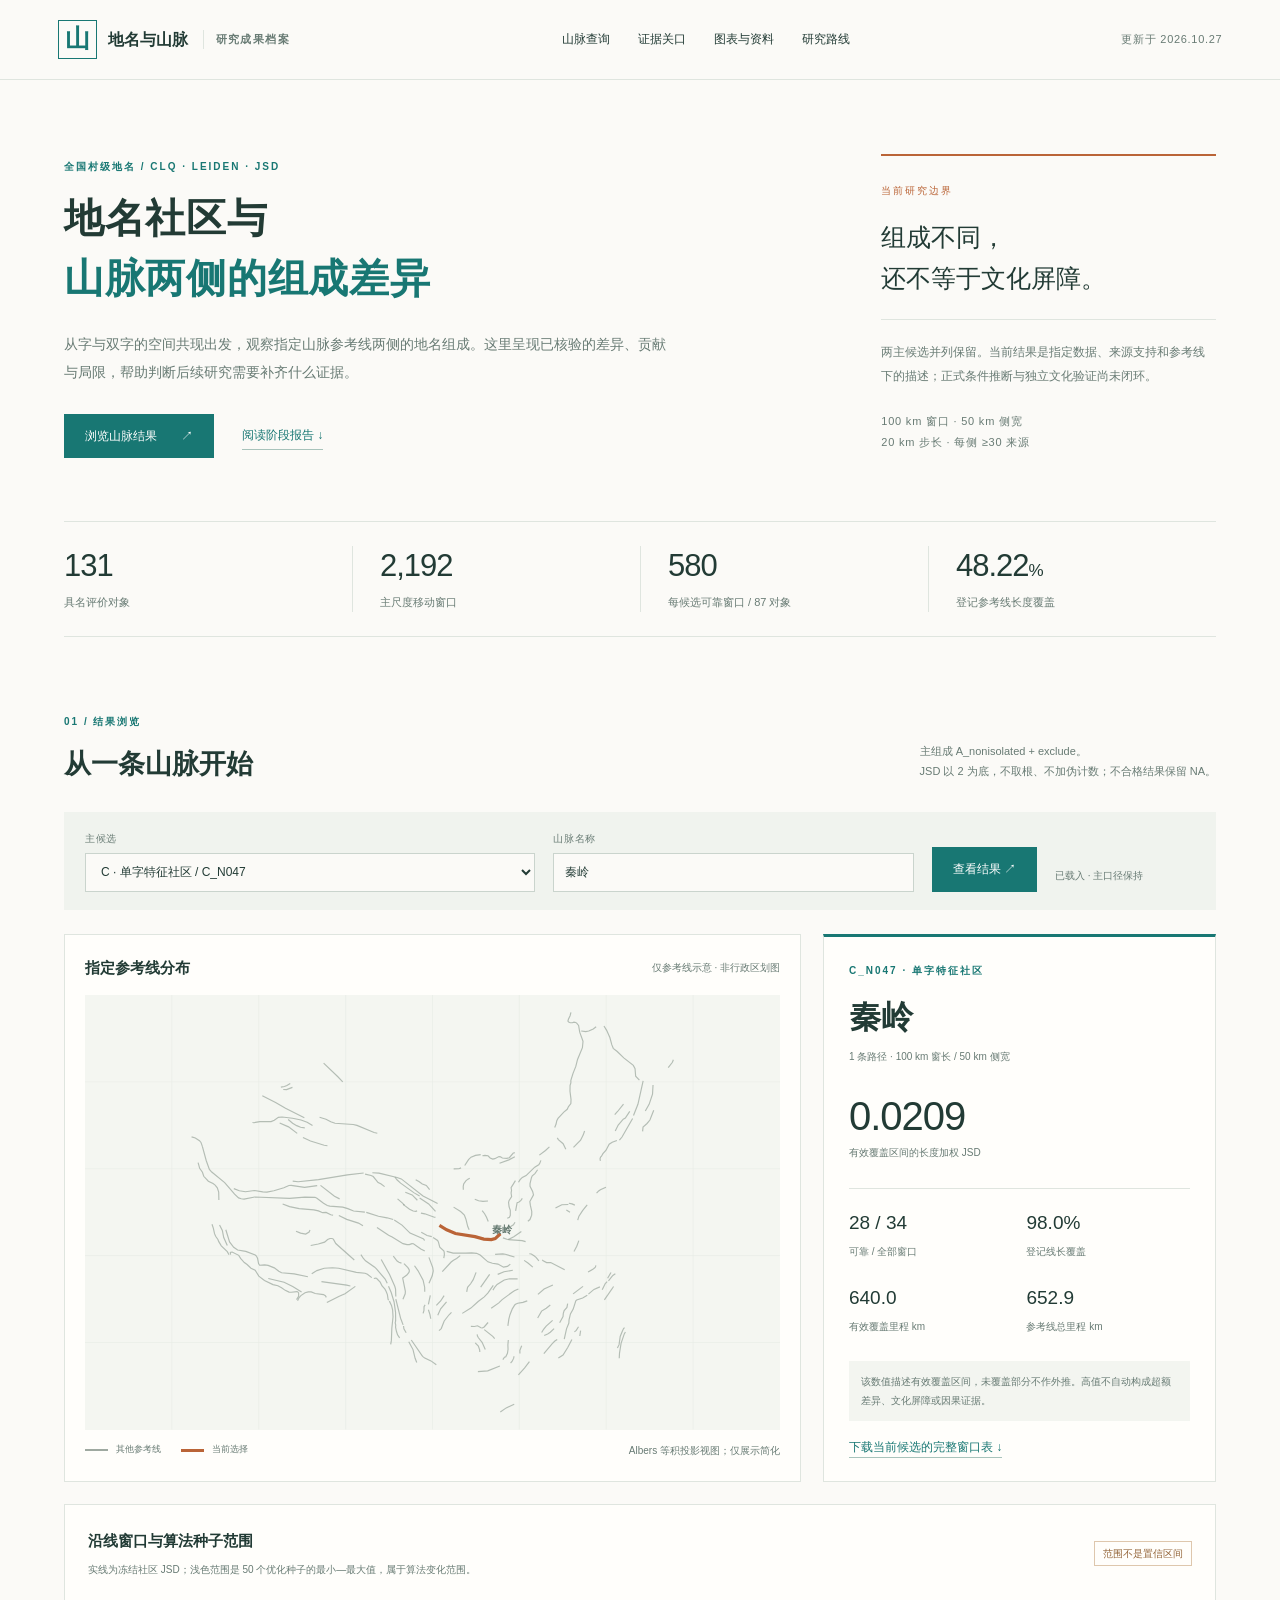
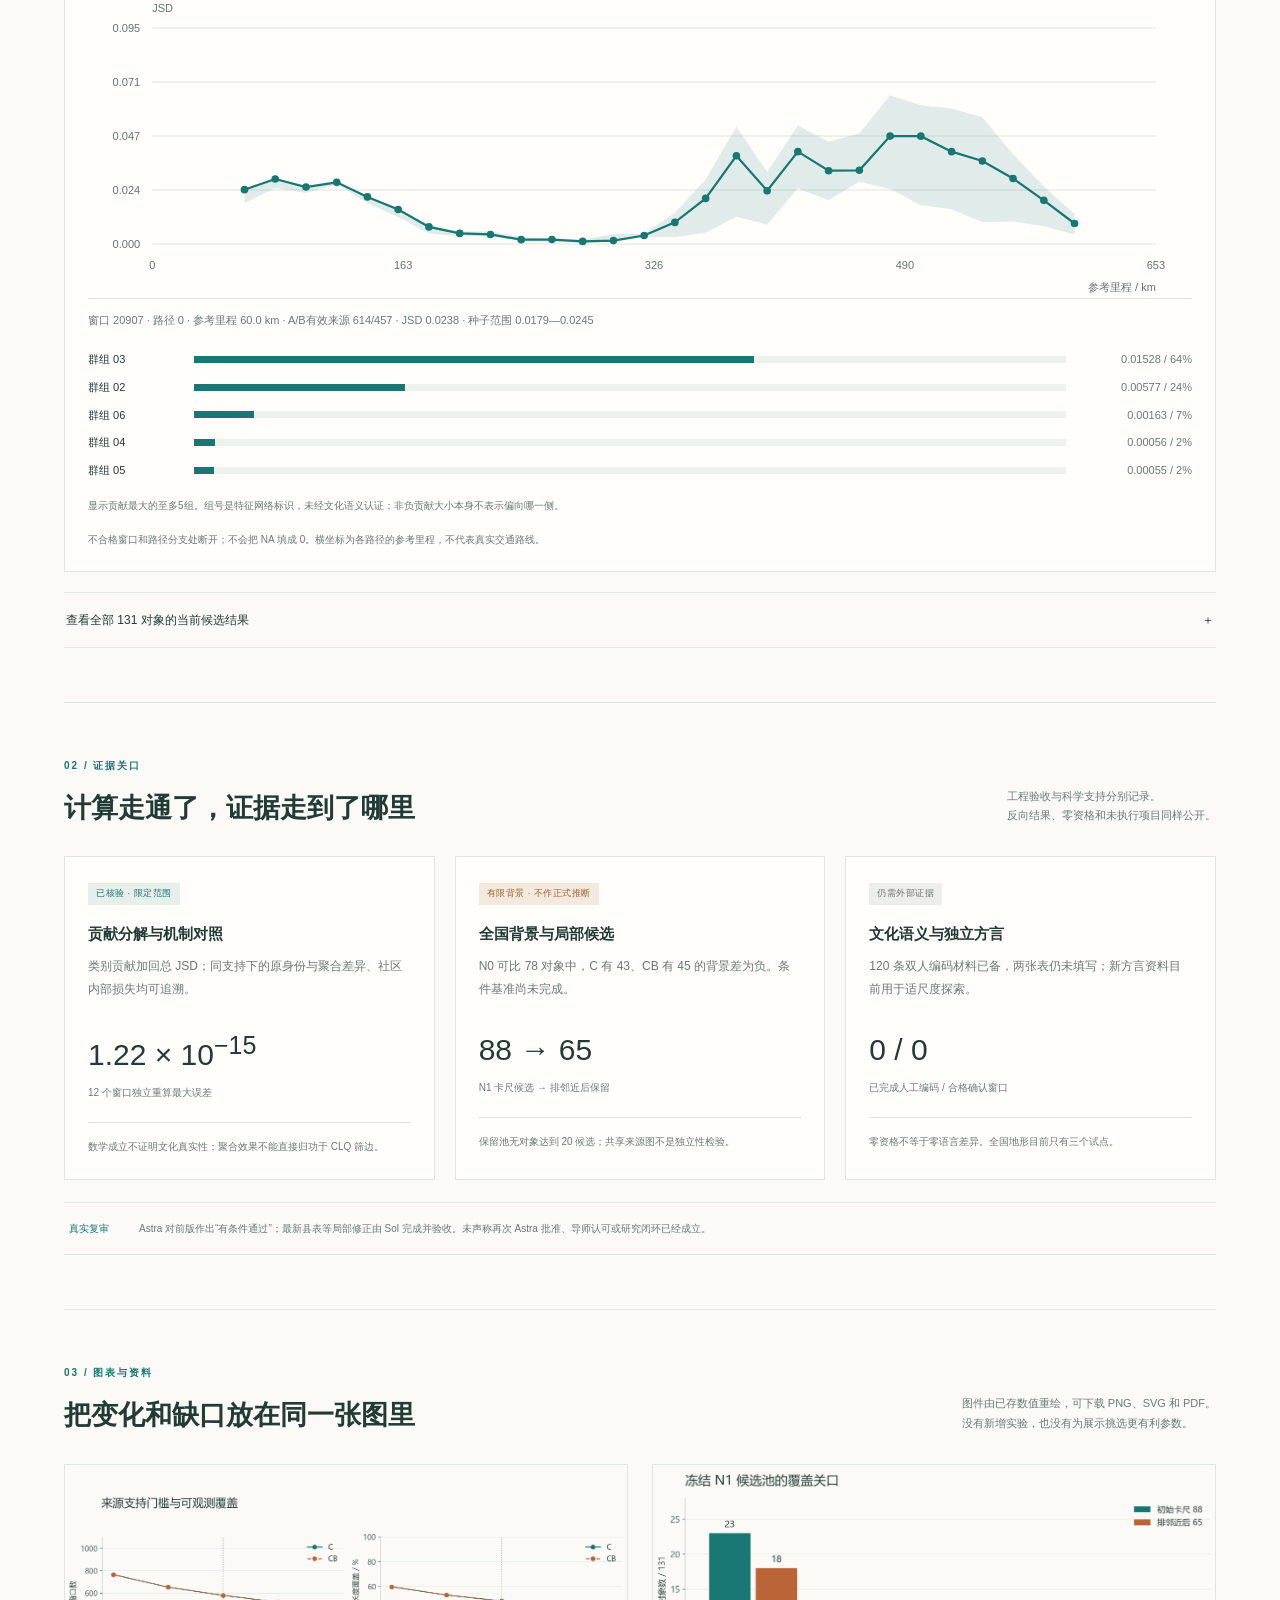
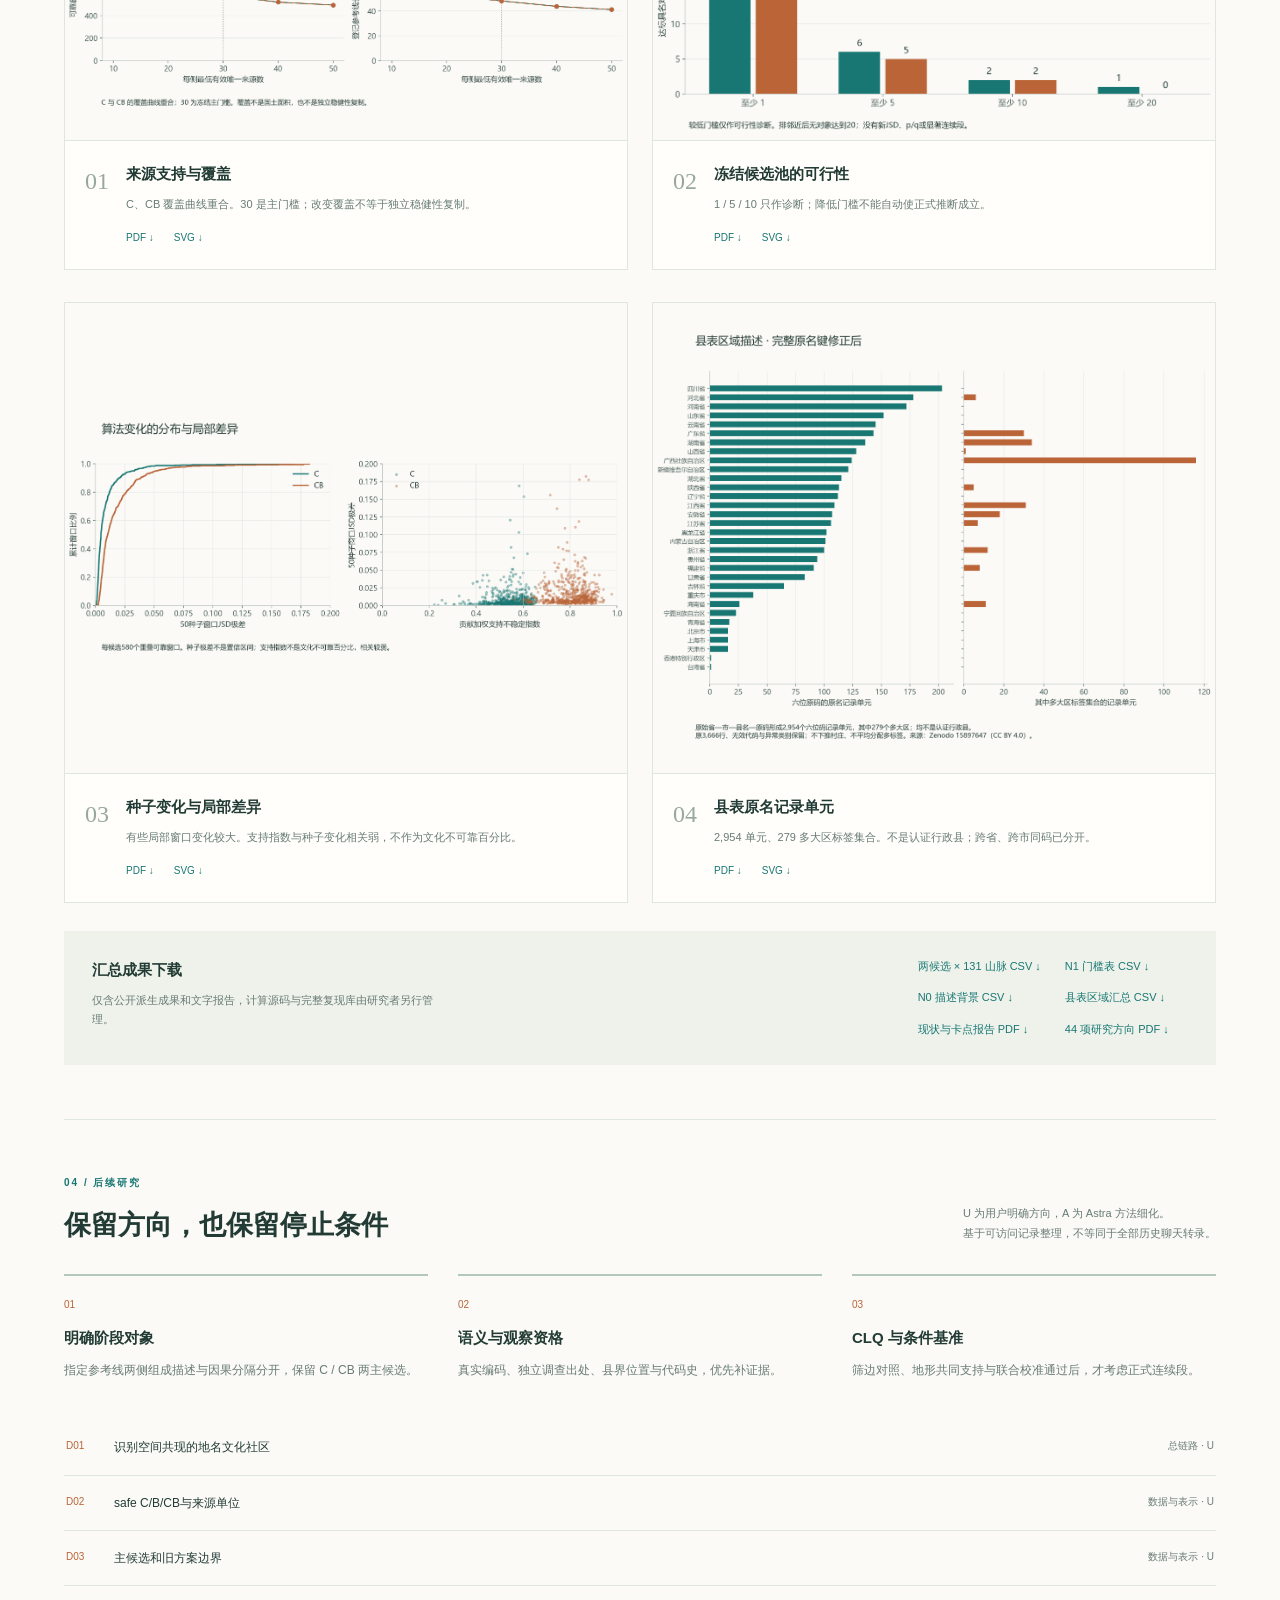
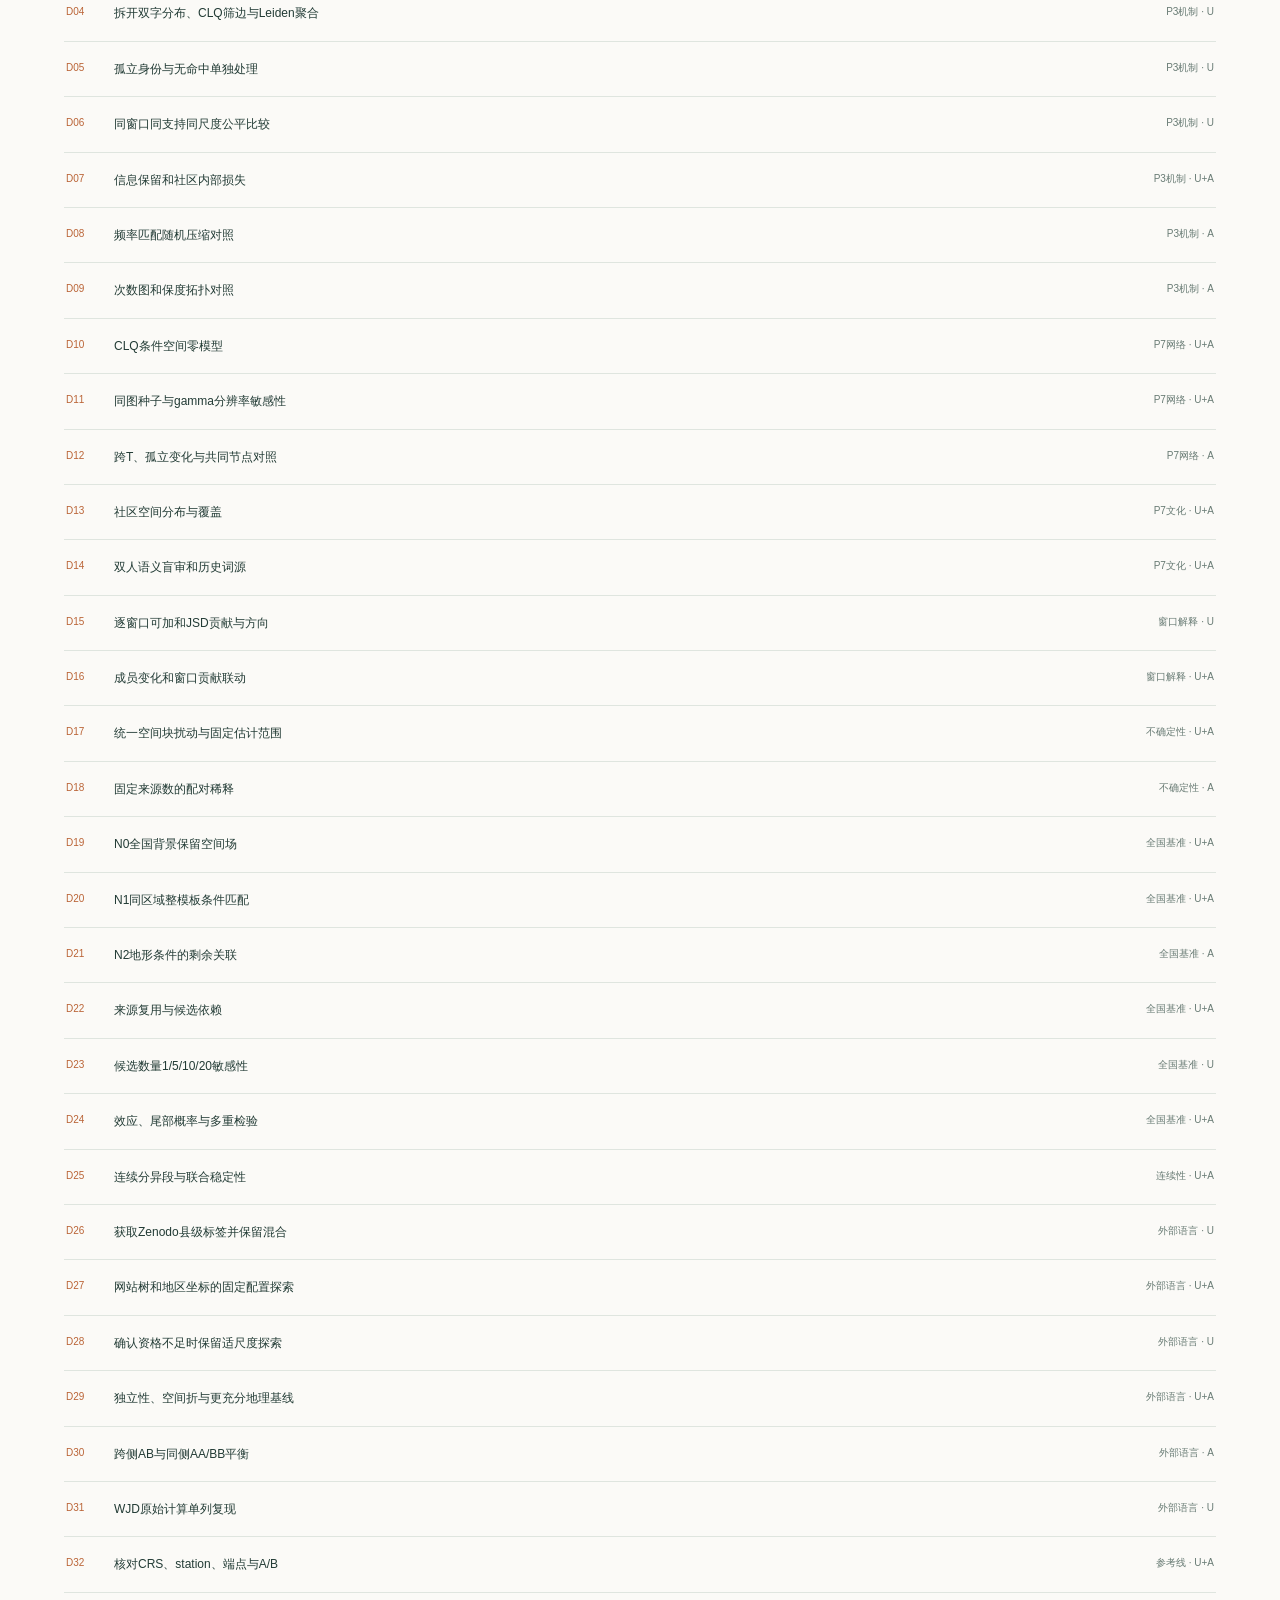
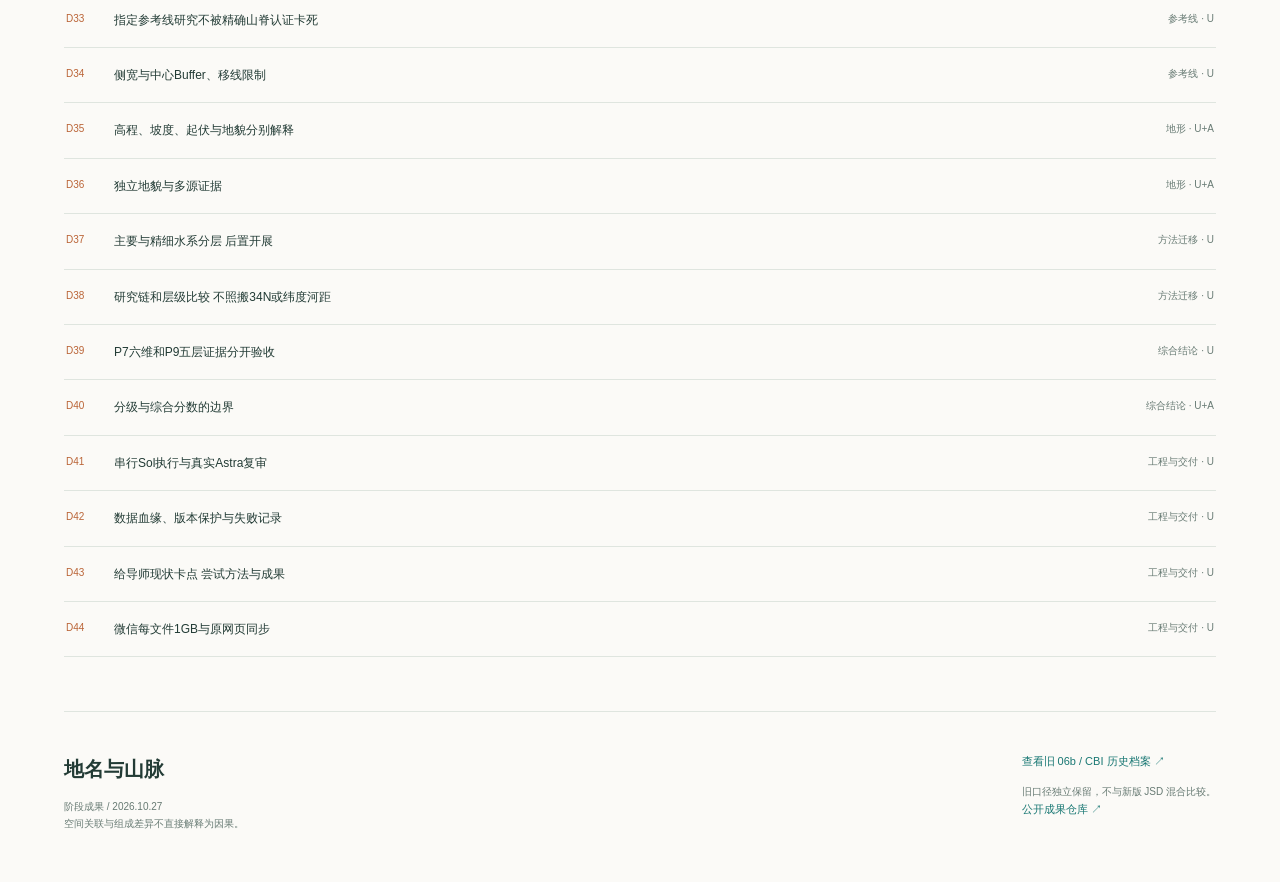
==== web/index.html @ fca164eb "Publish reviewed JSD results and refreshed visual explorer; keep research source private" ====
<!doctype html>
<html lang="zh-CN"><head><meta charset="utf-8"><meta name="viewport" content="width=device-width,initial-scale=1"><meta name="description" content="全国村级地名特征社区与指定山脉参考线两侧组成差异的阶段成果、窗口JSD和证据审计。"><title>地名与山脉 · 研究成果</title><link rel="stylesheet" href="style.css"></head>
<body>
<header class="topbar"><a class="brand" href="#"><span class="brand-symbol">山</span> 地名与山脉 <span class="brand-sub">研究成果档案</span></a><nav aria-label="页面导航"><a href="#explore">山脉查询</a><a href="#evidence">证据关口</a><a href="#figures">图表与资料</a><a href="#directions">研究路线</a></nav><span class="edition">更新于 2026.10.27</span></header>
<main>
<section class="hero"><div><p class="eyebrow">全国村级地名 / CLQ · LEIDEN · JSD</p><h1>地名社区与<br><em>山脉两侧的组成差异</em></h1><p class="hero-copy">从字与双字的空间共现出发，观察指定山脉参考线两侧的地名组成。这里呈现已核验的差异、贡献与局限，帮助判断后续研究需要补齐什么证据。</p><div class="hero-actions"><a class="button" href="#explore">浏览山脉结果 <span>↗</span></a><a class="text-link" href="downloads/research-status-20261027.pdf">阅读阶段报告 ↓</a></div></div><aside class="hero-note"><span class="tiny-label">当前研究边界</span><p>组成不同，<br>还不等于文化屏障。</p><div class="rule"></div><span>两主候选并列保留。当前结果是指定数据、来源支持和参考线下的描述；正式条件推断与独立文化验证尚未闭环。</span><div class="parameter-line">100 km 窗口 · 50 km 侧宽<br>20 km 步长 · 每侧 ≥30 来源</div></aside></section>
<section class="stat-strip" aria-label="研究规模"><div><strong>131</strong><span>具名评价对象</span></div><div><strong>2,192</strong><span>主尺度移动窗口</span></div><div><strong>580</strong><span>每候选可靠窗口 / 87 对象</span></div><div><strong>48.22<small>%</small></strong><span>登记参考线长度覆盖</span></div></section>
<section id="explore" class="section"><div class="section-heading"><div><p class="eyebrow">01 / 结果浏览</p><h2>从一条山脉开始</h2></div><p>主组成 A_nonisolated + exclude。<br>JSD 以 2 为底，不取根、不加伪计数；不合格结果保留 NA。</p></div>
<div class="toolbar"><label>主候选<select id="candidate"><option value="C_T20_base">C · 单字特征社区 / C_N047</option><option value="CB_T20_base">CB · 单字与双字社区 / CB_N047</option></select></label><label>山脉名称<input id="mountain" list="mountain-options" value="秦岭" placeholder="输入山脉名"><datalist id="mountain-options"></datalist></label><button class="button" id="search">查看结果 ↗</button><span id="load-state" role="status">正在载入已核验结果</span></div>
<div class="explorer-grid"><div class="map-card"><div class="card-heading"><h3>指定参考线分布</h3><span class="muted">仅参考线示意 · 非行政区划图</span></div><svg id="map" viewBox="0 0 800 500" role="img" aria-label="山脉参考线分布，点击线可选择对象"></svg><div class="map-legend"><span class="legend-line"></span><span>其他参考线</span><span class="legend-line selected"></span><span>当前选择</span><span class="muted">Albers 等积投影视图；仅展示简化</span></div></div>
<aside class="result-card"><p class="eyebrow" id="candidate-label">C_N047</p><h2 id="mountain-title">秦岭</h2><p class="muted" id="support-note"></p><div class="main-number"><strong id="mountain-jsd">—</strong><span>有效覆盖区间的长度加权 JSD</span></div><div class="result-stats"><div><b id="window-count">—</b><span>可靠 / 全部窗口</span></div><div><b id="coverage">—</b><span>登记线长覆盖</span></div><div><b id="covered-km">—</b><span>有效覆盖里程 km</span></div><div><b id="length-km">—</b><span>参考线总里程 km</span></div></div><p id="result-caveat" class="note"></p><a id="download-windows" class="text-link" href="downloads/C_T20_base_primary_windows.csv">下载当前候选的完整窗口表 ↓</a></aside></div>
<div class="chart-card"><div class="card-heading"><div><h3>沿线窗口与算法种子范围</h3><p class="muted">实线为冻结社区 JSD；浅色范围是 50 个优化种子的最小—最大值，属于算法变化范围。</p></div><span class="chip">范围不是置信区间</span></div><svg id="profile" viewBox="0 0 1100 300" role="img" aria-label="山脉沿线窗口JSD"></svg><div id="window-detail" class="window-detail">点击可靠窗口，查看来源支持及类别贡献。</div><div id="contributions"></div><p class="caption">不合格窗口和路径分支处断开；不会把 NA 填成 0。横坐标为各路径的参考里程，不代表真实交通路线。</p></div>
<details class="all-results"><summary>查看全部 131 对象的当前候选结果 <span>＋</span></summary><div class="table-scroll"><table><thead><tr><th>山脉</th><th>覆盖加权 JSD</th><th>可靠窗口</th><th>线长覆盖</th><th>状态</th></tr></thead><tbody id="mountain-table"></tbody></table></div></details></section>
<section id="evidence" class="section evidence-section"><div class="section-heading"><div><p class="eyebrow">02 / 证据关口</p><h2>计算走通了，证据走到了哪里</h2></div><p>工程验收与科学支持分别记录。<br>反向结果、零资格和未执行项目同样公开。</p></div><div class="evidence-grid">
<article class="evidence-card"><span class="status verified">已核验 · 限定范围</span><h3>贡献分解与机制对照</h3><p>类别贡献加回总 JSD；同支持下的原身份与聚合差异、社区内部损失均可追溯。</p><strong>1.22 × 10<sup>−15</sup></strong><small>12 个窗口独立重算最大误差</small><p class="fine">数学成立不证明文化真实性；聚合效果不能直接归功于 CLQ 筛边。</p></article>
<article class="evidence-card"><span class="status partial">有限背景 · 不作正式推断</span><h3>全国背景与局部候选</h3><p>N0 可比 78 对象中，C 有 43、CB 有 45 的背景差为负。条件基准尚未完成。</p><strong>88 → 65</strong><small>N1 卡尺候选 → 排邻近后保留</small><p class="fine">保留池无对象达到 20 候选；共享来源图不是独立性检验。</p></article>
<article class="evidence-card"><span class="status pending">仍需外部证据</span><h3>文化语义与独立方言</h3><p>120 条双人编码材料已备，两张表仍未填写；新方言资料目前用于适尺度探索。</p><strong>0 / 0</strong><small>已完成人工编码 / 合格确认窗口</small><p class="fine">零资格不等于零语言差异。全国地形目前只有三个试点。</p></article></div>
<div class="scope-line"><span>真实复审</span><p>Astra 对前版作出“有条件通过”；最新县表等局部修正由 Sol 完成并验收。未声称再次 Astra 批准、导师认可或研究闭环已经成立。</p></div></section>
<section id="figures" class="section"><div class="section-heading"><div><p class="eyebrow">03 / 图表与资料</p><h2>把变化和缺口放在同一张图里</h2></div><p>图件由已存数值重绘，可下载 PNG、SVG 和 PDF。<br>没有新增实验，也没有为展示挑选更有利参数。</p></div><div class="figure-grid">
<figure><img src="figures/01_support_coverage.png" alt="10至50来源门槛与可靠窗口和线长覆盖"><figcaption><span>01</span><div><h3>来源支持与覆盖</h3><p>C、CB 覆盖曲线重合。30 是主门槛；改变覆盖不等于独立稳健性复制。</p><a href="figures/01_support_coverage.pdf">PDF ↓</a><a href="figures/01_support_coverage.svg">SVG ↓</a></div></figcaption></figure>
<figure><img src="figures/02_N1_thresholds.png" alt="初始88与保留65在四个候选门槛的对象数"><figcaption><span>02</span><div><h3>冻结候选池的可行性</h3><p>1 / 5 / 10 只作诊断；降低门槛不能自动使正式推断成立。</p><a href="figures/02_N1_thresholds.pdf">PDF ↓</a><a href="figures/02_N1_thresholds.svg">SVG ↓</a></div></figcaption></figure>
<figure><img src="figures/03_seed_diagnostics.png" alt="50种子JSD极差的累计分布及不稳定指数关联"><figcaption><span>03</span><div><h3>种子变化与局部差异</h3><p>有些局部窗口变化较大。支持指数与种子变化相关弱，不作为文化不可靠百分比。</p><a href="figures/03_seed_diagnostics.pdf">PDF ↓</a><a href="figures/03_seed_diagnostics.svg">SVG ↓</a></div></figcaption></figure>
<figure><img src="figures/04_county_units.png" alt="完整原始地名和县码分组后的省级记录单元与多标签分布"><figcaption><span>04</span><div><h3>县表原名记录单元</h3><p>2,954 单元、279 多大区标签集合。不是认证行政县；跨省、跨市同码已分开。</p><a href="figures/04_county_units.pdf">PDF ↓</a><a href="figures/04_county_units.svg">SVG ↓</a></div></figcaption></figure></div>
<div class="download-panel"><div><h3>汇总成果下载</h3><p>仅含公开派生成果和文字报告，计算源码与完整复现库由研究者另行管理。</p></div><div class="download-links"><a href="downloads/primary_mountain_results.csv">两候选 × 131 山脉 CSV ↓</a><a href="downloads/N1_frozen_pool_thresholds.csv">N1 门槛表 CSV ↓</a><a href="downloads/N0_descriptive_background.csv">N0 描述背景 CSV ↓</a><a href="downloads/county_raw_name_province_summary.csv">县表区域汇总 CSV ↓</a><a href="downloads/research-status-20261027.pdf">现状与卡点报告 PDF ↓</a><a href="downloads/research-directions-20261027.pdf">44 项研究方向 PDF ↓</a></div></div></section>
<section id="directions" class="section"><div class="section-heading"><div><p class="eyebrow">04 / 后续研究</p><h2>保留方向，也保留停止条件</h2></div><p>U 为用户明确方向，A 为 Astra 方法细化。<br>基于可访问记录整理，不等同于全部历史聊天转录。</p></div><div class="route"><div><span>01</span><h3>明确阶段对象</h3><p>指定参考线两侧组成描述与因果分隔分开，保留 C / CB 两主候选。</p></div><div><span>02</span><h3>语义与观察资格</h3><p>真实编码、独立调查出处、县界位置与代码史，优先补证据。</p></div><div><span>03</span><h3>CLQ 与条件基准</h3><p>筛边对照、地形共同支持与联合校准通过后，才考虑正式连续段。</p></div></div><div id="direction-list"></div></section>
<footer><div><strong>地名与山脉</strong><p>阶段成果 / 2026.10.27<br>空间关联与组成差异不直接解释为因果。</p></div><div><a href="https://tunjixiao-spec.github.io/place_barrier_index/">查看旧 06b / CBI 历史档案 ↗</a><p>旧口径独立保留，不与新版 JSD 混合比较。</p><a href="https://github.com/tunjixiao-spec/place_barrier_results">公开成果仓库 ↗</a></div></footer>
</main><noscript>交互查询需要浏览器 JavaScript。静态图表和下载链接仍可使用。</noscript><script src="app.js"></script></body></html>
---- web/style.css ----
:root{--paper:#fbfaf7;--ink:#223b35;--muted:#687b74;--line:#dfe5df;--teal:#187773;--orange:#ba6437;--serif:'Noto Serif SC','SimSun',serif;--sans:'Noto Sans SC','Microsoft YaHei',sans-serif}*{box-sizing:border-box}html{scroll-behavior:smooth;scroll-padding-top:90px}body{margin:0;background:var(--paper);color:var(--ink);font-family:var(--sans);font-size:14px;line-height:1.7}a{color:inherit;text-decoration:none}a:hover{color:var(--teal)}button,input,select{font:inherit}button,a,input,select,summary{outline-offset:5px}button{cursor:pointer}.topbar{height:80px;border-bottom:1px solid var(--line);display:flex;align-items:center;justify-content:space-between;padding:0 4.5%;gap:20px}.brand{font-weight:600;font-size:16px;display:flex;align-items:center;gap:11px}.brand-symbol{font-family:var(--serif);font-size:25px;color:var(--teal);border:1px solid var(--teal);width:39px;height:39px;line-height:35px;text-align:center}.brand-sub{font-size:11px;letter-spacing:1.4px;color:var(--muted);border-left:1px solid var(--line);padding-left:12px;margin-left:4px}nav{display:flex;gap:28px;font-size:12px}.edition{font-size:11px;letter-spacing:.7px;color:var(--muted)}main{max-width:1400px;margin:auto;padding:0 5%}.hero{padding:74px 0 58px;display:grid;grid-template-columns:1.5fr .7fr;gap:100px;align-items:center}.eyebrow{font-size:10px;letter-spacing:2px;text-transform:uppercase;color:var(--teal);font-weight:600;margin:0 0 15px}h1{font-family:var(--serif);font-size:clamp(32px,3.1vw,48px);line-height:1.5;letter-spacing:.7px;margin:0 0 22px;font-weight:600}h1 em{font-style:normal;color:var(--teal)}h2,h3,p{margin-top:0}h2{font-family:var(--serif);font-size:27px;font-weight:600;line-height:1.45;margin-bottom:0}h3{font-size:15px;font-weight:600;margin-bottom:9px}.hero-copy{max-width:610px;color:var(--muted);line-height:1.95;font-size:14px}.hero-actions{display:flex;align-items:center;gap:28px;margin-top:28px}.button{background:var(--teal);border:0;color:white;display:inline-flex;align-items:center;gap:24px;padding:12px 21px;font-size:12px;white-space:nowrap}.button:hover{background:#125c58;color:white}.text-link{color:var(--teal);font-size:12px;border-bottom:1px solid #a8c3bb;padding:3px 0}.hero-note{border-top:2px solid var(--orange);padding:22px 0 10px;align-self:center}.tiny-label{color:var(--orange);font-size:10px;letter-spacing:2px}.hero-note>p{font-family:var(--serif);font-size:25px;line-height:1.65;margin:15px 0}.hero-note>span:last-of-type{font-size:12px;line-height:1.9;color:var(--muted)}.rule{height:1px;background:var(--line);margin:20px 0}.parameter-line{font-size:11px;letter-spacing:.8px;color:var(--muted);margin-top:23px;line-height:1.9}.stat-strip{display:grid;grid-template-columns:repeat(4,1fr);border-block:1px solid var(--line);padding:24px 0;margin-bottom:22px}.stat-strip>div{padding:0 27px;border-left:1px solid var(--line)}.stat-strip>div:first-child{padding-left:0;border:0}.stat-strip strong{font-size:31px;font-weight:500;letter-spacing:-1px;line-height:1.3;display:block}.stat-strip small{font-size:17px}.stat-strip span{font-size:11px;color:var(--muted);display:block;margin-top:7px}.section{padding:54px 0;border-bottom:1px solid var(--line)}.section-heading{display:flex;justify-content:space-between;align-items:flex-end;margin-bottom:28px;gap:25px}.section-heading>p{font-size:11px;color:var(--muted);line-height:1.8;margin-bottom:2px}.toolbar{display:flex;align-items:flex-end;gap:18px;margin-bottom:24px;background:#f0f3ee;padding:18px 21px}.toolbar label{display:flex;flex-direction:column;gap:6px;font-size:10px;color:var(--muted);letter-spacing:.7px}.toolbar select,.toolbar input{height:39px;border:1px solid #cad4cd;background:var(--paper);padding:7px 11px;color:var(--ink);font-size:12px;max-width:100%}.toolbar label:first-child{flex:1}.toolbar label:nth-child(2){flex:.8}.toolbar #load-state{font-size:10px;color:var(--muted);padding-bottom:8px;min-width:140px}.explorer-grid{display:grid;grid-template-columns:1.5fr .8fr;gap:22px}.map-card,.result-card,.chart-card{background:#fffefb;border:1px solid var(--line)}.map-card{padding:20px}.card-heading{display:flex;align-items:center;justify-content:space-between;gap:15px}.card-heading h3{margin-bottom:0}.card-heading p{margin:8px 0 0}.muted{font-size:10px;color:var(--muted)}#map{width:100%;display:block;height:auto;background:#f4f6f1;margin-top:15px}.map-legend{display:flex;align-items:center;gap:8px;flex-wrap:wrap;font-size:9px;margin-top:12px;color:var(--muted)}.map-legend>.muted{margin-left:auto}.legend-line{width:23px;height:2px;background:#9ea9a0;display:inline-block}.legend-line.selected{background:var(--orange);height:3px;margin-left:12px}.map-path{fill:none;stroke:#929f95;stroke-width:1.15;opacity:.65;cursor:pointer;vector-effect:non-scaling-stroke}.map-path:hover{stroke:var(--teal);stroke-width:3;opacity:1}.map-path.active{stroke:var(--orange);stroke-width:3.2;opacity:1}.result-card{padding:25px 25px 22px;border-top:3px solid var(--teal)}.result-card h2{font-size:32px;margin-bottom:8px}.result-card .eyebrow{font-size:10px}.main-number{margin:27px 0 24px}.main-number strong{font-size:40px;font-weight:500;line-height:1.2;letter-spacing:-1px;display:block}.main-number>span{font-size:10px;color:var(--muted)}.result-stats{display:grid;grid-template-columns:1fr 1fr;gap:19px 14px;padding-top:18px;border-top:1px solid var(--line)}.result-stats b{display:block;font-size:19px;font-weight:500}.result-stats span{font-size:10px;color:var(--muted)}.note{font-size:10px;line-height:1.9;color:var(--muted);background:#f3f5f0;padding:11px 12px;margin:23px 0 14px}.chart-card{margin-top:22px;padding:23px}.chip{font-size:10px;white-space:nowrap;border:1px solid #dec7ad;color:#936438;padding:3px 8px}#profile{width:100%;display:block;margin-top:18px}svg text{font-family:var(--sans);font-size:11px;fill:#62776e}#profile circle{cursor:pointer}#profile circle:hover{r:6}.caption{font-size:10px;color:var(--muted);margin:17px 0 0}.window-detail{font-size:11px;color:var(--muted);padding:12px 0;border-top:1px solid var(--line)}.contrib-row{display:grid;grid-template-columns:90px 1fr 110px;gap:16px;align-items:center;margin-top:9px;font-size:11px}.contrib-track{height:7px;background:#eef2ed}.contrib-track span{display:block;height:100%;background:var(--teal)}.contrib-value{text-align:right;color:var(--muted)}.all-results{margin-top:20px;border-block:1px solid var(--line)}summary{display:flex;justify-content:space-between;cursor:pointer;padding:17px 2px;font-size:12px;list-style:none}summary::-webkit-details-marker{display:none}.table-scroll{max-height:460px;overflow:auto}table{border-collapse:collapse;width:100%;font-size:11px;text-align:left}th{position:sticky;top:0;background:#eff3ed;z-index:1}td,th{border-bottom:1px solid var(--line);padding:10px 14px}td button{background:none;border:0;color:var(--teal);padding:0;font:inherit}.evidence-grid{display:grid;grid-template-columns:repeat(3,1fr);gap:20px}.evidence-card{padding:23px;border:1px solid var(--line);background:#fffefb}.status{font-size:9px;letter-spacing:.5px;display:inline-block;padding:3px 8px;margin-bottom:16px}.verified{background:#e7efea;color:var(--teal)}.partial{background:#f4e9dd;color:#996236}.pending{background:#ecefe9;color:#69736a}.evidence-card>p{font-size:12px;color:var(--muted);line-height:1.9}.evidence-card>strong{font-size:30px;display:block;font-weight:500;margin-top:23px}.evidence-card small{font-size:10px;color:var(--muted)}.evidence-card .fine{font-size:10px;margin:19px 0 0;padding-top:14px;border-top:1px solid var(--line)}.scope-line{display:flex;gap:30px;border-block:1px solid var(--line);margin-top:22px;padding:17px 5px;font-size:10px;color:var(--muted)}.scope-line>span{color:var(--teal);white-space:nowrap}.scope-line p{margin:0}.figure-grid{display:grid;grid-template-columns:1fr 1fr;gap:32px 24px}.figure-grid figure{margin:0;border:1px solid var(--line);background:#fffefb;display:flex;flex-direction:column}.figure-grid img{width:100%;height:275px;object-fit:contain;background:#fbfaf7}.figure-grid figure:last-child img{height:470px}.figure-grid figure:nth-child(3) img{height:470px}.figure-grid figcaption{padding:20px;display:flex;gap:17px;border-top:1px solid var(--line)}figcaption>span{font-family:var(--serif);font-size:24px;color:#98a89e}figcaption p{font-size:11px;color:var(--muted)}figcaption a{font-size:10px;color:var(--teal);margin-right:20px}.download-panel{margin-top:28px;background:#eef2eb;padding:26px 28px;display:flex;gap:45px;justify-content:space-between}.download-panel p{font-size:11px;max-width:350px;color:var(--muted)}.download-links{display:grid;grid-template-columns:1fr 1fr;gap:12px 24px;font-size:11px;color:var(--teal)}.route{display:grid;grid-template-columns:repeat(3,1fr);gap:30px;margin-bottom:28px}.route>div{border-top:2px solid #b3c8bc;padding-top:16px}.route span{font-size:10px;color:var(--orange)}.route h3{margin-top:10px}.route p{font-size:12px;color:var(--muted)}#direction-list details{border-bottom:1px solid var(--line)}#direction-list details>div{padding:2px 0 20px;font-size:12px;color:var(--muted)}#direction-list p{margin-bottom:8px}#direction-list summary>span:first-child{min-width:36px;color:var(--orange);font-size:10px}#direction-list summary{gap:12px;justify-content:flex-start}#direction-list summary>.muted{margin-left:auto}.origin{font-size:9px;color:var(--muted);margin-left:8px}footer{display:flex;justify-content:space-between;gap:30px;padding:40px 0 50px;font-size:11px}footer strong{font-family:var(--serif);font-size:20px}footer p{color:var(--muted);margin:12px 0 0;font-size:10px}footer a{color:var(--teal)}@media(max-width:950px){nav{gap:15px}.brand-sub,.edition{display:none}.hero{gap:45px;grid-template-columns:1.3fr .8fr}.explorer-grid{grid-template-columns:1.25fr 1fr}.toolbar{flex-wrap:wrap}.toolbar #load-state{width:100%}.evidence-grid{gap:12px}.result-card{padding:20px}.figure-grid img{height:230px}}@media(max-width:700px){.topbar{height:auto;padding:16px 5%;display:block}.brand{font-size:14px}nav{margin-top:16px;gap:22px;font-size:11px}main{padding:0 5%}.hero{padding:40px 0;display:block}.hero-note{margin-top:33px;padding-top:16px}.hero-note>p br{display:none}.hero-note>p{font-size:21px;margin:10px 0}.hero-note .rule{display:none}.parameter-line{margin-top:14px}.hero h1{font-size:31px}.stat-strip{grid-template-columns:1fr 1fr;gap:22px 0}.stat-strip>div{padding:0 17px}.stat-strip>div:nth-child(3){border-left:0;padding-left:0}.stat-strip strong{font-size:27px}.stat-strip span{font-size:9px}.section{padding:36px 0}.section-heading{display:block}.section-heading>p{margin-top:15px}h2{font-size:23px}.toolbar{padding:16px;gap:12px}.toolbar label:first-child,.toolbar label:nth-child(2){flex:1 1 100%}.toolbar .button{padding:10px 18px}.explorer-grid,.evidence-grid,.figure-grid,.route{grid-template-columns:1fr}.map-card{padding:14px}.result-card{padding:21px}.main-number{margin:20px 0}.result-stats{grid-template-columns:repeat(4,1fr);gap:8px}.result-stats b{font-size:16px}.result-stats span{font-size:9px}.card-heading{display:block}.card-heading .chip{display:inline-block;margin-top:12px}.chart-card{padding:17px}#profile{min-height:160px}.contrib-row{grid-template-columns:70px 1fr 90px;gap:10px}.figure-grid img,.figure-grid figure:nth-child(3) img{height:auto}.figure-grid figure:last-child img{height:480px}.download-panel{display:block;padding:20px}.download-links{margin-top:20px;grid-template-columns:1fr}.scope-line{gap:15px}.evidence-card>strong{font-size:27px}.route{gap:15px}footer{display:block}footer>div+div{margin-top:25px}}
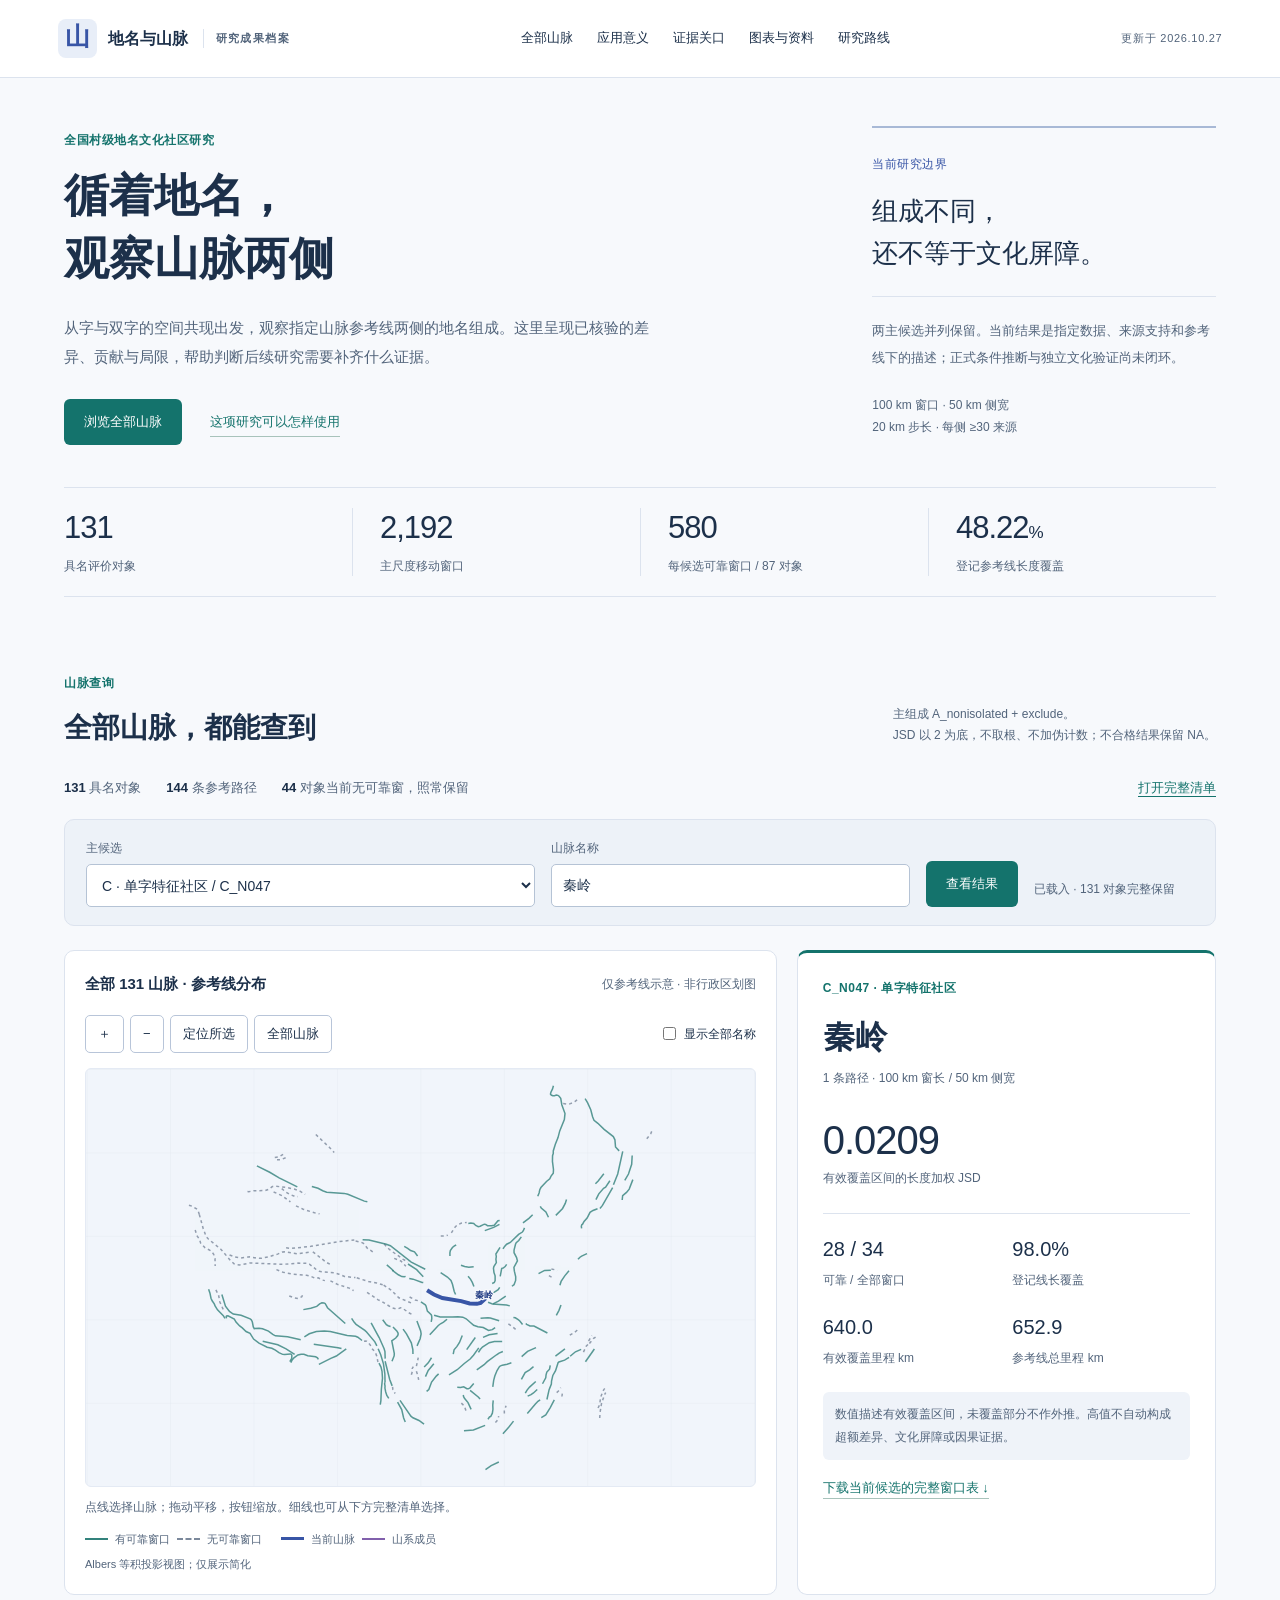
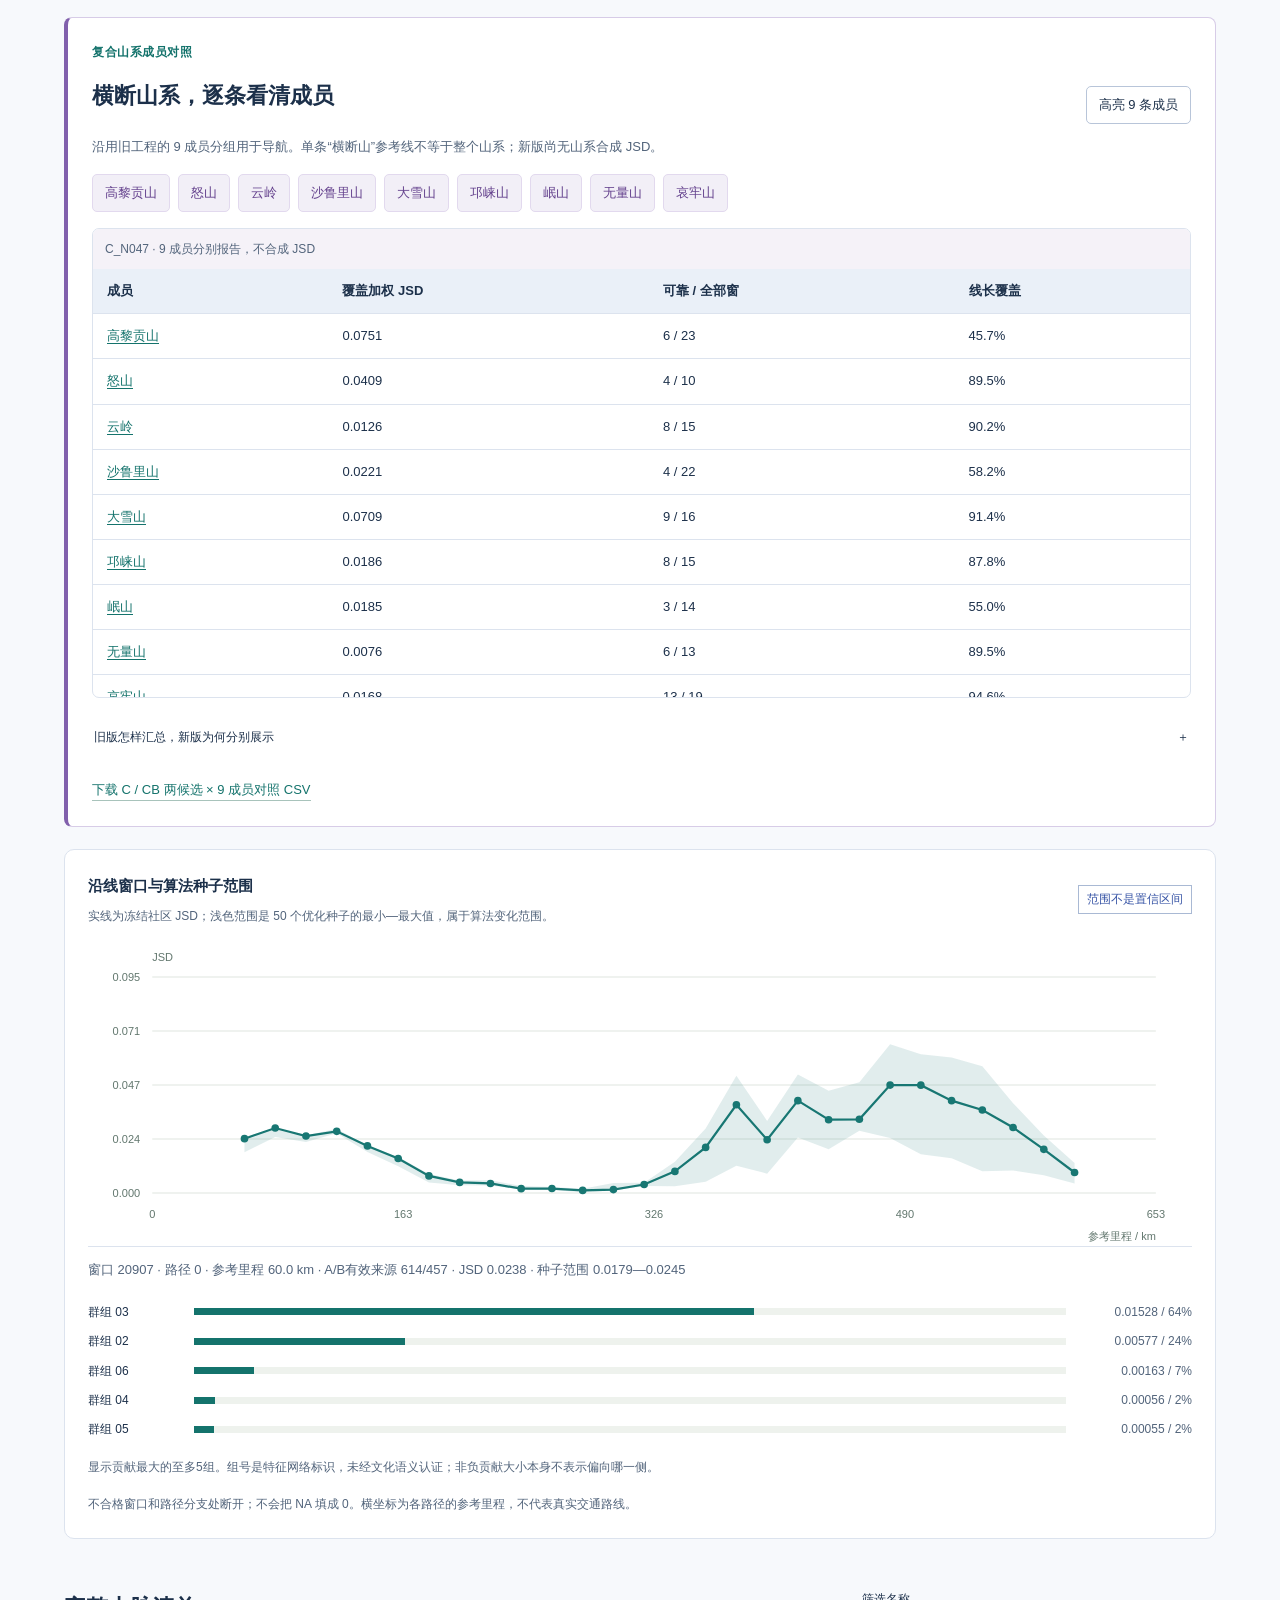
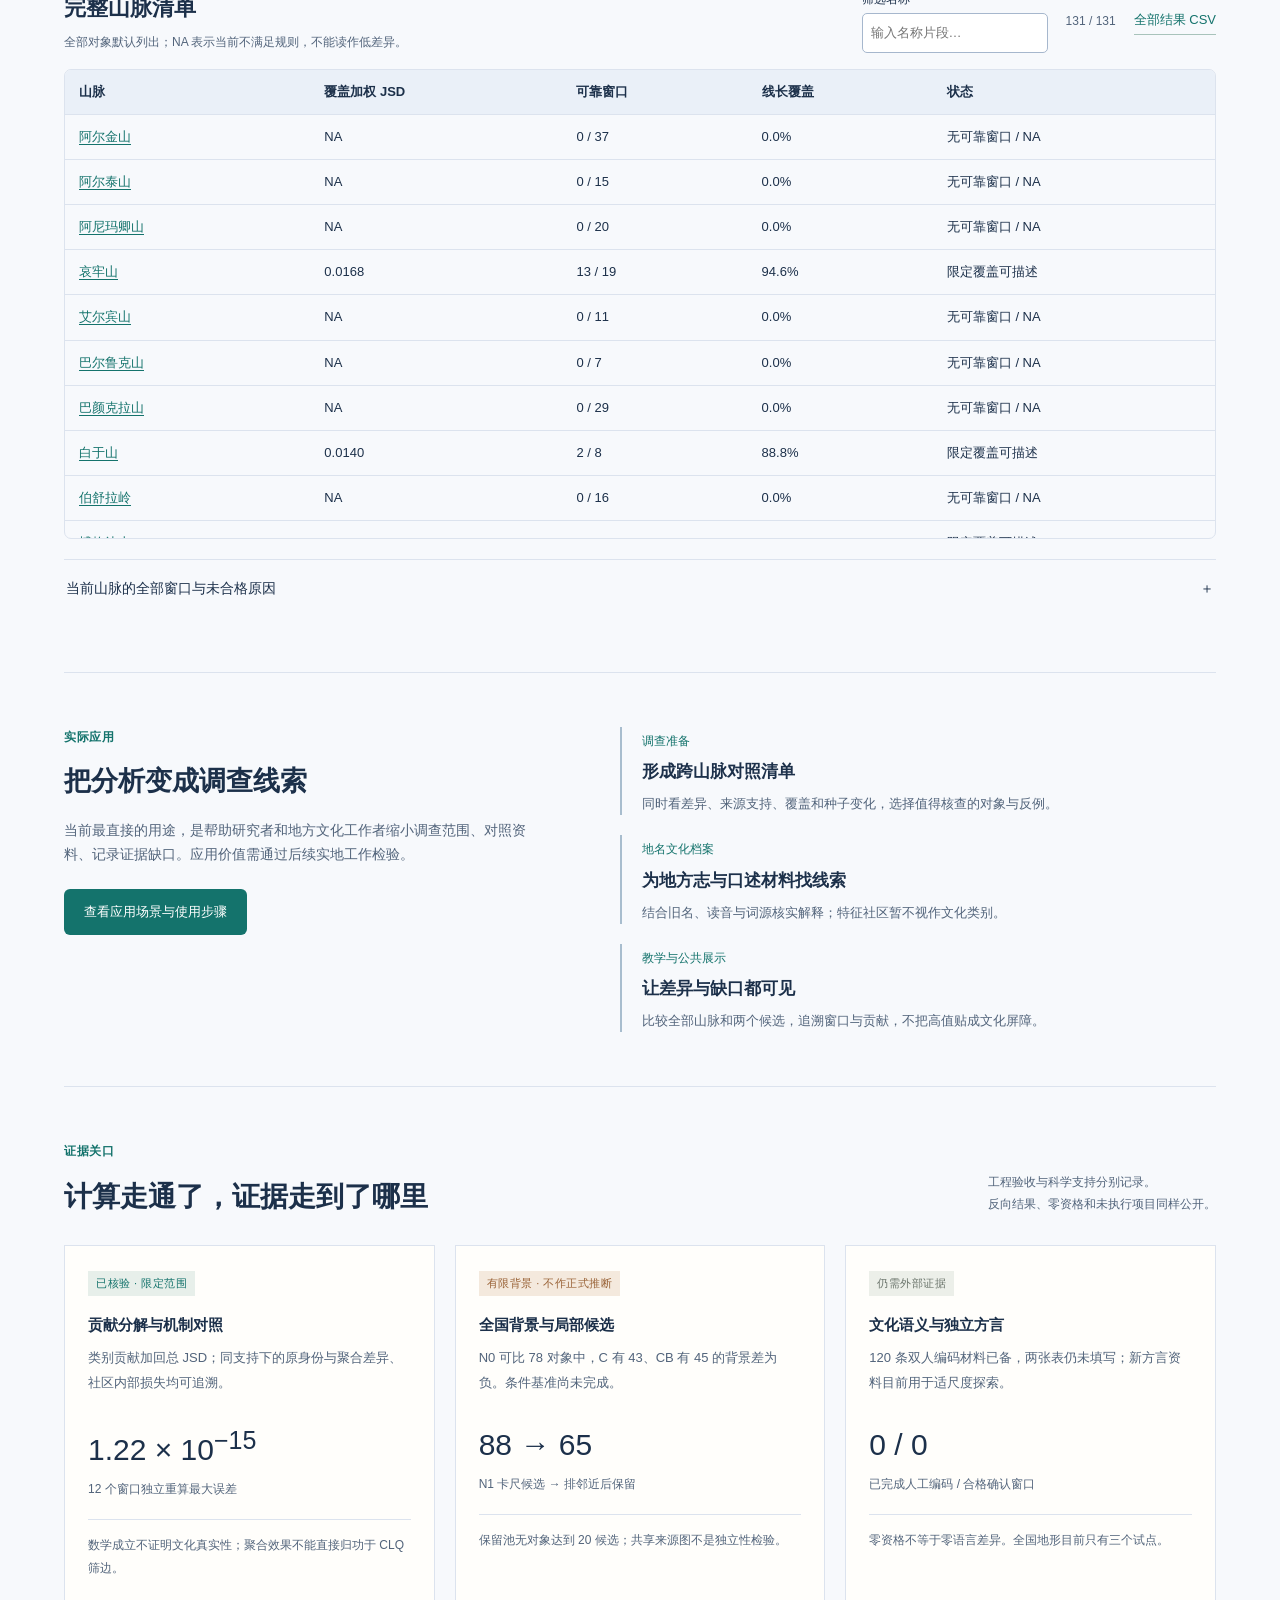
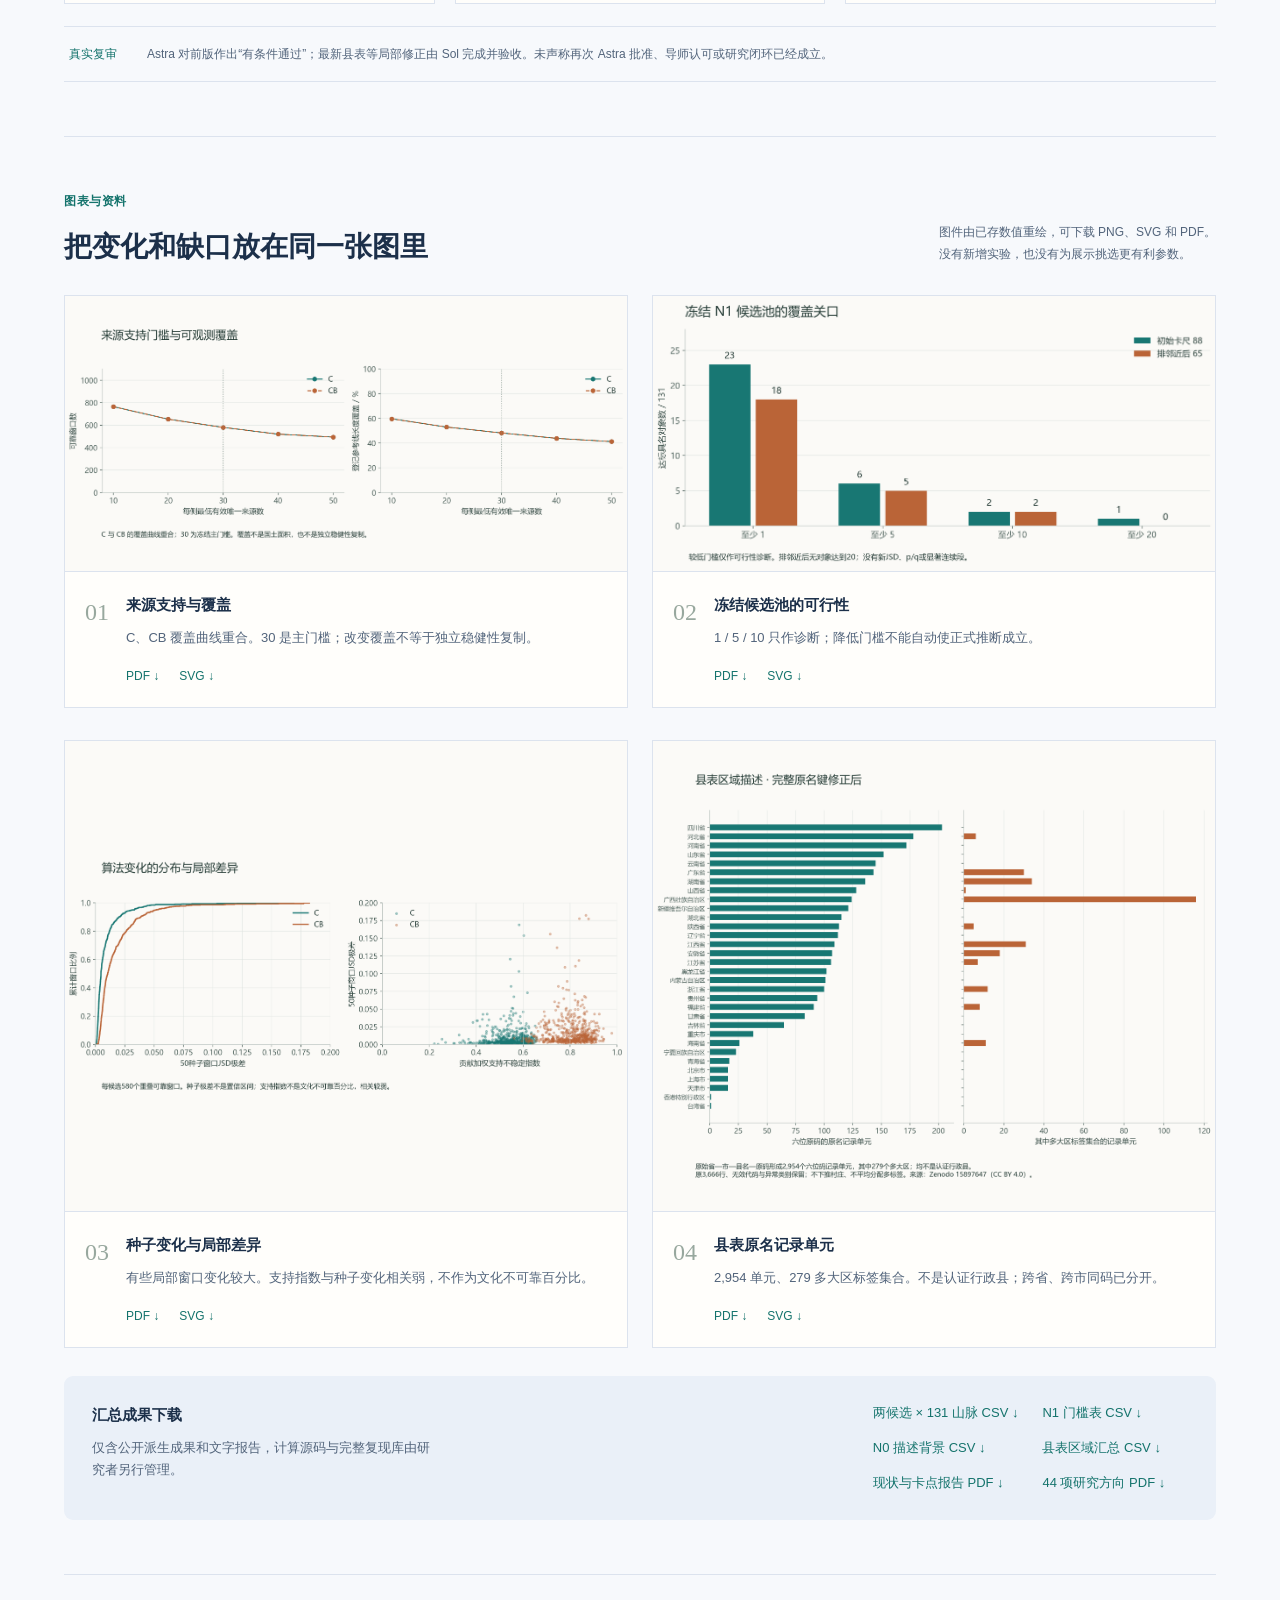
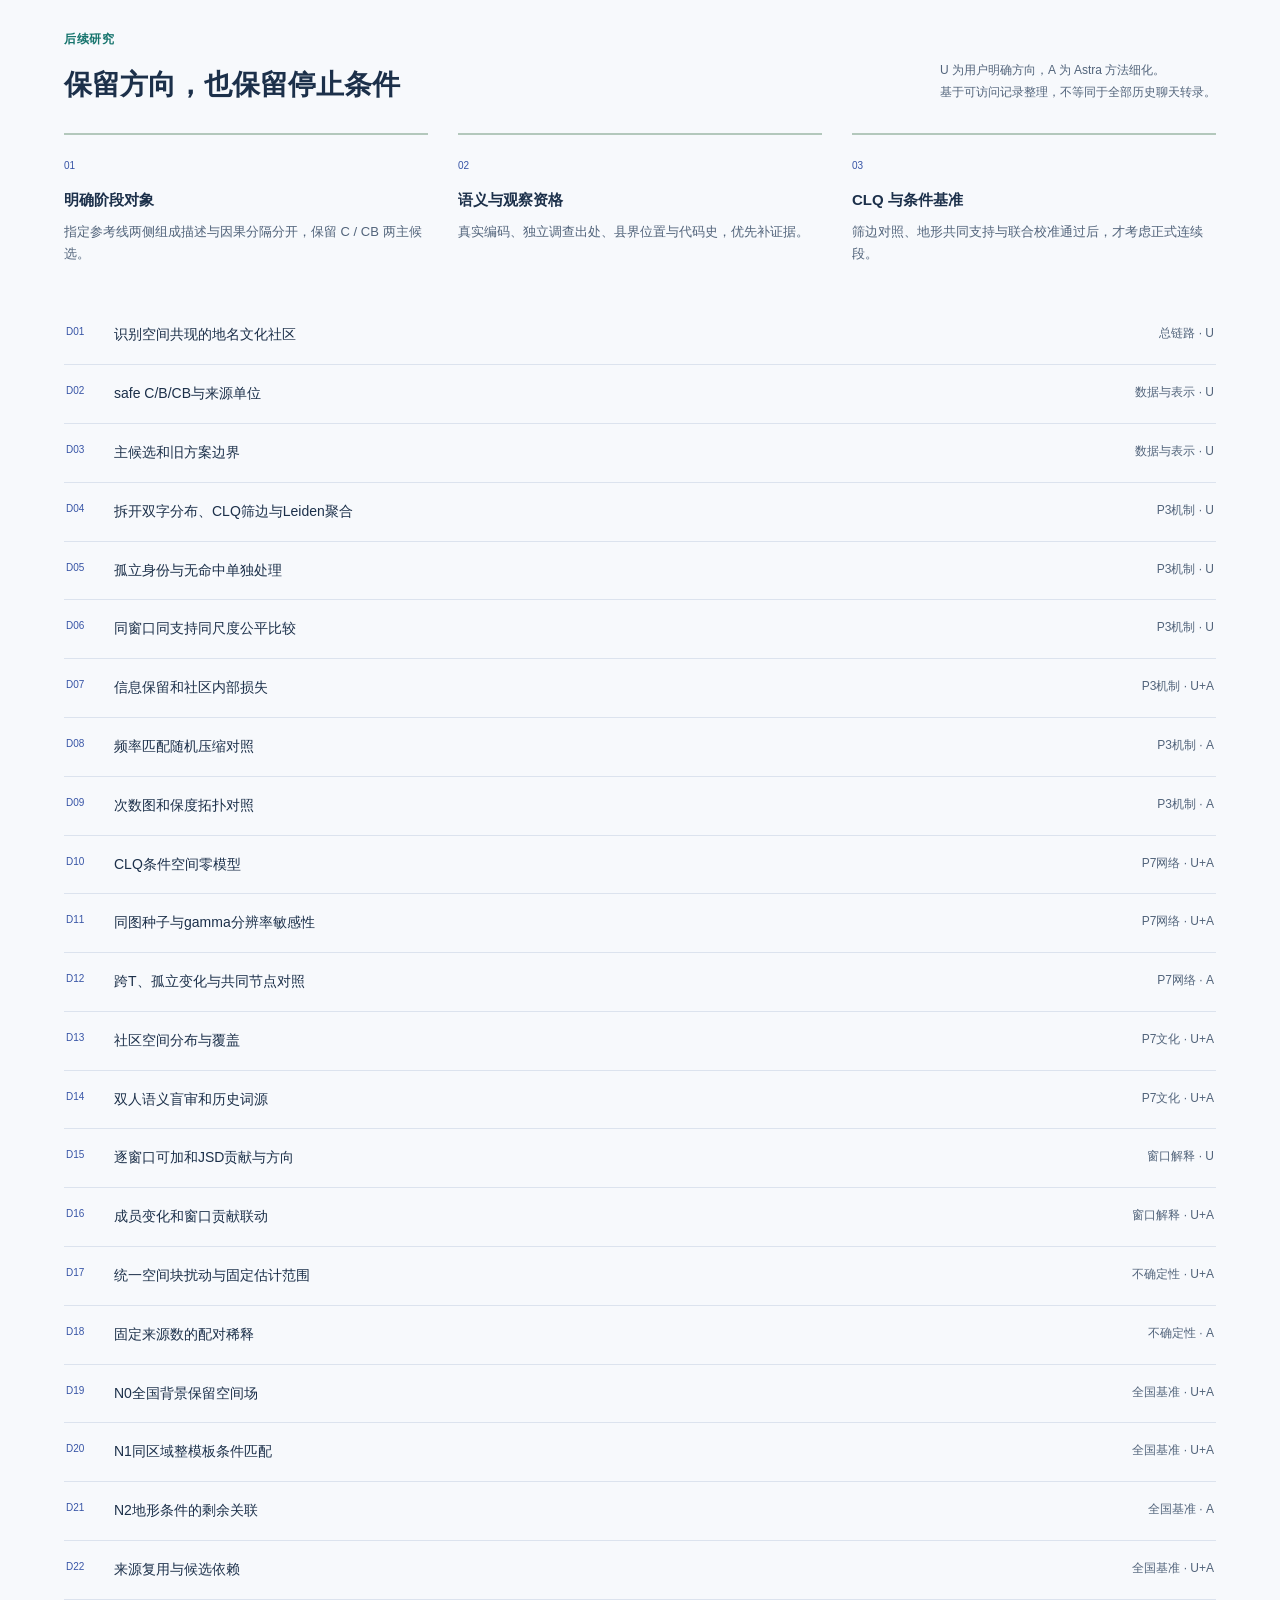
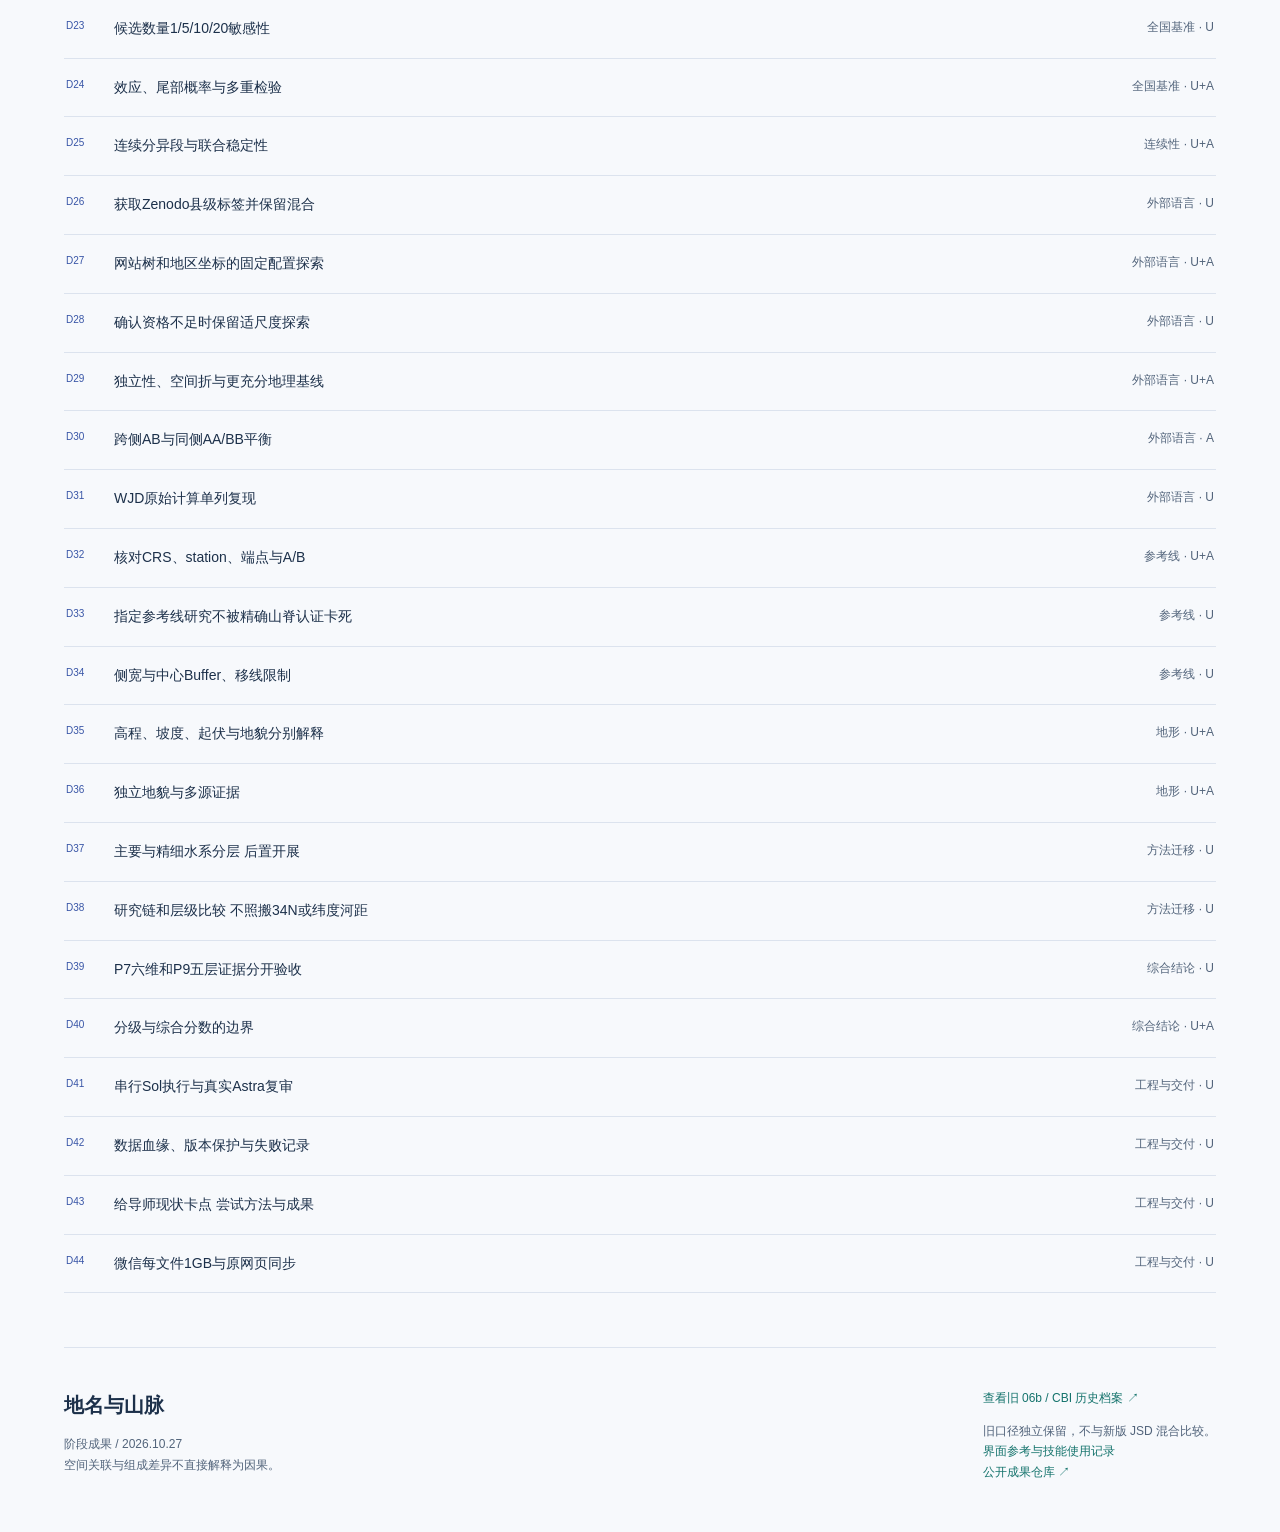
==== commit ae79dbb3: "Show all mountains, add composite-system member explorer and practical research applications" ====
--- a/web/index.html
+++ b/web/index.html
@@ -1,27 +1,28 @@
 <!doctype html>
-<html lang="zh-CN"><head><meta charset="utf-8"><meta name="viewport" content="width=device-width,initial-scale=1"><meta name="description" content="全国村级地名特征社区与指定山脉参考线两侧组成差异的阶段成果、窗口JSD和证据审计。"><title>地名与山脉 · 研究成果</title><link rel="stylesheet" href="style.css"></head>
+<html lang="zh-CN"><head><meta charset="utf-8"><meta name="viewport" content="width=device-width,initial-scale=1"><meta name="description" content="全国村级地名特征社区与指定山脉参考线两侧组成差异的阶段成果、窗口JSD和证据审计。"><title>地名与山脉 · 研究成果</title><link rel="stylesheet" href="style.css?v=20261027b"></head>
 <body>
-<header class="topbar"><a class="brand" href="#"><span class="brand-symbol">山</span> 地名与山脉 <span class="brand-sub">研究成果档案</span></a><nav aria-label="页面导航"><a href="#explore">山脉查询</a><a href="#evidence">证据关口</a><a href="#figures">图表与资料</a><a href="#directions">研究路线</a></nav><span class="edition">更新于 2026.10.27</span></header>
-<main>
-<section class="hero"><div><p class="eyebrow">全国村级地名 / CLQ · LEIDEN · JSD</p><h1>地名社区与<br><em>山脉两侧的组成差异</em></h1><p class="hero-copy">从字与双字的空间共现出发，观察指定山脉参考线两侧的地名组成。这里呈现已核验的差异、贡献与局限，帮助判断后续研究需要补齐什么证据。</p><div class="hero-actions"><a class="button" href="#explore">浏览山脉结果 <span>↗</span></a><a class="text-link" href="downloads/research-status-20261027.pdf">阅读阶段报告 ↓</a></div></div><aside class="hero-note"><span class="tiny-label">当前研究边界</span><p>组成不同，<br>还不等于文化屏障。</p><div class="rule"></div><span>两主候选并列保留。当前结果是指定数据、来源支持和参考线下的描述；正式条件推断与独立文化验证尚未闭环。</span><div class="parameter-line">100 km 窗口 · 50 km 侧宽<br>20 km 步长 · 每侧 ≥30 来源</div></aside></section>
+<a class="skip-link" href="#main">跳到主要内容</a>
+<header class="topbar"><a class="brand" href="#"><span class="brand-symbol">山</span> 地名与山脉 <span class="brand-sub">研究成果档案</span></a><nav aria-label="页面导航"><a href="#explore">全部山脉</a><a href="applications.html">应用意义</a><a href="#evidence">证据关口</a><a href="#figures">图表与资料</a><a href="#directions">研究路线</a></nav><span class="edition">更新于 2026.10.27</span></header>
+<main id="main">
+<section class="hero"><div><p class="eyebrow">全国村级地名文化社区研究</p><h1>循着地名，<br>观察山脉两侧</h1><p class="hero-copy">从字与双字的空间共现出发，观察指定山脉参考线两侧的地名组成。这里呈现已核验的差异、贡献与局限，帮助判断后续研究需要补齐什么证据。</p><div class="hero-actions"><a class="button" href="#explore">浏览全部山脉</a><a class="text-link" href="applications.html">这项研究可以怎样使用</a></div></div><aside class="hero-note"><span class="tiny-label">当前研究边界</span><p>组成不同，<br>还不等于文化屏障。</p><div class="rule"></div><span>两主候选并列保留。当前结果是指定数据、来源支持和参考线下的描述；正式条件推断与独立文化验证尚未闭环。</span><div class="parameter-line">100 km 窗口 · 50 km 侧宽<br>20 km 步长 · 每侧 ≥30 来源</div></aside></section>
 <section class="stat-strip" aria-label="研究规模"><div><strong>131</strong><span>具名评价对象</span></div><div><strong>2,192</strong><span>主尺度移动窗口</span></div><div><strong>580</strong><span>每候选可靠窗口 / 87 对象</span></div><div><strong>48.22<small>%</small></strong><span>登记参考线长度覆盖</span></div></section>
-<section id="explore" class="section"><div class="section-heading"><div><p class="eyebrow">01 / 结果浏览</p><h2>从一条山脉开始</h2></div><p>主组成 A_nonisolated + exclude。<br>JSD 以 2 为底，不取根、不加伪计数；不合格结果保留 NA。</p></div>
-<div class="toolbar"><label>主候选<select id="candidate"><option value="C_T20_base">C · 单字特征社区 / C_N047</option><option value="CB_T20_base">CB · 单字与双字社区 / CB_N047</option></select></label><label>山脉名称<input id="mountain" list="mountain-options" value="秦岭" placeholder="输入山脉名"><datalist id="mountain-options"></datalist></label><button class="button" id="search">查看结果 ↗</button><span id="load-state" role="status">正在载入已核验结果</span></div>
-<div class="explorer-grid"><div class="map-card"><div class="card-heading"><h3>指定参考线分布</h3><span class="muted">仅参考线示意 · 非行政区划图</span></div><svg id="map" viewBox="0 0 800 500" role="img" aria-label="山脉参考线分布，点击线可选择对象"></svg><div class="map-legend"><span class="legend-line"></span><span>其他参考线</span><span class="legend-line selected"></span><span>当前选择</span><span class="muted">Albers 等积投影视图；仅展示简化</span></div></div>
+<section id="explore" class="section"><div class="section-heading"><div><p class="eyebrow">山脉查询</p><h2>全部山脉，都能查到</h2></div><p>主组成 A_nonisolated + exclude。<br>JSD 以 2 为底，不取根、不加伪计数；不合格结果保留 NA。</p></div>
+<div class="catalog-intro"><span><b>131</b> 具名对象</span><span><b>144</b> 条参考路径</span><span><b>44</b> 对象当前无可靠窗，照常保留</span><a href="#all-mountains">打开完整清单</a></div><div class="toolbar"><label>主候选<select id="candidate" name="candidate"><option value="C_T20_base">C · 单字特征社区 / C_N047</option><option value="CB_T20_base">CB · 单字与双字社区 / CB_N047</option></select></label><label>山脉名称<input id="mountain" name="mountain" autocomplete="off" list="mountain-options" value="秦岭" placeholder="例如：秦岭、横断山…"><datalist id="mountain-options"></datalist></label><button class="button" id="search">查看结果</button><span id="load-state" role="status" aria-live="polite">正在载入已核验结果…</span></div>
+<div class="explorer-grid"><div class="map-card"><div class="card-heading"><h3>全部 131 山脉 · 参考线分布</h3><span class="muted">仅参考线示意 · 非行政区划图</span></div><div class="map-tools" aria-label="地图操作"><button id="zoom-in" aria-label="放大地图">＋</button><button id="zoom-out" aria-label="缩小地图">−</button><button id="fit-selected">定位所选</button><button id="reset-map">全部山脉</button><label><input id="show-labels" type="checkbox"> 显示全部名称</label></div><svg id="map" viewBox="0 0 800 500" role="group" aria-label="131山脉参考线，点击或按回车选择；可用完整清单查询"></svg><p class="map-instruction">点线选择山脉；拖动平移，按钮缩放。细线也可从下方完整清单选择。</p><div class="map-legend"><span class="legend-line"></span><span>有可靠窗口</span><span class="legend-line no-support"></span><span>无可靠窗口</span><span class="legend-line selected"></span><span>当前山脉</span><span class="legend-line system-line"></span><span>山系成员</span><span class="muted">Albers 等积投影视图；仅展示简化</span></div></div>
 <aside class="result-card"><p class="eyebrow" id="candidate-label">C_N047</p><h2 id="mountain-title">秦岭</h2><p class="muted" id="support-note"></p><div class="main-number"><strong id="mountain-jsd">—</strong><span>有效覆盖区间的长度加权 JSD</span></div><div class="result-stats"><div><b id="window-count">—</b><span>可靠 / 全部窗口</span></div><div><b id="coverage">—</b><span>登记线长覆盖</span></div><div><b id="covered-km">—</b><span>有效覆盖里程 km</span></div><div><b id="length-km">—</b><span>参考线总里程 km</span></div></div><p id="result-caveat" class="note"></p><a id="download-windows" class="text-link" href="downloads/C_T20_base_primary_windows.csv">下载当前候选的完整窗口表 ↓</a></aside></div>
-<div class="chart-card"><div class="card-heading"><div><h3>沿线窗口与算法种子范围</h3><p class="muted">实线为冻结社区 JSD；浅色范围是 50 个优化种子的最小—最大值，属于算法变化范围。</p></div><span class="chip">范围不是置信区间</span></div><svg id="profile" viewBox="0 0 1100 300" role="img" aria-label="山脉沿线窗口JSD"></svg><div id="window-detail" class="window-detail">点击可靠窗口，查看来源支持及类别贡献。</div><div id="contributions"></div><p class="caption">不合格窗口和路径分支处断开；不会把 NA 填成 0。横坐标为各路径的参考里程，不代表真实交通路线。</p></div>
-<details class="all-results"><summary>查看全部 131 对象的当前候选结果 <span>＋</span></summary><div class="table-scroll"><table><thead><tr><th>山脉</th><th>覆盖加权 JSD</th><th>可靠窗口</th><th>线长覆盖</th><th>状态</th></tr></thead><tbody id="mountain-table"></tbody></table></div></details></section>
-<section id="evidence" class="section evidence-section"><div class="section-heading"><div><p class="eyebrow">02 / 证据关口</p><h2>计算走通了，证据走到了哪里</h2></div><p>工程验收与科学支持分别记录。<br>反向结果、零资格和未执行项目同样公开。</p></div><div class="evidence-grid">
+<section class="system-panel" aria-labelledby="system-title"><div class="section-heading"><div><p class="eyebrow">复合山系成员对照</p><h3 id="system-title">横断山系，逐条看清成员</h3></div><button id="toggle-system" class="secondary-button" aria-pressed="false">高亮 9 条成员</button></div><p>沿用旧工程的 9 成员分组用于导航。单条“横断山”参考线不等于整个山系；新版尚无山系合成 JSD。</p><div id="system-members" class="member-list"></div><div class="table-scroll system-table"><table><caption id="system-caption">当前候选的逐成员结果</caption><thead><tr><th scope="col">成员</th><th scope="col">覆盖加权 JSD</th><th scope="col">可靠 / 全部窗</th><th scope="col">线长覆盖</th></tr></thead><tbody id="system-table"></tbody></table></div><details class="method-detail"><summary>旧版怎样汇总，新版为何分别展示</summary><p>旧版 CBI 使用“子山脉长度 × 可靠覆盖 × 置信度”加权。该口径没有移植到新版。新版若建立山系评价，需先核对分支、方向、重叠窗口和共享来源，明确估计对象；不能把各成员 JSD 直接相加或平均后解释为山系两侧差异。成员分组是旧工程约定，尚未完成地理分类的外部核验。</p></details><a class="text-link" href="downloads/hengduan_members_comparison.csv">下载 C / CB 两候选 × 9 成员对照 CSV</a></section><div class="chart-card"><div class="card-heading"><div><h3>沿线窗口与算法种子范围</h3><p class="muted">实线为冻结社区 JSD；浅色范围是 50 个优化种子的最小—最大值，属于算法变化范围。</p></div><span class="chip">范围不是置信区间</span></div><svg id="profile" viewBox="0 0 1100 300" role="img" aria-label="山脉沿线窗口JSD"></svg><div id="window-detail" class="window-detail">点击可靠窗口，查看来源支持及类别贡献。</div><div id="contributions"></div><p class="caption">不合格窗口和路径分支处断开；不会把 NA 填成 0。横坐标为各路径的参考里程，不代表真实交通路线。</p></div>
+<section id="all-mountains" class="all-results" aria-labelledby="all-title"><div class="catalog-header"><div><h3 id="all-title">完整山脉清单</h3><p>全部对象默认列出；NA 表示当前不满足规则，不能读作低差异。</p></div><label>筛选名称<input type="search" id="table-filter" name="table-filter" autocomplete="off" placeholder="输入名称片段…"></label><span id="catalog-count" role="status" aria-live="polite">131 / 131</span><a class="text-link" href="downloads/primary_mountain_results.csv">全部结果 CSV</a></div><div class="table-scroll"><table><caption class="sr-only">全部131山脉的当前候选结果</caption><thead><tr><th scope="col">山脉</th><th scope="col">覆盖加权 JSD</th><th scope="col">可靠窗口</th><th scope="col">线长覆盖</th><th scope="col">状态</th></tr></thead><tbody id="mountain-table"></tbody></table></div></section><details class="window-audit"><summary>当前山脉的全部窗口与未合格原因</summary><p>沿原始规则保留几何、有效来源数和 NA 原因；不以原始未合格 JSD 替换正式值。A/B 为参考线方向的两侧，方向与分支需结合原始几何审查。</p><div class="table-scroll"><table><thead><tr><th scope="col">窗口</th><th scope="col">路径</th><th scope="col">参考里程 km</th><th scope="col">A / B 来源</th><th scope="col">JSD</th><th scope="col">状态 / NA 原因</th></tr></thead><tbody id="window-table"></tbody></table></div></details></section>
+<section id="applications" class="section application-teaser"><div><p class="eyebrow">实际应用</p><h2>把分析变成调查线索</h2><p>当前最直接的用途，是帮助研究者和地方文化工作者缩小调查范围、对照资料、记录证据缺口。应用价值需通过后续实地工作检验。</p><a class="button" href="applications.html">查看应用场景与使用步骤</a></div><div class="teaser-uses"><article><span>调查准备</span><h3>形成跨山脉对照清单</h3><p>同时看差异、来源支持、覆盖和种子变化，选择值得核查的对象与反例。</p></article><article><span>地名文化档案</span><h3>为地方志与口述材料找线索</h3><p>结合旧名、读音与词源核实解释；特征社区暂不视作文化类别。</p></article><article><span>教学与公共展示</span><h3>让差异与缺口都可见</h3><p>比较全部山脉和两个候选，追溯窗口与贡献，不把高值贴成文化屏障。</p></article></div></section><section id="evidence" class="section evidence-section"><div class="section-heading"><div><p class="eyebrow">证据关口</p><h2>计算走通了，证据走到了哪里</h2></div><p>工程验收与科学支持分别记录。<br>反向结果、零资格和未执行项目同样公开。</p></div><div class="evidence-grid">
 <article class="evidence-card"><span class="status verified">已核验 · 限定范围</span><h3>贡献分解与机制对照</h3><p>类别贡献加回总 JSD；同支持下的原身份与聚合差异、社区内部损失均可追溯。</p><strong>1.22 × 10<sup>−15</sup></strong><small>12 个窗口独立重算最大误差</small><p class="fine">数学成立不证明文化真实性；聚合效果不能直接归功于 CLQ 筛边。</p></article>
 <article class="evidence-card"><span class="status partial">有限背景 · 不作正式推断</span><h3>全国背景与局部候选</h3><p>N0 可比 78 对象中，C 有 43、CB 有 45 的背景差为负。条件基准尚未完成。</p><strong>88 → 65</strong><small>N1 卡尺候选 → 排邻近后保留</small><p class="fine">保留池无对象达到 20 候选；共享来源图不是独立性检验。</p></article>
 <article class="evidence-card"><span class="status pending">仍需外部证据</span><h3>文化语义与独立方言</h3><p>120 条双人编码材料已备，两张表仍未填写；新方言资料目前用于适尺度探索。</p><strong>0 / 0</strong><small>已完成人工编码 / 合格确认窗口</small><p class="fine">零资格不等于零语言差异。全国地形目前只有三个试点。</p></article></div>
 <div class="scope-line"><span>真实复审</span><p>Astra 对前版作出“有条件通过”；最新县表等局部修正由 Sol 完成并验收。未声称再次 Astra 批准、导师认可或研究闭环已经成立。</p></div></section>
-<section id="figures" class="section"><div class="section-heading"><div><p class="eyebrow">03 / 图表与资料</p><h2>把变化和缺口放在同一张图里</h2></div><p>图件由已存数值重绘，可下载 PNG、SVG 和 PDF。<br>没有新增实验，也没有为展示挑选更有利参数。</p></div><div class="figure-grid">
-<figure><img src="figures/01_support_coverage.png" alt="10至50来源门槛与可靠窗口和线长覆盖"><figcaption><span>01</span><div><h3>来源支持与覆盖</h3><p>C、CB 覆盖曲线重合。30 是主门槛；改变覆盖不等于独立稳健性复制。</p><a href="figures/01_support_coverage.pdf">PDF ↓</a><a href="figures/01_support_coverage.svg">SVG ↓</a></div></figcaption></figure>
-<figure><img src="figures/02_N1_thresholds.png" alt="初始88与保留65在四个候选门槛的对象数"><figcaption><span>02</span><div><h3>冻结候选池的可行性</h3><p>1 / 5 / 10 只作诊断；降低门槛不能自动使正式推断成立。</p><a href="figures/02_N1_thresholds.pdf">PDF ↓</a><a href="figures/02_N1_thresholds.svg">SVG ↓</a></div></figcaption></figure>
-<figure><img src="figures/03_seed_diagnostics.png" alt="50种子JSD极差的累计分布及不稳定指数关联"><figcaption><span>03</span><div><h3>种子变化与局部差异</h3><p>有些局部窗口变化较大。支持指数与种子变化相关弱，不作为文化不可靠百分比。</p><a href="figures/03_seed_diagnostics.pdf">PDF ↓</a><a href="figures/03_seed_diagnostics.svg">SVG ↓</a></div></figcaption></figure>
-<figure><img src="figures/04_county_units.png" alt="完整原始地名和县码分组后的省级记录单元与多标签分布"><figcaption><span>04</span><div><h3>县表原名记录单元</h3><p>2,954 单元、279 多大区标签集合。不是认证行政县；跨省、跨市同码已分开。</p><a href="figures/04_county_units.pdf">PDF ↓</a><a href="figures/04_county_units.svg">SVG ↓</a></div></figcaption></figure></div>
+<section id="figures" class="section"><div class="section-heading"><div><p class="eyebrow">图表与资料</p><h2>把变化和缺口放在同一张图里</h2></div><p>图件由已存数值重绘，可下载 PNG、SVG 和 PDF。<br>没有新增实验，也没有为展示挑选更有利参数。</p></div><div class="figure-grid">
+<figure><img width="1200" height="800" loading="lazy" src="figures/01_support_coverage.png" alt="10至50来源门槛与可靠窗口和线长覆盖"><figcaption><span>01</span><div><h3>来源支持与覆盖</h3><p>C、CB 覆盖曲线重合。30 是主门槛；改变覆盖不等于独立稳健性复制。</p><a href="figures/01_support_coverage.pdf">PDF ↓</a><a href="figures/01_support_coverage.svg">SVG ↓</a></div></figcaption></figure>
+<figure><img width="1200" height="800" loading="lazy" src="figures/02_N1_thresholds.png" alt="初始88与保留65在四个候选门槛的对象数"><figcaption><span>02</span><div><h3>冻结候选池的可行性</h3><p>1 / 5 / 10 只作诊断；降低门槛不能自动使正式推断成立。</p><a href="figures/02_N1_thresholds.pdf">PDF ↓</a><a href="figures/02_N1_thresholds.svg">SVG ↓</a></div></figcaption></figure>
+<figure><img width="1200" height="800" loading="lazy" src="figures/03_seed_diagnostics.png" alt="50种子JSD极差的累计分布及不稳定指数关联"><figcaption><span>03</span><div><h3>种子变化与局部差异</h3><p>有些局部窗口变化较大。支持指数与种子变化相关弱，不作为文化不可靠百分比。</p><a href="figures/03_seed_diagnostics.pdf">PDF ↓</a><a href="figures/03_seed_diagnostics.svg">SVG ↓</a></div></figcaption></figure>
+<figure><img width="1200" height="800" loading="lazy" src="figures/04_county_units.png" alt="完整原始地名和县码分组后的省级记录单元与多标签分布"><figcaption><span>04</span><div><h3>县表原名记录单元</h3><p>2,954 单元、279 多大区标签集合。不是认证行政县；跨省、跨市同码已分开。</p><a href="figures/04_county_units.pdf">PDF ↓</a><a href="figures/04_county_units.svg">SVG ↓</a></div></figcaption></figure></div>
 <div class="download-panel"><div><h3>汇总成果下载</h3><p>仅含公开派生成果和文字报告，计算源码与完整复现库由研究者另行管理。</p></div><div class="download-links"><a href="downloads/primary_mountain_results.csv">两候选 × 131 山脉 CSV ↓</a><a href="downloads/N1_frozen_pool_thresholds.csv">N1 门槛表 CSV ↓</a><a href="downloads/N0_descriptive_background.csv">N0 描述背景 CSV ↓</a><a href="downloads/county_raw_name_province_summary.csv">县表区域汇总 CSV ↓</a><a href="downloads/research-status-20261027.pdf">现状与卡点报告 PDF ↓</a><a href="downloads/research-directions-20261027.pdf">44 项研究方向 PDF ↓</a></div></div></section>
-<section id="directions" class="section"><div class="section-heading"><div><p class="eyebrow">04 / 后续研究</p><h2>保留方向，也保留停止条件</h2></div><p>U 为用户明确方向，A 为 Astra 方法细化。<br>基于可访问记录整理，不等同于全部历史聊天转录。</p></div><div class="route"><div><span>01</span><h3>明确阶段对象</h3><p>指定参考线两侧组成描述与因果分隔分开，保留 C / CB 两主候选。</p></div><div><span>02</span><h3>语义与观察资格</h3><p>真实编码、独立调查出处、县界位置与代码史，优先补证据。</p></div><div><span>03</span><h3>CLQ 与条件基准</h3><p>筛边对照、地形共同支持与联合校准通过后，才考虑正式连续段。</p></div></div><div id="direction-list"></div></section>
-<footer><div><strong>地名与山脉</strong><p>阶段成果 / 2026.10.27<br>空间关联与组成差异不直接解释为因果。</p></div><div><a href="https://tunjixiao-spec.github.io/place_barrier_index/">查看旧 06b / CBI 历史档案 ↗</a><p>旧口径独立保留，不与新版 JSD 混合比较。</p><a href="https://github.com/tunjixiao-spec/place_barrier_results">公开成果仓库 ↗</a></div></footer>
-</main><noscript>交互查询需要浏览器 JavaScript。静态图表和下载链接仍可使用。</noscript><script src="app.js"></script></body></html>
+<section id="directions" class="section"><div class="section-heading"><div><p class="eyebrow">后续研究</p><h2>保留方向，也保留停止条件</h2></div><p>U 为用户明确方向，A 为 Astra 方法细化。<br>基于可访问记录整理，不等同于全部历史聊天转录。</p></div><div class="route"><div><span>01</span><h3>明确阶段对象</h3><p>指定参考线两侧组成描述与因果分隔分开，保留 C / CB 两主候选。</p></div><div><span>02</span><h3>语义与观察资格</h3><p>真实编码、独立调查出处、县界位置与代码史，优先补证据。</p></div><div><span>03</span><h3>CLQ 与条件基准</h3><p>筛边对照、地形共同支持与联合校准通过后，才考虑正式连续段。</p></div></div><div id="direction-list"></div></section>
+<footer><div><strong>地名与山脉</strong><p>阶段成果 / 2026.10.27<br>空间关联与组成差异不直接解释为因果。</p></div><div><a href="https://tunjixiao-spec.github.io/place_barrier_index/">查看旧 06b / CBI 历史档案 ↗</a><p>旧口径独立保留，不与新版 JSD 混合比较。</p><a href="design-notes.html">界面参考与技能使用记录</a><br><a href="https://github.com/tunjixiao-spec/place_barrier_results">公开成果仓库 ↗</a></div></footer>
+</main><noscript>交互查询需要浏览器 JavaScript。静态图表和下载链接仍可使用。</noscript><script src="app.js?v=20261027b"></script></body></html>
--- a/web/style.css
+++ b/web/style.css
@@ -1 +1,9 @@
 :root{--paper:#fbfaf7;--ink:#223b35;--muted:#687b74;--line:#dfe5df;--teal:#187773;--orange:#ba6437;--serif:'Noto Serif SC','SimSun',serif;--sans:'Noto Sans SC','Microsoft YaHei',sans-serif}*{box-sizing:border-box}html{scroll-behavior:smooth;scroll-padding-top:90px}body{margin:0;background:var(--paper);color:var(--ink);font-family:var(--sans);font-size:14px;line-height:1.7}a{color:inherit;text-decoration:none}a:hover{color:var(--teal)}button,input,select{font:inherit}button,a,input,select,summary{outline-offset:5px}button{cursor:pointer}.topbar{height:80px;border-bottom:1px solid var(--line);display:flex;align-items:center;justify-content:space-between;padding:0 4.5%;gap:20px}.brand{font-weight:600;font-size:16px;display:flex;align-items:center;gap:11px}.brand-symbol{font-family:var(--serif);font-size:25px;color:var(--teal);border:1px solid var(--teal);width:39px;height:39px;line-height:35px;text-align:center}.brand-sub{font-size:11px;letter-spacing:1.4px;color:var(--muted);border-left:1px solid var(--line);padding-left:12px;margin-left:4px}nav{display:flex;gap:28px;font-size:12px}.edition{font-size:11px;letter-spacing:.7px;color:var(--muted)}main{max-width:1400px;margin:auto;padding:0 5%}.hero{padding:74px 0 58px;display:grid;grid-template-columns:1.5fr .7fr;gap:100px;align-items:center}.eyebrow{font-size:10px;letter-spacing:2px;text-transform:uppercase;color:var(--teal);font-weight:600;margin:0 0 15px}h1{font-family:var(--serif);font-size:clamp(32px,3.1vw,48px);line-height:1.5;letter-spacing:.7px;margin:0 0 22px;font-weight:600}h1 em{font-style:normal;color:var(--teal)}h2,h3,p{margin-top:0}h2{font-family:var(--serif);font-size:27px;font-weight:600;line-height:1.45;margin-bottom:0}h3{font-size:15px;font-weight:600;margin-bottom:9px}.hero-copy{max-width:610px;color:var(--muted);line-height:1.95;font-size:14px}.hero-actions{display:flex;align-items:center;gap:28px;margin-top:28px}.button{background:var(--teal);border:0;color:white;display:inline-flex;align-items:center;gap:24px;padding:12px 21px;font-size:12px;white-space:nowrap}.button:hover{background:#125c58;color:white}.text-link{color:var(--teal);font-size:12px;border-bottom:1px solid #a8c3bb;padding:3px 0}.hero-note{border-top:2px solid var(--orange);padding:22px 0 10px;align-self:center}.tiny-label{color:var(--orange);font-size:10px;letter-spacing:2px}.hero-note>p{font-family:var(--serif);font-size:25px;line-height:1.65;margin:15px 0}.hero-note>span:last-of-type{font-size:12px;line-height:1.9;color:var(--muted)}.rule{height:1px;background:var(--line);margin:20px 0}.parameter-line{font-size:11px;letter-spacing:.8px;color:var(--muted);margin-top:23px;line-height:1.9}.stat-strip{display:grid;grid-template-columns:repeat(4,1fr);border-block:1px solid var(--line);padding:24px 0;margin-bottom:22px}.stat-strip>div{padding:0 27px;border-left:1px solid var(--line)}.stat-strip>div:first-child{padding-left:0;border:0}.stat-strip strong{font-size:31px;font-weight:500;letter-spacing:-1px;line-height:1.3;display:block}.stat-strip small{font-size:17px}.stat-strip span{font-size:11px;color:var(--muted);display:block;margin-top:7px}.section{padding:54px 0;border-bottom:1px solid var(--line)}.section-heading{display:flex;justify-content:space-between;align-items:flex-end;margin-bottom:28px;gap:25px}.section-heading>p{font-size:11px;color:var(--muted);line-height:1.8;margin-bottom:2px}.toolbar{display:flex;align-items:flex-end;gap:18px;margin-bottom:24px;background:#f0f3ee;padding:18px 21px}.toolbar label{display:flex;flex-direction:column;gap:6px;font-size:10px;color:var(--muted);letter-spacing:.7px}.toolbar select,.toolbar input{height:39px;border:1px solid #cad4cd;background:var(--paper);padding:7px 11px;color:var(--ink);font-size:12px;max-width:100%}.toolbar label:first-child{flex:1}.toolbar label:nth-child(2){flex:.8}.toolbar #load-state{font-size:10px;color:var(--muted);padding-bottom:8px;min-width:140px}.explorer-grid{display:grid;grid-template-columns:1.5fr .8fr;gap:22px}.map-card,.result-card,.chart-card{background:#fffefb;border:1px solid var(--line)}.map-card{padding:20px}.card-heading{display:flex;align-items:center;justify-content:space-between;gap:15px}.card-heading h3{margin-bottom:0}.card-heading p{margin:8px 0 0}.muted{font-size:10px;color:var(--muted)}#map{width:100%;display:block;height:auto;background:#f4f6f1;margin-top:15px}.map-legend{display:flex;align-items:center;gap:8px;flex-wrap:wrap;font-size:9px;margin-top:12px;color:var(--muted)}.map-legend>.muted{margin-left:auto}.legend-line{width:23px;height:2px;background:#9ea9a0;display:inline-block}.legend-line.selected{background:var(--orange);height:3px;margin-left:12px}.map-path{fill:none;stroke:#929f95;stroke-width:1.15;opacity:.65;cursor:pointer;vector-effect:non-scaling-stroke}.map-path:hover{stroke:var(--teal);stroke-width:3;opacity:1}.map-path.active{stroke:var(--orange);stroke-width:3.2;opacity:1}.result-card{padding:25px 25px 22px;border-top:3px solid var(--teal)}.result-card h2{font-size:32px;margin-bottom:8px}.result-card .eyebrow{font-size:10px}.main-number{margin:27px 0 24px}.main-number strong{font-size:40px;font-weight:500;line-height:1.2;letter-spacing:-1px;display:block}.main-number>span{font-size:10px;color:var(--muted)}.result-stats{display:grid;grid-template-columns:1fr 1fr;gap:19px 14px;padding-top:18px;border-top:1px solid var(--line)}.result-stats b{display:block;font-size:19px;font-weight:500}.result-stats span{font-size:10px;color:var(--muted)}.note{font-size:10px;line-height:1.9;color:var(--muted);background:#f3f5f0;padding:11px 12px;margin:23px 0 14px}.chart-card{margin-top:22px;padding:23px}.chip{font-size:10px;white-space:nowrap;border:1px solid #dec7ad;color:#936438;padding:3px 8px}#profile{width:100%;display:block;margin-top:18px}svg text{font-family:var(--sans);font-size:11px;fill:#62776e}#profile circle{cursor:pointer}#profile circle:hover{r:6}.caption{font-size:10px;color:var(--muted);margin:17px 0 0}.window-detail{font-size:11px;color:var(--muted);padding:12px 0;border-top:1px solid var(--line)}.contrib-row{display:grid;grid-template-columns:90px 1fr 110px;gap:16px;align-items:center;margin-top:9px;font-size:11px}.contrib-track{height:7px;background:#eef2ed}.contrib-track span{display:block;height:100%;background:var(--teal)}.contrib-value{text-align:right;color:var(--muted)}.all-results{margin-top:20px;border-block:1px solid var(--line)}summary{display:flex;justify-content:space-between;cursor:pointer;padding:17px 2px;font-size:12px;list-style:none}summary::-webkit-details-marker{display:none}.table-scroll{max-height:460px;overflow:auto}table{border-collapse:collapse;width:100%;font-size:11px;text-align:left}th{position:sticky;top:0;background:#eff3ed;z-index:1}td,th{border-bottom:1px solid var(--line);padding:10px 14px}td button{background:none;border:0;color:var(--teal);padding:0;font:inherit}.evidence-grid{display:grid;grid-template-columns:repeat(3,1fr);gap:20px}.evidence-card{padding:23px;border:1px solid var(--line);background:#fffefb}.status{font-size:9px;letter-spacing:.5px;display:inline-block;padding:3px 8px;margin-bottom:16px}.verified{background:#e7efea;color:var(--teal)}.partial{background:#f4e9dd;color:#996236}.pending{background:#ecefe9;color:#69736a}.evidence-card>p{font-size:12px;color:var(--muted);line-height:1.9}.evidence-card>strong{font-size:30px;display:block;font-weight:500;margin-top:23px}.evidence-card small{font-size:10px;color:var(--muted)}.evidence-card .fine{font-size:10px;margin:19px 0 0;padding-top:14px;border-top:1px solid var(--line)}.scope-line{display:flex;gap:30px;border-block:1px solid var(--line);margin-top:22px;padding:17px 5px;font-size:10px;color:var(--muted)}.scope-line>span{color:var(--teal);white-space:nowrap}.scope-line p{margin:0}.figure-grid{display:grid;grid-template-columns:1fr 1fr;gap:32px 24px}.figure-grid figure{margin:0;border:1px solid var(--line);background:#fffefb;display:flex;flex-direction:column}.figure-grid img{width:100%;height:275px;object-fit:contain;background:#fbfaf7}.figure-grid figure:last-child img{height:470px}.figure-grid figure:nth-child(3) img{height:470px}.figure-grid figcaption{padding:20px;display:flex;gap:17px;border-top:1px solid var(--line)}figcaption>span{font-family:var(--serif);font-size:24px;color:#98a89e}figcaption p{font-size:11px;color:var(--muted)}figcaption a{font-size:10px;color:var(--teal);margin-right:20px}.download-panel{margin-top:28px;background:#eef2eb;padding:26px 28px;display:flex;gap:45px;justify-content:space-between}.download-panel p{font-size:11px;max-width:350px;color:var(--muted)}.download-links{display:grid;grid-template-columns:1fr 1fr;gap:12px 24px;font-size:11px;color:var(--teal)}.route{display:grid;grid-template-columns:repeat(3,1fr);gap:30px;margin-bottom:28px}.route>div{border-top:2px solid #b3c8bc;padding-top:16px}.route span{font-size:10px;color:var(--orange)}.route h3{margin-top:10px}.route p{font-size:12px;color:var(--muted)}#direction-list details{border-bottom:1px solid var(--line)}#direction-list details>div{padding:2px 0 20px;font-size:12px;color:var(--muted)}#direction-list p{margin-bottom:8px}#direction-list summary>span:first-child{min-width:36px;color:var(--orange);font-size:10px}#direction-list summary{gap:12px;justify-content:flex-start}#direction-list summary>.muted{margin-left:auto}.origin{font-size:9px;color:var(--muted);margin-left:8px}footer{display:flex;justify-content:space-between;gap:30px;padding:40px 0 50px;font-size:11px}footer strong{font-family:var(--serif);font-size:20px}footer p{color:var(--muted);margin:12px 0 0;font-size:10px}footer a{color:var(--teal)}@media(max-width:950px){nav{gap:15px}.brand-sub,.edition{display:none}.hero{gap:45px;grid-template-columns:1.3fr .8fr}.explorer-grid{grid-template-columns:1.25fr 1fr}.toolbar{flex-wrap:wrap}.toolbar #load-state{width:100%}.evidence-grid{gap:12px}.result-card{padding:20px}.figure-grid img{height:230px}}@media(max-width:700px){.topbar{height:auto;padding:16px 5%;display:block}.brand{font-size:14px}nav{margin-top:16px;gap:22px;font-size:11px}main{padding:0 5%}.hero{padding:40px 0;display:block}.hero-note{margin-top:33px;padding-top:16px}.hero-note>p br{display:none}.hero-note>p{font-size:21px;margin:10px 0}.hero-note .rule{display:none}.parameter-line{margin-top:14px}.hero h1{font-size:31px}.stat-strip{grid-template-columns:1fr 1fr;gap:22px 0}.stat-strip>div{padding:0 17px}.stat-strip>div:nth-child(3){border-left:0;padding-left:0}.stat-strip strong{font-size:27px}.stat-strip span{font-size:9px}.section{padding:36px 0}.section-heading{display:block}.section-heading>p{margin-top:15px}h2{font-size:23px}.toolbar{padding:16px;gap:12px}.toolbar label:first-child,.toolbar label:nth-child(2){flex:1 1 100%}.toolbar .button{padding:10px 18px}.explorer-grid,.evidence-grid,.figure-grid,.route{grid-template-columns:1fr}.map-card{padding:14px}.result-card{padding:21px}.main-number{margin:20px 0}.result-stats{grid-template-columns:repeat(4,1fr);gap:8px}.result-stats b{font-size:16px}.result-stats span{font-size:9px}.card-heading{display:block}.card-heading .chip{display:inline-block;margin-top:12px}.chart-card{padding:17px}#profile{min-height:160px}.contrib-row{grid-template-columns:70px 1fr 90px;gap:10px}.figure-grid img,.figure-grid figure:nth-child(3) img{height:auto}.figure-grid figure:last-child img{height:480px}.download-panel{display:block;padding:20px}.download-links{margin-top:20px;grid-template-columns:1fr}.scope-line{gap:15px}.evidence-card>strong{font-size:27px}.route{gap:15px}footer{display:block}footer>div+div{margin-top:25px}}
+
+/* Research atlas: all named objects remain visible, qualified and NA separated. */
+:root{--paper:#f7f9fc;--ink:#1c304a;--muted:#52647b;--line:#dce3ee;--teal:#14736c;--orange:#3855a6}
+body{font-size:15px}.topbar{background:#fff;min-height:78px;height:auto;padding-block:18px;flex-wrap:wrap}.brand-symbol{border:0;background:#e8eef8;color:#3855a6;border-radius:8px}nav{font-size:13px;gap:24px}main{max-width:1480px}.hero{padding:48px 0 38px;gap:72px}.hero h1{font-size:clamp(32px,3.5vw,50px);line-height:1.4;letter-spacing:0;color:var(--ink)}.hero-copy{font-size:15px}.eyebrow{font-size:12px;letter-spacing:.5px}.tiny-label{font-size:12px;letter-spacing:.5px}.hero-note{border-top:2px solid #a8b9d6}.hero-note>p{font-size:26px}.hero-note>span:last-of-type{font-size:13px}.parameter-line{font-size:12px;letter-spacing:0}.stat-strip{padding:20px 0}.stat-strip span{font-size:12px}.section-heading>p{font-size:12px}.button{font-size:13px;border-radius:6px;padding:12px 20px;gap:12px}.text-link{font-size:13px}.toolbar{border:1px solid var(--line);border-radius:10px;background:#edf2f8;gap:16px}.toolbar label{font-size:12px;letter-spacing:0}.toolbar input,.toolbar select{height:43px;font-size:14px;border-radius:5px;border-color:#b5c3d5;background:#fff}.toolbar #load-state{font-size:12px;min-width:160px}.catalog-intro{display:flex;gap:12px 25px;flex-wrap:wrap;font-size:13px;margin-bottom:20px;color:var(--muted)}.catalog-intro b{font-weight:600;color:var(--ink)}.catalog-intro a{color:var(--teal);margin-left:auto;text-decoration:underline;text-underline-offset:4px}.map-card,.result-card,.chart-card{border-radius:10px;background:#fff}.explorer-grid{grid-template-columns:minmax(0,1.7fr) minmax(275px,1fr);gap:20px}.muted{font-size:12px}.map-tools{display:flex;gap:6px;align-items:center;flex-wrap:wrap;margin-top:18px}.map-tools button,.secondary-button{border:1px solid #b8c5d9;background:#fff;color:var(--ink);border-radius:5px;min-height:38px;padding:6px 12px;font-size:13px}.map-tools button:hover,.secondary-button:hover{background:#e9effb;border-color:#3855a6}.map-tools label{margin-left:auto;font-size:12px;display:flex;align-items:center;gap:5px}.map-tools input{accent-color:var(--teal)}#map{background:#f1f5fb;border:1px solid #e4eaf4;border-radius:6px;cursor:grab;min-height:260px;aspect-ratio:8/5;user-select:none}#map:active{cursor:grabbing}.map-path{stroke:#33827c;stroke-width:1.5;opacity:.8;fill:none}.map-path.unsupported{stroke:#7b889b;stroke-dasharray:3 3;opacity:.8}.map-path.system-member{stroke:#8160ac;stroke-width:3;opacity:1;stroke-dasharray:none}.map-path.active{stroke:#3855a6;stroke-width:4;stroke-dasharray:none;opacity:1}.map-path:focus-visible{stroke:#0a5550;stroke-width:5;outline:2px solid #1c304a}.map-label{paint-order:stroke;stroke:#f7f9fc;stroke-width:3px;stroke-linejoin:round;fill:#364961}.active-label{fill:#243e85;font-weight:700}.legend-line{background:#33827c}.legend-line.no-support{background:none;border-top:2px dashed #7b889b}.legend-line.selected{background:#3855a6}.legend-line.system-line{background:#8160ac}.map-legend{font-size:11px;gap:7px}.map-legend .muted{margin-left:0;flex-basis:100%;font-size:11px}.map-instruction{font-size:12px;color:var(--muted);margin:10px 0 0}.main-number>span,.result-stats span{font-size:12px}.result-card .eyebrow{font-size:12px}.result-stats{gap:18px 12px}.result-stats b{font-size:20px}.note{font-size:12px;background:#eff3f9;border-radius:6px}.caption{font-size:12px}.chip{font-size:12px;border-color:#a9b9d4;color:#3855a6;white-space:normal}.window-detail{font-size:13px}.contrib-row{font-size:12px}.system-panel{margin-top:22px;padding:24px;border:1px solid #d7cce7;border-left:4px solid #8160ac;border-radius:8px;background:#fff}.system-panel .section-heading{margin-bottom:12px}.system-panel h3{font-size:22px}.system-panel>p,.method-detail p{font-size:13px;color:var(--muted);max-width:80ch}.member-list{display:flex;gap:8px;flex-wrap:wrap;margin:16px 0}.member-list a{background:#f2eff7;color:#64418d;border:1px solid #e2d9ee;border-radius:5px;padding:7px 12px;font-size:13px}.member-list a:hover{background:#e4daf1}.system-table{max-height:350px}.system-table caption{text-align:left;font-size:12px;color:var(--muted);padding:10px 12px;background:#f5f2f8}.method-detail summary{justify-content:flex-start;gap:12px}.method-detail summary:after{content:'＋';margin-left:auto}details[open]>summary:after{content:'−'}.method-detail{margin:12px 0}.all-results{padding-top:24px;margin-top:26px;border:0}.catalog-header{display:flex;flex-wrap:wrap;gap:18px;align-items:center;margin-bottom:16px}.catalog-header>div{margin-right:auto}.catalog-header h3{font-size:22px;margin:0}.catalog-header p{font-size:12px;margin:5px 0 0;color:var(--muted)}.catalog-header label{font-size:12px;display:flex;flex-direction:column;gap:4px}.catalog-header input{border:1px solid #a6b7cd;border-radius:5px;font-size:13px;padding:8px;background:#fff;max-width:100%}#catalog-count{font-size:12px;color:var(--muted)}table{font-size:13px;font-variant-numeric:tabular-nums}td,th{padding:11px 14px}th{background:#eaf0f8;white-space:nowrap}td a{color:var(--teal);text-decoration:underline;text-underline-offset:3px}.selected-row{background:#e9effb}.selected-row td:first-child{box-shadow:inset 3px 0 #3855a6}.table-scroll{border:1px solid var(--line);border-radius:7px;max-height:470px}.window-audit{margin-top:20px;border-top:1px solid var(--line)}.window-audit summary{font-size:14px;gap:20px}.window-audit summary:after{content:'＋'}.window-audit p{font-size:13px;color:var(--muted)}.application-teaser{display:grid;grid-template-columns:1fr 1.2fr;gap:60px}.application-teaser>div>p:not(.eyebrow){color:var(--muted);font-size:14px;margin:18px 0 22px;max-width:60ch}.teaser-uses{display:flex;flex-direction:column;gap:20px}.teaser-uses article{padding-left:20px;border-left:2px solid #a8bdce}.teaser-uses span{font-size:12px;color:var(--teal)}.teaser-uses h3{margin:6px 0;font-size:17px}.teaser-uses p{margin:0;font-size:13px;color:var(--muted)}.evidence-card>p{font-size:13px}.status{font-size:11px}.evidence-card small,.evidence-card .fine{font-size:12px}.scope-line{font-size:12px}.figure-grid figcaption p{font-size:13px}.figure-grid figcaption a{font-size:12px}.download-panel{border-radius:9px;background:#eaf0f8}.download-panel p,.download-links{font-size:13px}.route p{font-size:13px}#direction-list summary{font-size:14px}#direction-list summary>.muted{font-size:12px}.section-heading h2{font-size:28px}h2,h3{text-wrap:balance}button,a,input,select,summary{touch-action:manipulation;-webkit-tap-highlight-color:#dce7f9}button:focus-visible,a:focus-visible,input:focus-visible,select:focus-visible,summary:focus-visible{outline:3px solid #3855a6;outline-offset:3px}footer p,footer{font-size:12px}.sr-only,.skip-link:not(:focus){position:absolute;width:1px;height:1px;padding:0;margin:-1px;overflow:hidden;clip-path:inset(50%);white-space:nowrap;border:0}.skip-link:focus{position:fixed;top:8px;left:8px;z-index:100;background:#fff;padding:12px 20px;border:3px solid #3855a6}.table-scroll tr{content-visibility:auto;contain-intrinsic-size:auto 45px}.app-hero{max-width:850px;padding:52px 0 28px}.app-hero h1{font-size:clamp(32px,4vw,48px);line-height:1.45}.app-hero p{color:var(--muted);font-size:16px;max-width:65ch}.app-hero .eyebrow{font-size:12px;color:var(--teal)}.application-layout{display:grid;grid-template-columns:220px minmax(0,1fr);gap:60px;padding:30px 0 60px}.app-toc{position:sticky;top:25px;align-self:start;display:flex;flex-direction:column;gap:15px;font-size:14px}.app-toc a{color:var(--muted)}.app-content section{padding:0 0 35px;margin-bottom:35px;border-bottom:1px solid var(--line);scroll-margin-top:25px}.app-content h2{font-size:27px;margin:0 0 18px}.app-content h3{font-size:18px;margin-top:24px}.app-content p,.app-content li{font-size:15px;line-height:1.95;max-width:75ch}.app-content a{text-decoration:underline;text-underline-offset:3px;color:var(--teal)}.app-content ul,.app-content ol{padding-left:22px}.app-content li{margin-bottom:9px}.use-case{display:grid;grid-template-columns:140px minmax(0,1fr);gap:20px;padding:24px 0;border-bottom:1px solid var(--line)}.use-case:first-of-type{padding-top:0}.use-case h3{margin-top:0}.use-case dt{font-size:12px;color:var(--teal)}.use-case dd{margin:7px 0 0;font-size:15px;font-weight:600}.use-case p{margin:8px 0 0}.case-note{background:#eaf0f8;border-left:3px solid #3855a6;border-radius:6px;padding:18px 22px}.case-note p{margin:0}.reference-list li{font-size:13px}.application-status{display:inline-block;font-size:12px;color:var(--teal);background:#e4efec;padding:4px 10px;border-radius:4px;margin-bottom:13px}.application-status.later{color:#785a21;background:#f2eddf}.app-back{display:inline-flex;gap:12px;align-items:center;padding:10px 0;color:var(--teal)}
+@media(max-width:1050px){nav{gap:16px}.explorer-grid{grid-template-columns:minmax(0,1.35fr) minmax(270px,1fr)}.toolbar{gap:12px}.toolbar #load-state{flex-basis:100%}.application-layout{grid-template-columns:170px minmax(0,1fr);gap:35px}.hero{gap:40px}.map-tools label{margin-left:0}}
+@media(max-width:700px){body{font-size:14px}.topbar{padding:14px 5%;display:block}.topbar nav{overflow:auto;white-space:nowrap;gap:18px;margin-top:14px;padding:2px 1px 6px}.hero{padding:30px 0}.hero h1{font-size:35px}.hero-note{margin-top:26px}.hero-copy{font-size:14px}.hero-actions{flex-wrap:wrap;gap:16px}.stat-strip span{font-size:11px}.catalog-intro{gap:10px 15px;font-size:12px}.catalog-intro a{margin-left:0}.explorer-grid{grid-template-columns:minmax(0,1fr)}.toolbar label:first-child,.toolbar label:nth-child(2){flex-basis:100%}.toolbar #load-state{font-size:12px}.toolbar input,.toolbar select{width:100%}.map-card{padding:15px}.map-tools button{min-height:40px;padding:7px 10px}.map-tools label{font-size:12px}#map{min-height:0;aspect-ratio:8/5}.result-stats{grid-template-columns:1fr 1fr;gap:17px}.result-stats b{font-size:21px}.result-stats span{font-size:12px}.system-panel{padding:19px 16px}.system-panel .section-heading{display:flex;flex-wrap:wrap;align-items:center;gap:12px}.system-panel h3{font-size:21px}.catalog-header{gap:12px}.catalog-header>div{flex-basis:100%}.catalog-header label{flex:1;min-width:0}.catalog-header input{width:100%}.table-scroll td,.table-scroll th{padding:10px 12px;white-space:nowrap}.application-teaser{grid-template-columns:1fr;gap:30px}.section-heading h2{font-size:25px}.scope-line{font-size:12px}.contrib-row{font-size:11px;grid-template-columns:65px minmax(0,1fr) 100px}.figure-grid img,.figure-grid figure:nth-child(3) img{height:auto;aspect-ratio:auto}.application-layout{display:block;padding-top:10px}.app-toc{position:static;flex-direction:row;flex-wrap:wrap;gap:12px 18px;padding-bottom:24px;margin-bottom:24px;border-bottom:1px solid var(--line);font-size:13px}.use-case{grid-template-columns:1fr;gap:12px}.use-case dl{margin:0}.use-case dl dt,.use-case dl dd{display:inline;margin:0 8px 0 0;font-size:12px}.app-hero{padding:30px 0 20px}.app-hero h1{font-size:33px}.app-content h2{font-size:25px}.app-content p,.app-content li{font-size:14px}.app-content section{padding-bottom:28px}.case-note{padding:16px}.app-toc a{white-space:nowrap}}
+@media(prefers-reduced-motion:reduce){html{scroll-behavior:auto}*,*:before,*:after{animation:none!important;transition:none!important}}
+.app-content a.button{color:#fff;text-decoration:none}
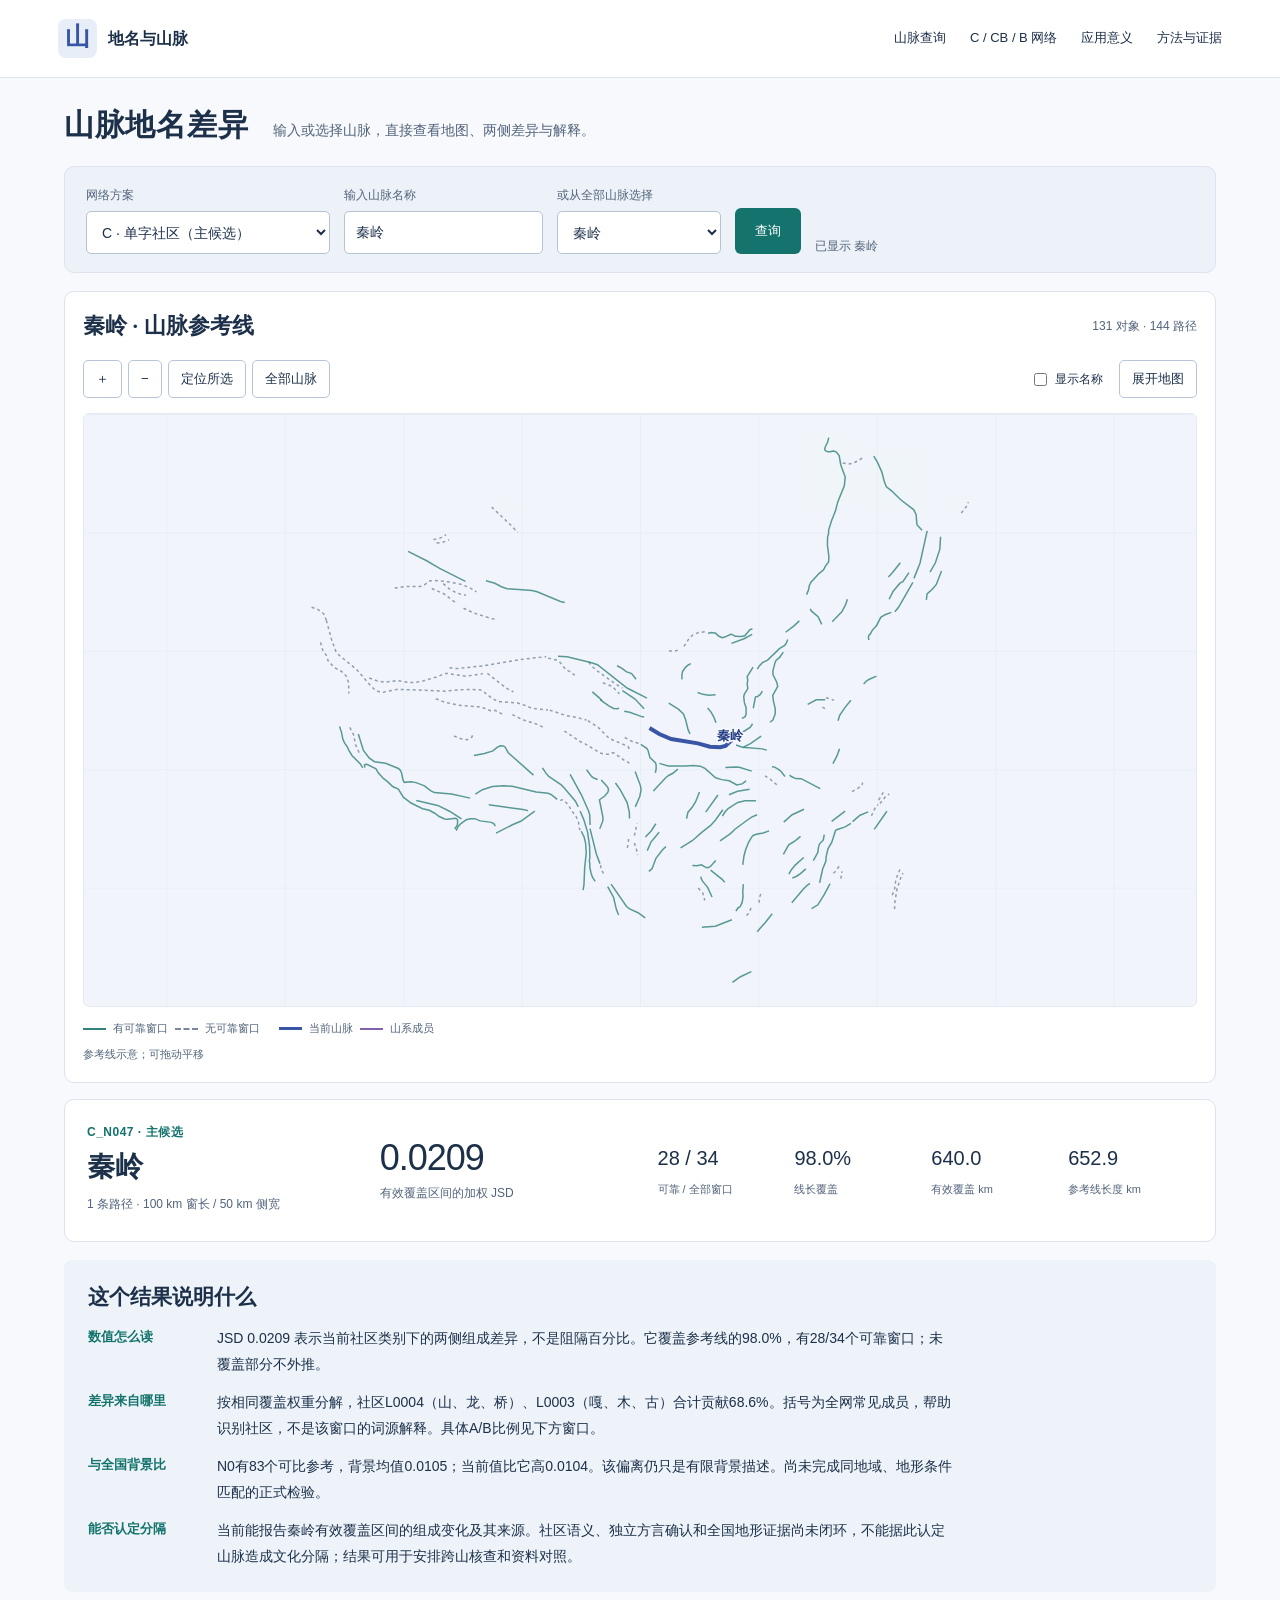
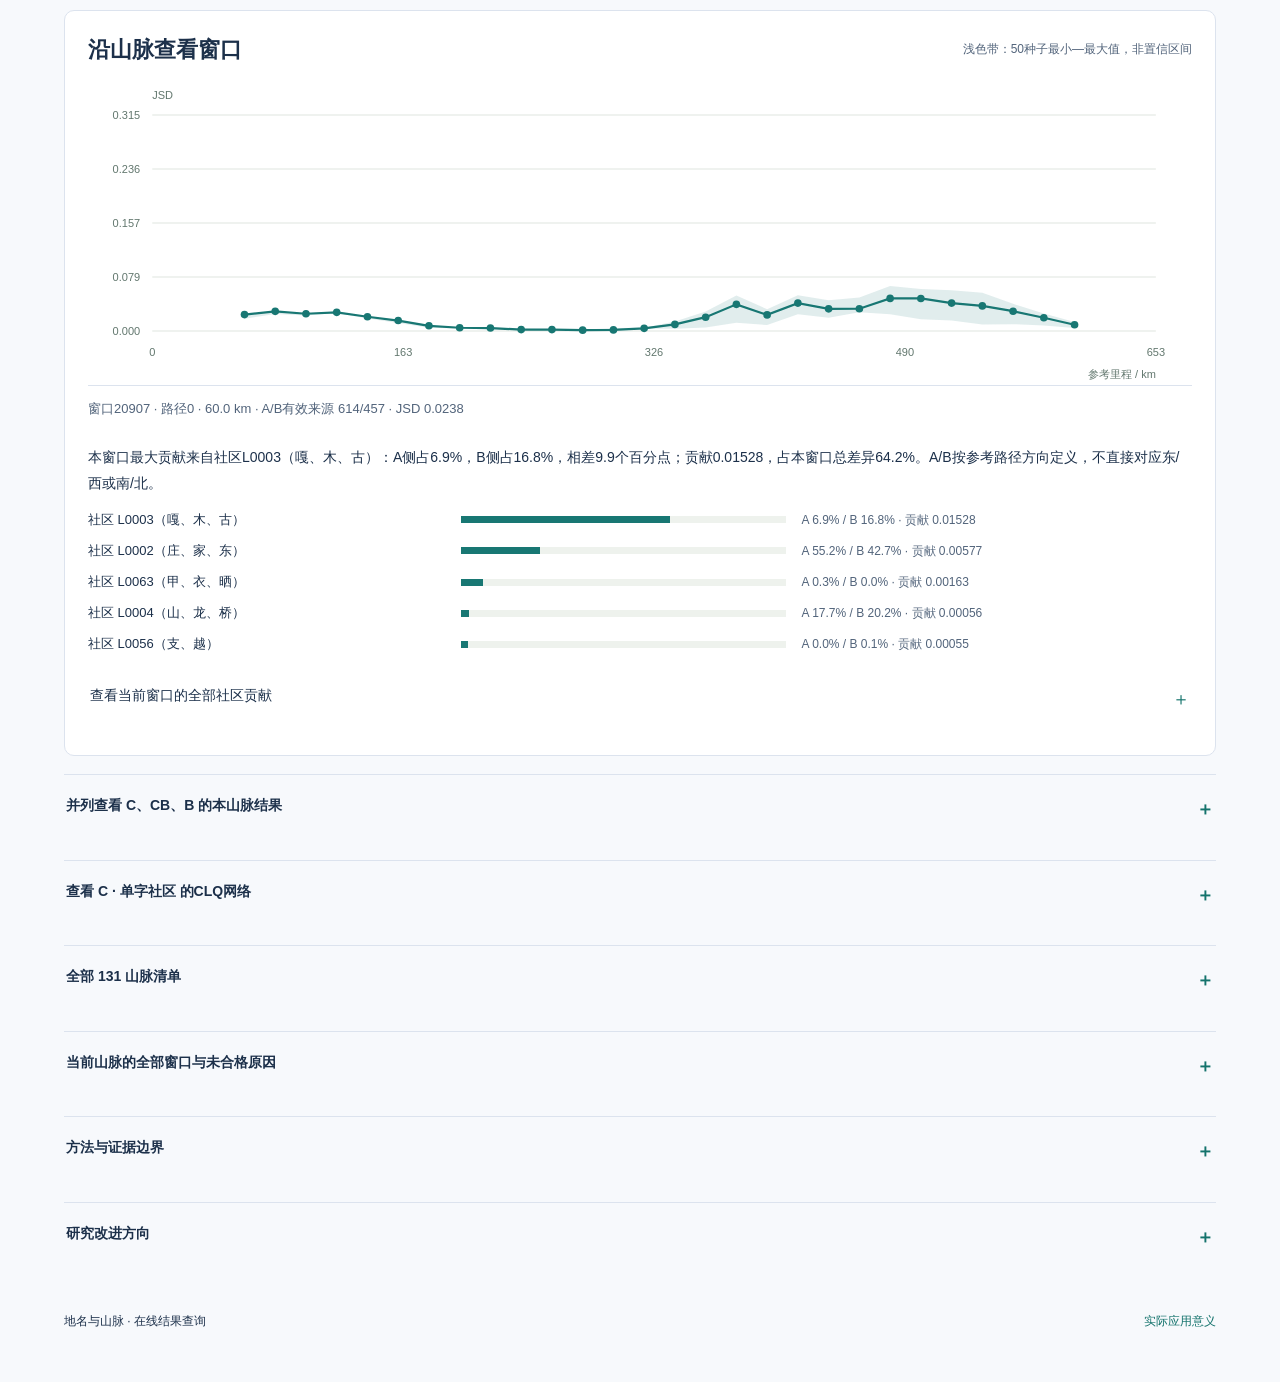
==== commit 9803b84e: "Add immediate mountain query, large map, B network and evidence-based JSD explanations" ====
--- a/web/index.html
+++ b/web/index.html
@@ -1,28 +1,16 @@
 <!doctype html>
-<html lang="zh-CN"><head><meta charset="utf-8"><meta name="viewport" content="width=device-width,initial-scale=1"><meta name="description" content="全国村级地名特征社区与指定山脉参考线两侧组成差异的阶段成果、窗口JSD和证据审计。"><title>地名与山脉 · 研究成果</title><link rel="stylesheet" href="style.css?v=20261027b"></head>
-<body>
-<a class="skip-link" href="#main">跳到主要内容</a>
-<header class="topbar"><a class="brand" href="#"><span class="brand-symbol">山</span> 地名与山脉 <span class="brand-sub">研究成果档案</span></a><nav aria-label="页面导航"><a href="#explore">全部山脉</a><a href="applications.html">应用意义</a><a href="#evidence">证据关口</a><a href="#figures">图表与资料</a><a href="#directions">研究路线</a></nav><span class="edition">更新于 2026.10.27</span></header>
-<main id="main">
-<section class="hero"><div><p class="eyebrow">全国村级地名文化社区研究</p><h1>循着地名，<br>观察山脉两侧</h1><p class="hero-copy">从字与双字的空间共现出发，观察指定山脉参考线两侧的地名组成。这里呈现已核验的差异、贡献与局限，帮助判断后续研究需要补齐什么证据。</p><div class="hero-actions"><a class="button" href="#explore">浏览全部山脉</a><a class="text-link" href="applications.html">这项研究可以怎样使用</a></div></div><aside class="hero-note"><span class="tiny-label">当前研究边界</span><p>组成不同，<br>还不等于文化屏障。</p><div class="rule"></div><span>两主候选并列保留。当前结果是指定数据、来源支持和参考线下的描述；正式条件推断与独立文化验证尚未闭环。</span><div class="parameter-line">100 km 窗口 · 50 km 侧宽<br>20 km 步长 · 每侧 ≥30 来源</div></aside></section>
-<section class="stat-strip" aria-label="研究规模"><div><strong>131</strong><span>具名评价对象</span></div><div><strong>2,192</strong><span>主尺度移动窗口</span></div><div><strong>580</strong><span>每候选可靠窗口 / 87 对象</span></div><div><strong>48.22<small>%</small></strong><span>登记参考线长度覆盖</span></div></section>
-<section id="explore" class="section"><div class="section-heading"><div><p class="eyebrow">山脉查询</p><h2>全部山脉，都能查到</h2></div><p>主组成 A_nonisolated + exclude。<br>JSD 以 2 为底，不取根、不加伪计数；不合格结果保留 NA。</p></div>
-<div class="catalog-intro"><span><b>131</b> 具名对象</span><span><b>144</b> 条参考路径</span><span><b>44</b> 对象当前无可靠窗，照常保留</span><a href="#all-mountains">打开完整清单</a></div><div class="toolbar"><label>主候选<select id="candidate" name="candidate"><option value="C_T20_base">C · 单字特征社区 / C_N047</option><option value="CB_T20_base">CB · 单字与双字社区 / CB_N047</option></select></label><label>山脉名称<input id="mountain" name="mountain" autocomplete="off" list="mountain-options" value="秦岭" placeholder="例如：秦岭、横断山…"><datalist id="mountain-options"></datalist></label><button class="button" id="search">查看结果</button><span id="load-state" role="status" aria-live="polite">正在载入已核验结果…</span></div>
-<div class="explorer-grid"><div class="map-card"><div class="card-heading"><h3>全部 131 山脉 · 参考线分布</h3><span class="muted">仅参考线示意 · 非行政区划图</span></div><div class="map-tools" aria-label="地图操作"><button id="zoom-in" aria-label="放大地图">＋</button><button id="zoom-out" aria-label="缩小地图">−</button><button id="fit-selected">定位所选</button><button id="reset-map">全部山脉</button><label><input id="show-labels" type="checkbox"> 显示全部名称</label></div><svg id="map" viewBox="0 0 800 500" role="group" aria-label="131山脉参考线，点击或按回车选择；可用完整清单查询"></svg><p class="map-instruction">点线选择山脉；拖动平移，按钮缩放。细线也可从下方完整清单选择。</p><div class="map-legend"><span class="legend-line"></span><span>有可靠窗口</span><span class="legend-line no-support"></span><span>无可靠窗口</span><span class="legend-line selected"></span><span>当前山脉</span><span class="legend-line system-line"></span><span>山系成员</span><span class="muted">Albers 等积投影视图；仅展示简化</span></div></div>
-<aside class="result-card"><p class="eyebrow" id="candidate-label">C_N047</p><h2 id="mountain-title">秦岭</h2><p class="muted" id="support-note"></p><div class="main-number"><strong id="mountain-jsd">—</strong><span>有效覆盖区间的长度加权 JSD</span></div><div class="result-stats"><div><b id="window-count">—</b><span>可靠 / 全部窗口</span></div><div><b id="coverage">—</b><span>登记线长覆盖</span></div><div><b id="covered-km">—</b><span>有效覆盖里程 km</span></div><div><b id="length-km">—</b><span>参考线总里程 km</span></div></div><p id="result-caveat" class="note"></p><a id="download-windows" class="text-link" href="downloads/C_T20_base_primary_windows.csv">下载当前候选的完整窗口表 ↓</a></aside></div>
-<section class="system-panel" aria-labelledby="system-title"><div class="section-heading"><div><p class="eyebrow">复合山系成员对照</p><h3 id="system-title">横断山系，逐条看清成员</h3></div><button id="toggle-system" class="secondary-button" aria-pressed="false">高亮 9 条成员</button></div><p>沿用旧工程的 9 成员分组用于导航。单条“横断山”参考线不等于整个山系；新版尚无山系合成 JSD。</p><div id="system-members" class="member-list"></div><div class="table-scroll system-table"><table><caption id="system-caption">当前候选的逐成员结果</caption><thead><tr><th scope="col">成员</th><th scope="col">覆盖加权 JSD</th><th scope="col">可靠 / 全部窗</th><th scope="col">线长覆盖</th></tr></thead><tbody id="system-table"></tbody></table></div><details class="method-detail"><summary>旧版怎样汇总，新版为何分别展示</summary><p>旧版 CBI 使用“子山脉长度 × 可靠覆盖 × 置信度”加权。该口径没有移植到新版。新版若建立山系评价，需先核对分支、方向、重叠窗口和共享来源，明确估计对象；不能把各成员 JSD 直接相加或平均后解释为山系两侧差异。成员分组是旧工程约定，尚未完成地理分类的外部核验。</p></details><a class="text-link" href="downloads/hengduan_members_comparison.csv">下载 C / CB 两候选 × 9 成员对照 CSV</a></section><div class="chart-card"><div class="card-heading"><div><h3>沿线窗口与算法种子范围</h3><p class="muted">实线为冻结社区 JSD；浅色范围是 50 个优化种子的最小—最大值，属于算法变化范围。</p></div><span class="chip">范围不是置信区间</span></div><svg id="profile" viewBox="0 0 1100 300" role="img" aria-label="山脉沿线窗口JSD"></svg><div id="window-detail" class="window-detail">点击可靠窗口，查看来源支持及类别贡献。</div><div id="contributions"></div><p class="caption">不合格窗口和路径分支处断开；不会把 NA 填成 0。横坐标为各路径的参考里程，不代表真实交通路线。</p></div>
-<section id="all-mountains" class="all-results" aria-labelledby="all-title"><div class="catalog-header"><div><h3 id="all-title">完整山脉清单</h3><p>全部对象默认列出；NA 表示当前不满足规则，不能读作低差异。</p></div><label>筛选名称<input type="search" id="table-filter" name="table-filter" autocomplete="off" placeholder="输入名称片段…"></label><span id="catalog-count" role="status" aria-live="polite">131 / 131</span><a class="text-link" href="downloads/primary_mountain_results.csv">全部结果 CSV</a></div><div class="table-scroll"><table><caption class="sr-only">全部131山脉的当前候选结果</caption><thead><tr><th scope="col">山脉</th><th scope="col">覆盖加权 JSD</th><th scope="col">可靠窗口</th><th scope="col">线长覆盖</th><th scope="col">状态</th></tr></thead><tbody id="mountain-table"></tbody></table></div></section><details class="window-audit"><summary>当前山脉的全部窗口与未合格原因</summary><p>沿原始规则保留几何、有效来源数和 NA 原因；不以原始未合格 JSD 替换正式值。A/B 为参考线方向的两侧，方向与分支需结合原始几何审查。</p><div class="table-scroll"><table><thead><tr><th scope="col">窗口</th><th scope="col">路径</th><th scope="col">参考里程 km</th><th scope="col">A / B 来源</th><th scope="col">JSD</th><th scope="col">状态 / NA 原因</th></tr></thead><tbody id="window-table"></tbody></table></div></details></section>
-<section id="applications" class="section application-teaser"><div><p class="eyebrow">实际应用</p><h2>把分析变成调查线索</h2><p>当前最直接的用途，是帮助研究者和地方文化工作者缩小调查范围、对照资料、记录证据缺口。应用价值需通过后续实地工作检验。</p><a class="button" href="applications.html">查看应用场景与使用步骤</a></div><div class="teaser-uses"><article><span>调查准备</span><h3>形成跨山脉对照清单</h3><p>同时看差异、来源支持、覆盖和种子变化，选择值得核查的对象与反例。</p></article><article><span>地名文化档案</span><h3>为地方志与口述材料找线索</h3><p>结合旧名、读音与词源核实解释；特征社区暂不视作文化类别。</p></article><article><span>教学与公共展示</span><h3>让差异与缺口都可见</h3><p>比较全部山脉和两个候选，追溯窗口与贡献，不把高值贴成文化屏障。</p></article></div></section><section id="evidence" class="section evidence-section"><div class="section-heading"><div><p class="eyebrow">证据关口</p><h2>计算走通了，证据走到了哪里</h2></div><p>工程验收与科学支持分别记录。<br>反向结果、零资格和未执行项目同样公开。</p></div><div class="evidence-grid">
-<article class="evidence-card"><span class="status verified">已核验 · 限定范围</span><h3>贡献分解与机制对照</h3><p>类别贡献加回总 JSD；同支持下的原身份与聚合差异、社区内部损失均可追溯。</p><strong>1.22 × 10<sup>−15</sup></strong><small>12 个窗口独立重算最大误差</small><p class="fine">数学成立不证明文化真实性；聚合效果不能直接归功于 CLQ 筛边。</p></article>
-<article class="evidence-card"><span class="status partial">有限背景 · 不作正式推断</span><h3>全国背景与局部候选</h3><p>N0 可比 78 对象中，C 有 43、CB 有 45 的背景差为负。条件基准尚未完成。</p><strong>88 → 65</strong><small>N1 卡尺候选 → 排邻近后保留</small><p class="fine">保留池无对象达到 20 候选；共享来源图不是独立性检验。</p></article>
-<article class="evidence-card"><span class="status pending">仍需外部证据</span><h3>文化语义与独立方言</h3><p>120 条双人编码材料已备，两张表仍未填写；新方言资料目前用于适尺度探索。</p><strong>0 / 0</strong><small>已完成人工编码 / 合格确认窗口</small><p class="fine">零资格不等于零语言差异。全国地形目前只有三个试点。</p></article></div>
-<div class="scope-line"><span>真实复审</span><p>Astra 对前版作出“有条件通过”；最新县表等局部修正由 Sol 完成并验收。未声称再次 Astra 批准、导师认可或研究闭环已经成立。</p></div></section>
-<section id="figures" class="section"><div class="section-heading"><div><p class="eyebrow">图表与资料</p><h2>把变化和缺口放在同一张图里</h2></div><p>图件由已存数值重绘，可下载 PNG、SVG 和 PDF。<br>没有新增实验，也没有为展示挑选更有利参数。</p></div><div class="figure-grid">
-<figure><img width="1200" height="800" loading="lazy" src="figures/01_support_coverage.png" alt="10至50来源门槛与可靠窗口和线长覆盖"><figcaption><span>01</span><div><h3>来源支持与覆盖</h3><p>C、CB 覆盖曲线重合。30 是主门槛；改变覆盖不等于独立稳健性复制。</p><a href="figures/01_support_coverage.pdf">PDF ↓</a><a href="figures/01_support_coverage.svg">SVG ↓</a></div></figcaption></figure>
-<figure><img width="1200" height="800" loading="lazy" src="figures/02_N1_thresholds.png" alt="初始88与保留65在四个候选门槛的对象数"><figcaption><span>02</span><div><h3>冻结候选池的可行性</h3><p>1 / 5 / 10 只作诊断；降低门槛不能自动使正式推断成立。</p><a href="figures/02_N1_thresholds.pdf">PDF ↓</a><a href="figures/02_N1_thresholds.svg">SVG ↓</a></div></figcaption></figure>
-<figure><img width="1200" height="800" loading="lazy" src="figures/03_seed_diagnostics.png" alt="50种子JSD极差的累计分布及不稳定指数关联"><figcaption><span>03</span><div><h3>种子变化与局部差异</h3><p>有些局部窗口变化较大。支持指数与种子变化相关弱，不作为文化不可靠百分比。</p><a href="figures/03_seed_diagnostics.pdf">PDF ↓</a><a href="figures/03_seed_diagnostics.svg">SVG ↓</a></div></figcaption></figure>
-<figure><img width="1200" height="800" loading="lazy" src="figures/04_county_units.png" alt="完整原始地名和县码分组后的省级记录单元与多标签分布"><figcaption><span>04</span><div><h3>县表原名记录单元</h3><p>2,954 单元、279 多大区标签集合。不是认证行政县；跨省、跨市同码已分开。</p><a href="figures/04_county_units.pdf">PDF ↓</a><a href="figures/04_county_units.svg">SVG ↓</a></div></figcaption></figure></div>
-<div class="download-panel"><div><h3>汇总成果下载</h3><p>仅含公开派生成果和文字报告，计算源码与完整复现库由研究者另行管理。</p></div><div class="download-links"><a href="downloads/primary_mountain_results.csv">两候选 × 131 山脉 CSV ↓</a><a href="downloads/N1_frozen_pool_thresholds.csv">N1 门槛表 CSV ↓</a><a href="downloads/N0_descriptive_background.csv">N0 描述背景 CSV ↓</a><a href="downloads/county_raw_name_province_summary.csv">县表区域汇总 CSV ↓</a><a href="downloads/research-status-20261027.pdf">现状与卡点报告 PDF ↓</a><a href="downloads/research-directions-20261027.pdf">44 项研究方向 PDF ↓</a></div></div></section>
-<section id="directions" class="section"><div class="section-heading"><div><p class="eyebrow">后续研究</p><h2>保留方向，也保留停止条件</h2></div><p>U 为用户明确方向，A 为 Astra 方法细化。<br>基于可访问记录整理，不等同于全部历史聊天转录。</p></div><div class="route"><div><span>01</span><h3>明确阶段对象</h3><p>指定参考线两侧组成描述与因果分隔分开，保留 C / CB 两主候选。</p></div><div><span>02</span><h3>语义与观察资格</h3><p>真实编码、独立调查出处、县界位置与代码史，优先补证据。</p></div><div><span>03</span><h3>CLQ 与条件基准</h3><p>筛边对照、地形共同支持与联合校准通过后，才考虑正式连续段。</p></div></div><div id="direction-list"></div></section>
-<footer><div><strong>地名与山脉</strong><p>阶段成果 / 2026.10.27<br>空间关联与组成差异不直接解释为因果。</p></div><div><a href="https://tunjixiao-spec.github.io/place_barrier_index/">查看旧 06b / CBI 历史档案 ↗</a><p>旧口径独立保留，不与新版 JSD 混合比较。</p><a href="design-notes.html">界面参考与技能使用记录</a><br><a href="https://github.com/tunjixiao-spec/place_barrier_results">公开成果仓库 ↗</a></div></footer>
-</main><noscript>交互查询需要浏览器 JavaScript。静态图表和下载链接仍可使用。</noscript><script src="app.js?v=20261027b"></script></body></html>
+<html lang="zh-CN"><head><meta charset="utf-8"><meta name="viewport" content="width=device-width,initial-scale=1"><meta name="theme-color" content="#f7f9fc"><meta name="description" content="输入或选择山脉，直接查看C、CB、B地名网络的地图、窗口差异及解释。"><title>山脉地名差异 · 在线查询</title><link rel="stylesheet" href="style.css?v=20261027c"></head>
+<body><a class="skip-link" href="#main">跳到主要内容</a><header class="topbar"><a class="brand" href="#explore"><span class="brand-symbol">山</span> 地名与山脉</a><nav aria-label="页面导航"><a href="#explore">山脉查询</a><a href="#network">C / CB / B 网络</a><a href="applications.html">应用意义</a><a href="#methods">方法与证据</a></nav></header>
+<main id="main"><section id="explore" class="query-section"><div class="query-heading"><h1>山脉地名差异</h1><p>输入或选择山脉，直接查看地图、两侧差异与解释。</p></div>
+<div class="toolbar"><label>网络方案<select id="candidate" name="candidate"><option value="C_T20_base">C · 单字社区（主候选）</option><option value="CB_T20_base">CB · 单字与双字社区（主候选）</option><option value="B_T20_base">B · 双字社区（机制对照）</option></select></label><label>输入山脉名称<input id="mountain" name="mountain" autocomplete="off" list="mountain-options" value="秦岭" placeholder="例如：秦岭、横断山系…"><datalist id="mountain-options"></datalist></label><label>或从全部山脉选择<select id="mountain-select" name="mountain-select" aria-label="从全部131山脉或横断山系中选择"></select></label><button class="button" id="search">查询</button><span id="load-state" role="status" aria-live="polite">正在载入结果…</span></div>
+<div class="explorer-grid"><div class="map-card"><div class="card-heading"><h2 id="map-title">山脉参考线</h2><span class="muted">131 对象 · 144 路径</span></div><div class="map-tools" aria-label="地图操作"><button id="zoom-in" aria-label="放大地图">＋</button><button id="zoom-out" aria-label="缩小地图">−</button><button id="fit-selected">定位所选</button><button id="reset-map">全部山脉</button><label><input id="show-labels" type="checkbox"> 显示名称</label><button id="expand-map" aria-pressed="false">展开地图</button></div><svg id="map" viewBox="0 0 800 500" role="group" aria-label="山脉参考线，点击或按回车选择"></svg><div class="map-legend"><span class="legend-line"></span><span>有可靠窗口</span><span class="legend-line no-support"></span><span>无可靠窗口</span><span class="legend-line selected"></span><span>当前山脉</span><span class="legend-line system-line"></span><span>山系成员</span><span class="muted">参考线示意；可拖动平移</span></div></div>
+<aside class="result-card"><div><p class="eyebrow" id="candidate-label">C_N047</p><h2 id="mountain-title">秦岭</h2><p class="muted" id="support-note"></p></div><div class="main-number"><strong id="mountain-jsd">—</strong><span>有效覆盖区间的加权 JSD</span></div><div class="result-stats"><div><b id="window-count">—</b><span>可靠 / 全部窗口</span></div><div><b id="coverage">—</b><span>线长覆盖</span></div><div><b id="covered-km">—</b><span>有效覆盖 km</span></div><div><b id="length-km">—</b><span>参考线长度 km</span></div></div><p id="result-caveat" class="sr-only"></p></aside></div>
+<section id="interpretation" class="interpretation" aria-labelledby="interpretation-title"><h2 id="interpretation-title">这个结果说明什么</h2><div id="result-explanation" aria-live="polite"></div></section>
+<section id="composite-panel" class="system-panel" aria-labelledby="system-title" hidden><div class="section-heading"><h2 id="system-title">横断山系 · 9 成员分别查看</h2><button id="toggle-system" class="secondary-button" aria-pressed="false">高亮 9 条成员</button></div><p>单条“横断山”另行保留；新版尚无山系合成 JSD。</p><div id="system-members" class="member-list"></div><div class="table-scroll system-table"><table><caption id="system-caption">逐成员结果</caption><thead><tr><th scope="col">成员</th><th scope="col">JSD</th><th scope="col">可靠 / 全部窗</th><th scope="col">线长覆盖</th></tr></thead><tbody id="system-table"></tbody></table></div></section>
+<section id="profile-card" class="chart-card"><div class="card-heading"><h2>沿山脉查看窗口</h2><span class="muted" id="seed-note">冻结结果与算法种子变化范围</span></div><svg id="profile" viewBox="0 0 1100 300" role="img" aria-label="山脉沿线窗口JSD"></svg><div id="window-detail" class="window-detail"></div><p id="window-explanation" class="window-explanation"></p><div id="contributions"></div><details class="full-composition"><summary>查看当前窗口的全部社区贡献</summary><div class="table-scroll"><table><thead><tr><th scope="col">社区</th><th scope="col">A侧比例</th><th scope="col">B侧比例</th><th scope="col">JSD贡献</th><th scope="col">占总差异</th></tr></thead><tbody id="composition-table"></tbody></table></div></details></section>
+<details id="candidate-comparison" class="inline-details"><summary>并列查看 C、CB、B 的本山脉结果</summary><p>三者的类别维度与有效来源不同，JSD数值不能直接用于方案优劣排名。</p><div class="table-scroll"><table><thead><tr><th scope="col">方案</th><th scope="col">角色</th><th scope="col">JSD</th><th scope="col">可靠 / 全部窗</th><th scope="col">线长覆盖</th></tr></thead><tbody id="candidate-comparison-table"></tbody></table></div></details>
+<details id="network" class="inline-details network-panel"><summary><span id="network-heading">查看当前网络与社区</span></summary><div id="network-stats" class="catalog-intro"></div><div class="network-controls"><label>社区<select id="network-group" name="network-group"><option value="">全部非孤立社区</option></select></label><label><input type="checkbox" id="network-isolates"> 显示孤立特征</label><span id="network-state" role="status" aria-live="polite"></span></div><canvas id="network-canvas" role="img" aria-label="CLQ特征网络，使用下方社区清单查询成员"></canvas><p id="network-selection" class="window-explanation">选择社区或点击节点查看成员。</p><p class="caption">节点为地名特征，边为已保存的CLQ关系；按既有社区排布，位置不是地理坐标，分组未经文化语义认证。主组成不使用孤立特征。</p><div class="table-scroll"><table><thead><tr><th scope="col">社区</th><th scope="col">特征数</th><th scope="col">全网常见成员</th></tr></thead><tbody id="network-community-table"></tbody></table></div></details>
+<details id="all-mountains" class="inline-details"><summary>全部 131 山脉清单</summary><div class="catalog-header"><label>筛选名称<input type="search" id="table-filter" name="table-filter" autocomplete="off" placeholder="输入名称片段…"></label><span id="catalog-count" role="status" aria-live="polite">131 / 131</span></div><div class="table-scroll"><table><thead><tr><th scope="col">山脉</th><th scope="col">JSD</th><th scope="col">可靠窗口</th><th scope="col">线长覆盖</th><th scope="col">状态</th></tr></thead><tbody id="mountain-table"></tbody></table></div></details>
+<details id="window-audit" class="inline-details window-audit"><summary>当前山脉的全部窗口与未合格原因</summary><div class="table-scroll"><table><thead><tr><th scope="col">窗口</th><th scope="col">路径</th><th scope="col">参考里程 km</th><th scope="col">A / B 来源</th><th scope="col">JSD</th><th scope="col">状态</th></tr></thead><tbody id="window-table"></tbody></table></div></details>
+</section><details id="methods" class="inline-details"><summary>方法与证据边界</summary><p>主组成 A_nonisolated + exclude；窗长100 km、每侧50 km、步长20 km、每侧至少30条有效唯一来源。C / CB为主候选，B为机制对照。</p><p>JSD为以2为底的组成散度，范围0—1：0表示两侧组成相同，1表示类别支持完全分离；不是“文化阻隔百分比”。NA表示不满足当前规则。</p><p>曲线不连接未合格窗口或不同路径；横坐标为各路径参考里程。C / CB浅色带为50种子最小—最大值，不是置信区间；B尚无对应逐窗种子范围。</p><p>N0只作有限全国背景描述；正式同地域及地形条件基准、联合连续段推断尚未完成。真实语义编码和合格独立方言确认窗口均为0，全国地形仅有三个试点窗口。</p><p>横断山系沿用旧工程9成员分组作导航。旧版“长度×覆盖×置信度”的CBI汇总没有移植到新版；山系合成需先核查重叠、共享来源和观察目标。</p><p><a href="applications.html">实际应用与使用流程</a> · <a href="design-notes.html">界面与技能记录</a></p></details>
+<details id="directions" class="inline-details"><summary>研究改进方向</summary><div id="direction-list"></div></details><footer><span>地名与山脉 · 在线结果查询</span><a href="applications.html">实际应用意义</a></footer></main><noscript>请启用浏览器JavaScript以查询山脉结果。</noscript><script src="app.js?v=20261027c"></script></body></html>
--- a/web/style.css
+++ b/web/style.css
@@ -7,3 +7,8 @@
 @media(max-width:700px){body{font-size:14px}.topbar{padding:14px 5%;display:block}.topbar nav{overflow:auto;white-space:nowrap;gap:18px;margin-top:14px;padding:2px 1px 6px}.hero{padding:30px 0}.hero h1{font-size:35px}.hero-note{margin-top:26px}.hero-copy{font-size:14px}.hero-actions{flex-wrap:wrap;gap:16px}.stat-strip span{font-size:11px}.catalog-intro{gap:10px 15px;font-size:12px}.catalog-intro a{margin-left:0}.explorer-grid{grid-template-columns:minmax(0,1fr)}.toolbar label:first-child,.toolbar label:nth-child(2){flex-basis:100%}.toolbar #load-state{font-size:12px}.toolbar input,.toolbar select{width:100%}.map-card{padding:15px}.map-tools button{min-height:40px;padding:7px 10px}.map-tools label{font-size:12px}#map{min-height:0;aspect-ratio:8/5}.result-stats{grid-template-columns:1fr 1fr;gap:17px}.result-stats b{font-size:21px}.result-stats span{font-size:12px}.system-panel{padding:19px 16px}.system-panel .section-heading{display:flex;flex-wrap:wrap;align-items:center;gap:12px}.system-panel h3{font-size:21px}.catalog-header{gap:12px}.catalog-header>div{flex-basis:100%}.catalog-header label{flex:1;min-width:0}.catalog-header input{width:100%}.table-scroll td,.table-scroll th{padding:10px 12px;white-space:nowrap}.application-teaser{grid-template-columns:1fr;gap:30px}.section-heading h2{font-size:25px}.scope-line{font-size:12px}.contrib-row{font-size:11px;grid-template-columns:65px minmax(0,1fr) 100px}.figure-grid img,.figure-grid figure:nth-child(3) img{height:auto;aspect-ratio:auto}.application-layout{display:block;padding-top:10px}.app-toc{position:static;flex-direction:row;flex-wrap:wrap;gap:12px 18px;padding-bottom:24px;margin-bottom:24px;border-bottom:1px solid var(--line);font-size:13px}.use-case{grid-template-columns:1fr;gap:12px}.use-case dl{margin:0}.use-case dl dt,.use-case dl dd{display:inline;margin:0 8px 0 0;font-size:12px}.app-hero{padding:30px 0 20px}.app-hero h1{font-size:33px}.app-content h2{font-size:25px}.app-content p,.app-content li{font-size:14px}.app-content section{padding-bottom:28px}.case-note{padding:16px}.app-toc a{white-space:nowrap}}
 @media(prefers-reduced-motion:reduce){html{scroll-behavior:auto}*,*:before,*:after{animation:none!important;transition:none!important}}
 .app-content a.button{color:#fff;text-decoration:none}
+
+/* Query-first view: large map, immediate selection, concise result interpretation. */
+[hidden]{display:none!important}.query-section{padding-top:26px}.query-heading{display:flex;gap:25px;align-items:baseline;margin-bottom:20px}.query-heading h1{font-family:var(--serif);font-size:30px;margin:0;line-height:1.4}.query-heading p{margin:0;font-size:14px;color:var(--muted)}.toolbar{margin-bottom:18px;gap:14px;align-items:flex-end}.toolbar label:first-child{flex:.9}.toolbar label:nth-child(2){flex:.85}.toolbar label:nth-child(3){flex:1}.toolbar #load-state{flex-basis:100%;padding:0;line-height:1.4}.explorer-grid{display:block}#map{height:clamp(470px,66vh,780px);width:100%;aspect-ratio:auto;max-height:none}.map-card{padding:18px}.map-card h2{font-size:22px}#expand-map{margin-left:10px}.map-card.map-expanded{position:fixed;inset:10px;z-index:80;display:flex;flex-direction:column;box-shadow:0 0 0 20px #1c304acc}.map-card.map-expanded #map{flex:1;height:auto;min-height:0}.map-card.map-expanded .map-legend{flex:none}.result-card{margin-top:16px;display:grid;grid-template-columns:minmax(180px,.9fr) minmax(190px,.85fr) minmax(0,1.8fr);gap:25px;align-items:center;border-top:1px solid var(--line);padding:22px}.result-card h2{font-size:28px;margin:0 0 6px}.result-card p{margin-bottom:5px}.result-card .main-number{margin:0}.result-card .main-number strong{font-size:36px}.result-card .main-number span{font-size:12px}.result-stats{grid-template-columns:repeat(4,1fr);border:0;padding:0;gap:12px}.result-stats b{font-size:20px}.result-stats span{font-size:11px}.interpretation{margin:18px 0;background:#edf3f8;border-radius:8px;padding:22px 24px}.interpretation h2{font-size:21px;margin-bottom:14px}.interpretation-line{display:grid;grid-template-columns:115px minmax(0,1fr);gap:14px;margin-top:12px}.interpretation-line strong{font-size:13px;font-weight:600;color:var(--teal)}.interpretation-line p{font-size:14px;line-height:1.85;margin:0;max-width:95ch}.chart-card{margin:18px 0}.chart-card h2{font-size:22px}.window-explanation{font-size:14px;line-height:1.9;color:var(--ink);margin:12px 0}.contrib-row{grid-template-columns:minmax(170px,1.1fr) minmax(100px,1fr) minmax(200px,1.2fr);font-size:13px;gap:15px}.contrib-value{text-align:left;font-size:12px}.inline-details{border-top:1px solid var(--line);margin-top:16px;padding:2px 0}.inline-details>summary,.full-composition>summary{font-size:14px;font-weight:600;justify-content:space-between}.inline-details>summary:after,.full-composition>summary:after{content:'＋';font-size:18px;color:var(--teal)}.inline-details[open]>summary:after,.full-composition[open]>summary:after{content:'−'}.inline-details>p{font-size:13px;color:var(--muted);line-height:1.9;max-width:90ch}.system-panel{margin-top:18px}.system-panel h2{font-size:22px}.system-panel>p{margin-bottom:12px}.network-controls{display:flex;align-items:center;gap:22px;flex-wrap:wrap;margin:20px 0}.network-controls label{font-size:13px;display:flex;gap:8px;align-items:center}.network-controls select{font-size:13px;border:1px solid #b5c3d5;border-radius:5px;background:#fff;color:var(--ink);padding:8px;max-width:100%}#network-state{font-size:12px;color:var(--muted)}#network-canvas{width:100%;height:480px;display:block;border:1px solid var(--line);border-radius:8px;background:#fff}#network-community-table button{border:0;background:transparent;color:var(--teal);text-decoration:underline;text-underline-offset:3px;font:inherit}.network-panel .catalog-intro{margin-top:16px}.full-composition{margin-top:12px}.full-composition summary{font-weight:400}.table-scroll caption{padding:8px;font-size:12px;text-align:left}body:has(.map-expanded){overflow:hidden}
+@media(max-width:1000px){.result-card{grid-template-columns:1fr 1fr}.result-stats{grid-column:1/-1}.toolbar label{min-width:180px;flex:1!important}.toolbar .button{flex:none}.query-heading{flex-wrap:wrap;gap:10px}}
+@media(max-width:700px){.query-section{padding-top:18px}.query-heading{display:block;margin-bottom:16px}.query-heading h1{font-size:27px;margin:0 0 7px}.query-heading p{font-size:13px}.toolbar{gap:12px;padding:14px}.toolbar label:first-child{flex-basis:100%!important}.toolbar label:nth-child(2),.toolbar label:nth-child(3){flex-basis:100%!important}.toolbar select,.toolbar input{height:42px}.toolbar #load-state{flex-basis:auto!important;font-size:11px;min-width:0;flex:1}.map-card{padding:12px}.map-tools{gap:6px;margin-top:12px}.map-card h2{font-size:19px}.map-legend{font-size:10px}#map{height:440px;min-height:0}.map-tools label{margin:0;font-size:12px}#expand-map{margin-left:0}.map-card.map-expanded{inset:6px}.result-card{padding:17px;gap:18px;grid-template-columns:1fr 1fr}.result-card h2{font-size:25px}.result-card .main-number strong{font-size:31px}.result-stats{grid-template-columns:repeat(2,1fr);gap:15px}.result-card .main-number span{font-size:10px}.interpretation{padding:18px}.interpretation h2{font-size:20px}.interpretation-line{display:block;margin-top:13px}.interpretation-line strong{display:block;margin-bottom:4px}.interpretation-line p{font-size:13px}.contrib-row{grid-template-columns:1fr;gap:5px;border-top:1px solid var(--line);padding-top:12px;margin-top:12px}.contrib-value{font-size:12px}.contrib-track{height:5px}.chart-card h2{font-size:20px}.network-controls{gap:14px}.network-controls label:first-child{width:100%;flex-wrap:wrap}.network-controls select{width:100%}#network-canvas{height:360px}.table-scroll td{max-width:290px;white-space:normal}#profile{min-height:180px}}
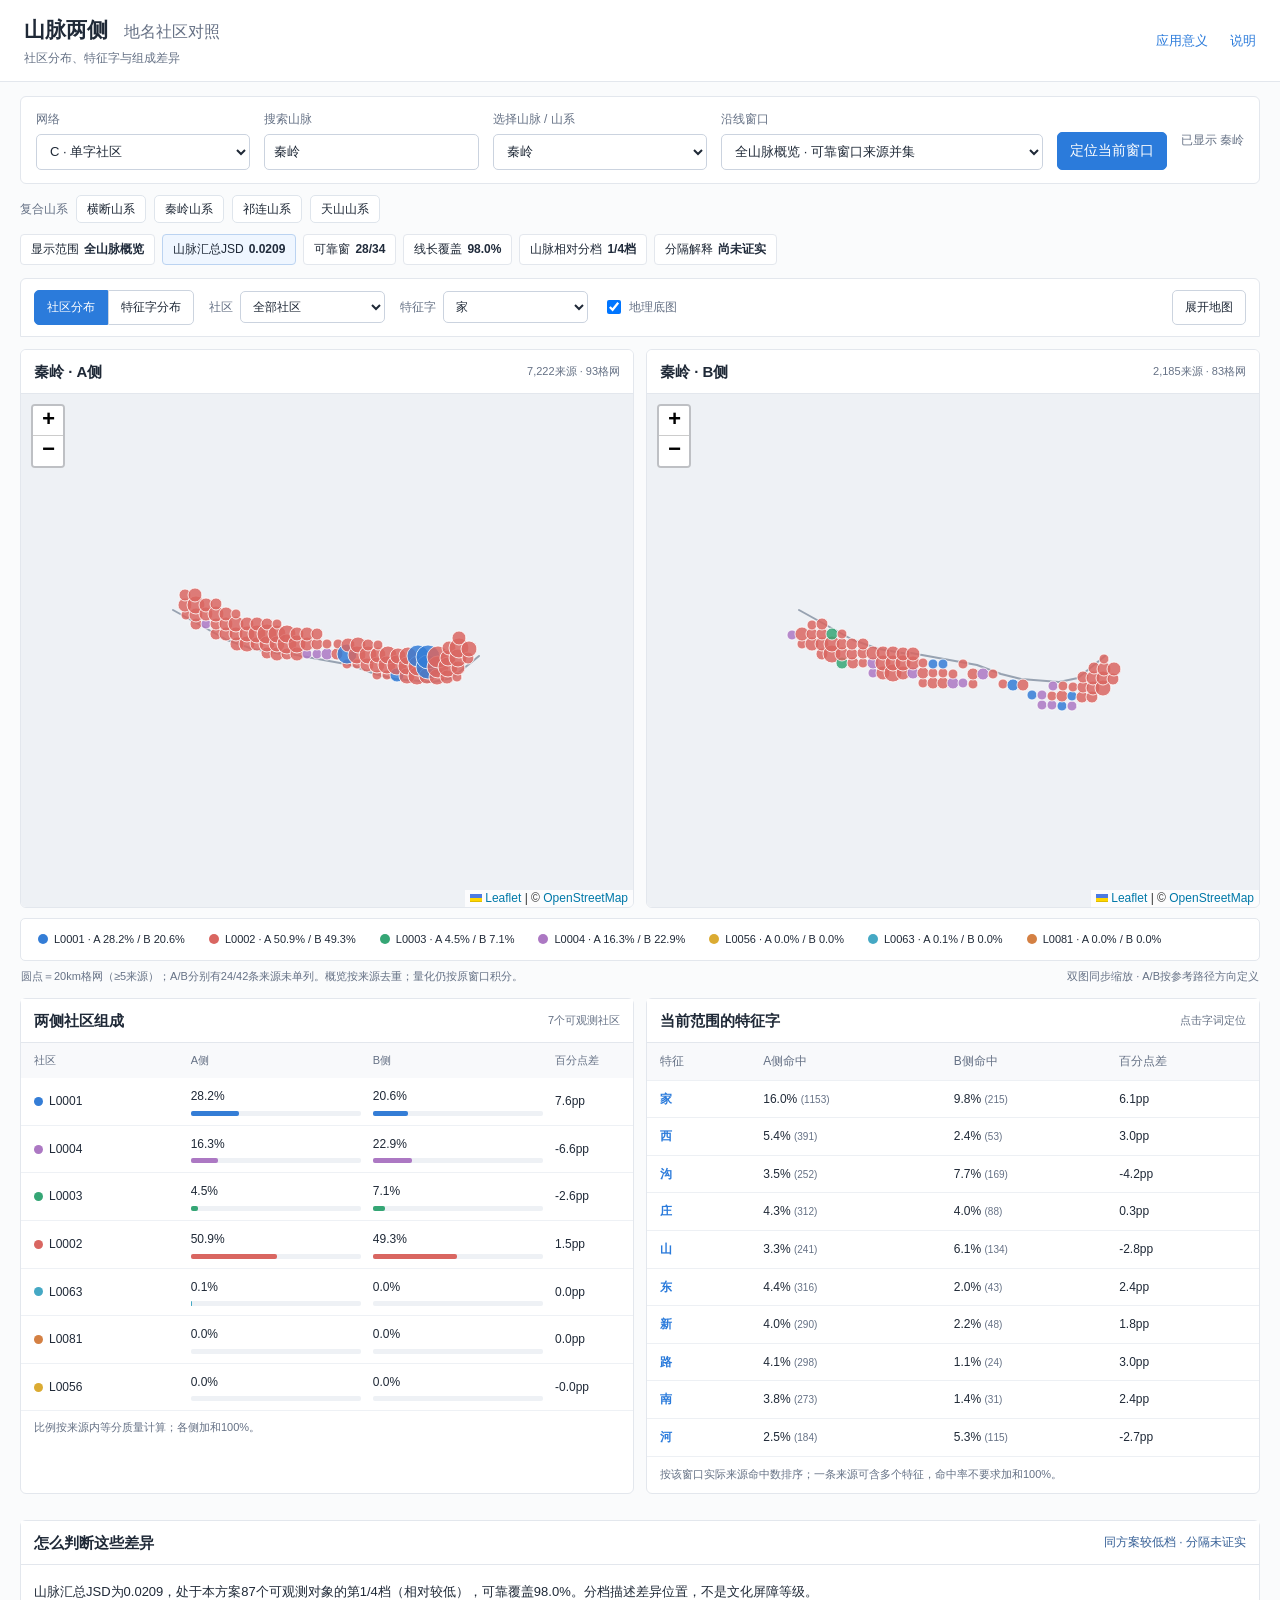
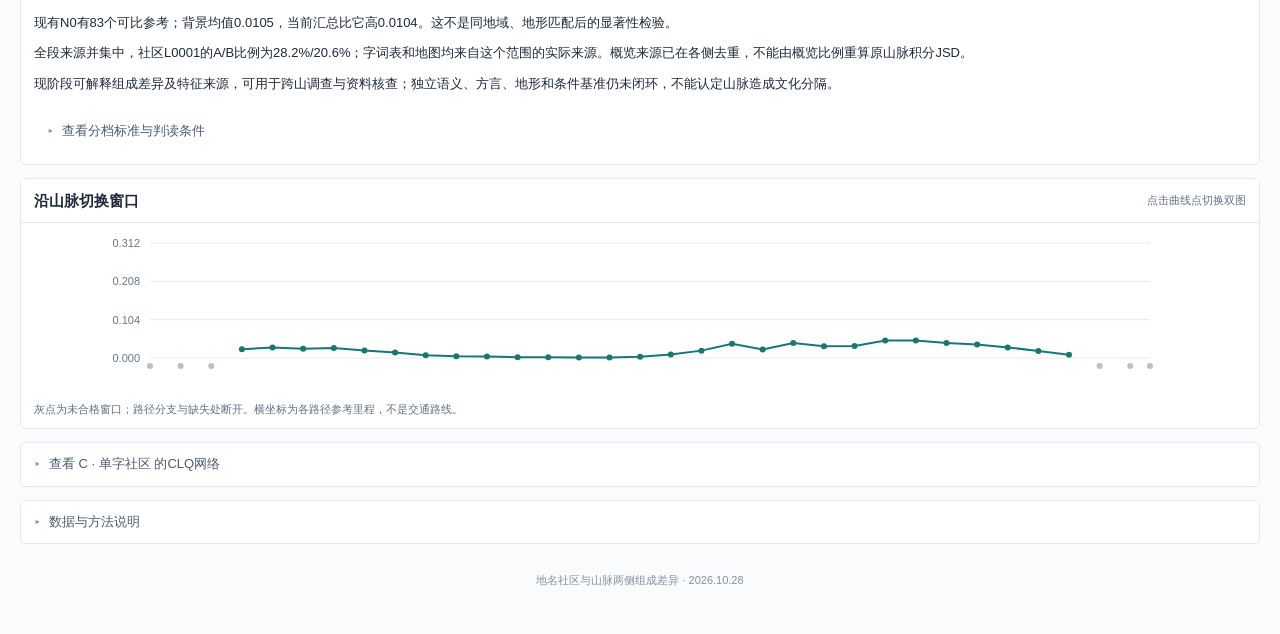
==== commit faeaaa3e: "Show local communities and feature rates on linked mountain-side maps with explicit evidence criteri" ====
--- a/web/index.html
+++ b/web/index.html
@@ -1,16 +1,13 @@
-<!doctype html>
-<html lang="zh-CN"><head><meta charset="utf-8"><meta name="viewport" content="width=device-width,initial-scale=1"><meta name="theme-color" content="#f7f9fc"><meta name="description" content="输入或选择山脉，直接查看C、CB、B地名网络的地图、窗口差异及解释。"><title>山脉地名差异 · 在线查询</title><link rel="stylesheet" href="style.css?v=20261027c"></head>
-<body><a class="skip-link" href="#main">跳到主要内容</a><header class="topbar"><a class="brand" href="#explore"><span class="brand-symbol">山</span> 地名与山脉</a><nav aria-label="页面导航"><a href="#explore">山脉查询</a><a href="#network">C / CB / B 网络</a><a href="applications.html">应用意义</a><a href="#methods">方法与证据</a></nav></header>
-<main id="main"><section id="explore" class="query-section"><div class="query-heading"><h1>山脉地名差异</h1><p>输入或选择山脉，直接查看地图、两侧差异与解释。</p></div>
-<div class="toolbar"><label>网络方案<select id="candidate" name="candidate"><option value="C_T20_base">C · 单字社区（主候选）</option><option value="CB_T20_base">CB · 单字与双字社区（主候选）</option><option value="B_T20_base">B · 双字社区（机制对照）</option></select></label><label>输入山脉名称<input id="mountain" name="mountain" autocomplete="off" list="mountain-options" value="秦岭" placeholder="例如：秦岭、横断山系…"><datalist id="mountain-options"></datalist></label><label>或从全部山脉选择<select id="mountain-select" name="mountain-select" aria-label="从全部131山脉或横断山系中选择"></select></label><button class="button" id="search">查询</button><span id="load-state" role="status" aria-live="polite">正在载入结果…</span></div>
-<div class="explorer-grid"><div class="map-card"><div class="card-heading"><h2 id="map-title">山脉参考线</h2><span class="muted">131 对象 · 144 路径</span></div><div class="map-tools" aria-label="地图操作"><button id="zoom-in" aria-label="放大地图">＋</button><button id="zoom-out" aria-label="缩小地图">−</button><button id="fit-selected">定位所选</button><button id="reset-map">全部山脉</button><label><input id="show-labels" type="checkbox"> 显示名称</label><button id="expand-map" aria-pressed="false">展开地图</button></div><svg id="map" viewBox="0 0 800 500" role="group" aria-label="山脉参考线，点击或按回车选择"></svg><div class="map-legend"><span class="legend-line"></span><span>有可靠窗口</span><span class="legend-line no-support"></span><span>无可靠窗口</span><span class="legend-line selected"></span><span>当前山脉</span><span class="legend-line system-line"></span><span>山系成员</span><span class="muted">参考线示意；可拖动平移</span></div></div>
-<aside class="result-card"><div><p class="eyebrow" id="candidate-label">C_N047</p><h2 id="mountain-title">秦岭</h2><p class="muted" id="support-note"></p></div><div class="main-number"><strong id="mountain-jsd">—</strong><span>有效覆盖区间的加权 JSD</span></div><div class="result-stats"><div><b id="window-count">—</b><span>可靠 / 全部窗口</span></div><div><b id="coverage">—</b><span>线长覆盖</span></div><div><b id="covered-km">—</b><span>有效覆盖 km</span></div><div><b id="length-km">—</b><span>参考线长度 km</span></div></div><p id="result-caveat" class="sr-only"></p></aside></div>
-<section id="interpretation" class="interpretation" aria-labelledby="interpretation-title"><h2 id="interpretation-title">这个结果说明什么</h2><div id="result-explanation" aria-live="polite"></div></section>
-<section id="composite-panel" class="system-panel" aria-labelledby="system-title" hidden><div class="section-heading"><h2 id="system-title">横断山系 · 9 成员分别查看</h2><button id="toggle-system" class="secondary-button" aria-pressed="false">高亮 9 条成员</button></div><p>单条“横断山”另行保留；新版尚无山系合成 JSD。</p><div id="system-members" class="member-list"></div><div class="table-scroll system-table"><table><caption id="system-caption">逐成员结果</caption><thead><tr><th scope="col">成员</th><th scope="col">JSD</th><th scope="col">可靠 / 全部窗</th><th scope="col">线长覆盖</th></tr></thead><tbody id="system-table"></tbody></table></div></section>
-<section id="profile-card" class="chart-card"><div class="card-heading"><h2>沿山脉查看窗口</h2><span class="muted" id="seed-note">冻结结果与算法种子变化范围</span></div><svg id="profile" viewBox="0 0 1100 300" role="img" aria-label="山脉沿线窗口JSD"></svg><div id="window-detail" class="window-detail"></div><p id="window-explanation" class="window-explanation"></p><div id="contributions"></div><details class="full-composition"><summary>查看当前窗口的全部社区贡献</summary><div class="table-scroll"><table><thead><tr><th scope="col">社区</th><th scope="col">A侧比例</th><th scope="col">B侧比例</th><th scope="col">JSD贡献</th><th scope="col">占总差异</th></tr></thead><tbody id="composition-table"></tbody></table></div></details></section>
-<details id="candidate-comparison" class="inline-details"><summary>并列查看 C、CB、B 的本山脉结果</summary><p>三者的类别维度与有效来源不同，JSD数值不能直接用于方案优劣排名。</p><div class="table-scroll"><table><thead><tr><th scope="col">方案</th><th scope="col">角色</th><th scope="col">JSD</th><th scope="col">可靠 / 全部窗</th><th scope="col">线长覆盖</th></tr></thead><tbody id="candidate-comparison-table"></tbody></table></div></details>
-<details id="network" class="inline-details network-panel"><summary><span id="network-heading">查看当前网络与社区</span></summary><div id="network-stats" class="catalog-intro"></div><div class="network-controls"><label>社区<select id="network-group" name="network-group"><option value="">全部非孤立社区</option></select></label><label><input type="checkbox" id="network-isolates"> 显示孤立特征</label><span id="network-state" role="status" aria-live="polite"></span></div><canvas id="network-canvas" role="img" aria-label="CLQ特征网络，使用下方社区清单查询成员"></canvas><p id="network-selection" class="window-explanation">选择社区或点击节点查看成员。</p><p class="caption">节点为地名特征，边为已保存的CLQ关系；按既有社区排布，位置不是地理坐标，分组未经文化语义认证。主组成不使用孤立特征。</p><div class="table-scroll"><table><thead><tr><th scope="col">社区</th><th scope="col">特征数</th><th scope="col">全网常见成员</th></tr></thead><tbody id="network-community-table"></tbody></table></div></details>
-<details id="all-mountains" class="inline-details"><summary>全部 131 山脉清单</summary><div class="catalog-header"><label>筛选名称<input type="search" id="table-filter" name="table-filter" autocomplete="off" placeholder="输入名称片段…"></label><span id="catalog-count" role="status" aria-live="polite">131 / 131</span></div><div class="table-scroll"><table><thead><tr><th scope="col">山脉</th><th scope="col">JSD</th><th scope="col">可靠窗口</th><th scope="col">线长覆盖</th><th scope="col">状态</th></tr></thead><tbody id="mountain-table"></tbody></table></div></details>
-<details id="window-audit" class="inline-details window-audit"><summary>当前山脉的全部窗口与未合格原因</summary><div class="table-scroll"><table><thead><tr><th scope="col">窗口</th><th scope="col">路径</th><th scope="col">参考里程 km</th><th scope="col">A / B 来源</th><th scope="col">JSD</th><th scope="col">状态</th></tr></thead><tbody id="window-table"></tbody></table></div></details>
-</section><details id="methods" class="inline-details"><summary>方法与证据边界</summary><p>主组成 A_nonisolated + exclude；窗长100 km、每侧50 km、步长20 km、每侧至少30条有效唯一来源。C / CB为主候选，B为机制对照。</p><p>JSD为以2为底的组成散度，范围0—1：0表示两侧组成相同，1表示类别支持完全分离；不是“文化阻隔百分比”。NA表示不满足当前规则。</p><p>曲线不连接未合格窗口或不同路径；横坐标为各路径参考里程。C / CB浅色带为50种子最小—最大值，不是置信区间；B尚无对应逐窗种子范围。</p><p>N0只作有限全国背景描述；正式同地域及地形条件基准、联合连续段推断尚未完成。真实语义编码和合格独立方言确认窗口均为0，全国地形仅有三个试点窗口。</p><p>横断山系沿用旧工程9成员分组作导航。旧版“长度×覆盖×置信度”的CBI汇总没有移植到新版；山系合成需先核查重叠、共享来源和观察目标。</p><p><a href="applications.html">实际应用与使用流程</a> · <a href="design-notes.html">界面与技能记录</a></p></details>
-<details id="directions" class="inline-details"><summary>研究改进方向</summary><div id="direction-list"></div></details><footer><span>地名与山脉 · 在线结果查询</span><a href="applications.html">实际应用意义</a></footer></main><noscript>请启用浏览器JavaScript以查询山脉结果。</noscript><script src="app.js?v=20261027c"></script></body></html>+<!doctype html><html lang="zh-CN"><head><meta charset="utf-8"><meta name="viewport" content="width=device-width,initial-scale=1"><meta name="theme-color" content="#ffffff"><meta name="description" content="按山脉和窗口对照两侧地名社区、真实特征字命中率及组成差异。"><title>山脉两侧 · 地名社区对照</title><link rel="stylesheet" href="vendor/leaflet/leaflet.css"><link rel="stylesheet" href="style.css?v=20261027e"></head><body><a class="skip" href="#main">跳到内容</a>
+<header><div><h1>山脉两侧 <span>地名社区对照</span></h1><p>社区分布、特征字与组成差异</p></div><nav><a href="applications.html">应用意义</a><a href="#method">说明</a></nav></header>
+<main id="main"><section class="controls" aria-label="查询筛选"><label>网络<select id="candidate"><option value="C_T20_base">C · 单字社区</option><option value="CB_T20_base">CB · 单字与双字社区</option><option value="B_T20_base">B · 双字社区（机制对照）</option></select></label><label>搜索山脉<input id="mountain" list="mountain-options" autocomplete="off" placeholder="输入名称…" value="秦岭"><datalist id="mountain-options"></datalist></label><label>选择山脉 / 山系<select id="mountain-select"></select></label><label class="window-control">沿线窗口<select id="window-select"></select></label><button id="reset-view" class="primary">定位当前窗口</button><span id="load-state" role="status" aria-live="polite">正在载入…</span></section>
+<div class="system-shortcuts" id="system-shortcuts"></div><section class="metrics" id="metrics" aria-live="polite"></section>
+<section id="system-view" hidden><div class="panel-title"><h2 id="system-title"></h2><span>成员分别查看，不合成JSD</span></div><div id="system-map"></div><div id="system-members" class="member-pills"></div><svg id="system-chart" viewBox="0 0 1100 450" role="group" aria-label="点击成员查看结果"></svg><details><summary>分组依据与未匹配名称</summary><div id="system-source"></div></details></section>
+<section id="side-workbench"><div class="view-controls"><div class="segmented" role="group" aria-label="地图内容"><button id="mode-community" class="active" aria-pressed="true">社区分布</button><button id="mode-feature" aria-pressed="false">特征字分布</button></div><label>社区<select id="community-filter"><option value="">全部社区</option></select></label><label>特征字<select id="feature-filter"></select></label><label class="check"><input type="checkbox" id="basemap" checked> 地理底图</label><button id="expand-maps">展开地图</button></div>
+<div class="maps" id="maps"><article class="map-panel"><div class="panel-title"><h2 id="side-A-title">A侧</h2><span id="side-A-info"></span></div><div id="map-A" class="geo-map" role="region" aria-label="A侧社区与特征字聚合分布"></div></article><article class="map-panel"><div class="panel-title"><h2 id="side-B-title">B侧</h2><span id="side-B-info"></span></div><div id="map-B" class="geo-map" role="region" aria-label="B侧社区与特征字聚合分布"></div></article></div>
+<div class="legend" id="legend"></div><div class="map-footnote"><span id="display-note">圆点为20km格网汇总，至少5条来源；不是村庄点位。</span><span>双图同步缩放 · A/B按参考路径方向定义</span></div>
+<div class="comparisons"><section class="panel"><div class="panel-title"><h2>两侧社区组成</h2><span id="community-count"></span></div><div class="composition-head"><span>社区</span><span>A侧</span><span>B侧</span><span>差异贡献</span></div><div id="community-bars"></div><p class="note">比例按来源内等分质量计算；各侧加和100%。</p></section><section class="panel"><div class="panel-title"><h2>当前范围的特征字</h2><span>点击字词定位</span></div><div class="table-scroll"><table><thead><tr><th>特征</th><th>A侧命中</th><th>B侧命中</th><th>百分点差</th></tr></thead><tbody id="feature-table"></tbody></table></div><p class="note">按该窗口实际来源命中数排序；一条来源可含多个特征，命中率不要求加和100%。</p></section></div>
+<section class="panel explanation"><div class="panel-title"><h2>怎么判断这些差异</h2><span id="judgment-short"></span></div><div id="interpretation"></div><details><summary>查看分档标准与判读条件</summary><div id="criteria"></div></details></section>
+<section class="panel"><div class="panel-title"><h2>沿山脉切换窗口</h2><span>点击曲线点切换双图</span></div><svg id="profile" viewBox="0 0 1100 170" role="group" aria-label="沿线可靠窗口JSD，点击切换窗口"></svg><p id="profile-note" class="note"></p></section></section>
+<details id="network" class="panel"><summary id="network-heading">查看当前CLQ网络</summary><div id="network-stats" class="metrics"></div><div class="view-controls"><label>社区<select id="network-group"></select></label><label class="check"><input type="checkbox" id="network-isolates"> 显示孤立特征</label><span id="network-state" role="status"></span></div><canvas id="network-canvas" aria-label="特征网络，社区表提供成员查询"></canvas><p id="network-selection" class="note"></p><div class="table-scroll"><table><thead><tr><th>社区</th><th>特征数</th><th>全网成员示例</th></tr></thead><tbody id="network-community-table"></tbody></table></div><p class="note">网络按社区分组排布，位置不是地理坐标；此处全网成员示例不用于代替上方窗口实测特征。</p></details>
+<details id="method" class="panel"><summary>数据与方法说明</summary><p>C / CB为主候选，B为机制对照。主尺度窗长100km、每侧50km、步长20km；每侧至少30条有效唯一来源。JSD以2为底，不取根，不合格为NA。不同网络的维度、来源支持不同，不直接按JSD排名优劣。</p><p>双图仅显示当前可靠窗口的来源聚合。20km格网与至少5来源是公开展示规则，不参与JSD计算；未单列格网的来源仍进入精确比例和特征表。圆点在格网中心，弹窗可查看格网范围及组成。</p><p>社区图以格网主要社区着色，弹窗保留混合组成；选中特征时，两侧统一用来源命中率0—100%着色。代表字均来自当前窗口，不能仅凭字形推断词源、语言或文化身份。</p><p>相对分档复用02j已完成的Fisher-Jenks四档，仅在同网络可靠山脉中比较；不是文化屏障标准。N0是有限全国背景，未代替条件基准或正式显著性检验。语义、独立方言和全国地形证据仍未闭环。</p><p>特征表选取各侧高频、侧间差异较大及各社区的实际命中特征，不是全部特征清单。格网内命中特征也仅在这份筛选表范围内排序。底图为外部地图服务，加载失败时研究线与聚合数据仍可显示。空间格网来源于冻结数据，不公开原始村级坐标和来源标识。</p><p><a href="applications.html">实际应用意义</a></p></details><footer>地名社区与山脉两侧组成差异 · 2026.10.28</footer></main><script src="vendor/leaflet/leaflet.js"></script><script src="app.js?v=20261027e"></script></body></html>
--- a/web/vendor/leaflet/leaflet.css
+++ b/web/vendor/leaflet/leaflet.css
@@ -0,0 +1,661 @@
+/* required styles */
+
+.leaflet-pane,
+.leaflet-tile,
+.leaflet-marker-icon,
+.leaflet-marker-shadow,
+.leaflet-tile-container,
+.leaflet-pane > svg,
+.leaflet-pane > canvas,
+.leaflet-zoom-box,
+.leaflet-image-layer,
+.leaflet-layer {
+	position: absolute;
+	left: 0;
+	top: 0;
+	}
+.leaflet-container {
+	overflow: hidden;
+	}
+.leaflet-tile,
+.leaflet-marker-icon,
+.leaflet-marker-shadow {
+	-webkit-user-select: none;
+	   -moz-user-select: none;
+	        user-select: none;
+	  -webkit-user-drag: none;
+	}
+/* Prevents IE11 from highlighting tiles in blue */
+.leaflet-tile::selection {
+	background: transparent;
+}
+/* Safari renders non-retina tile on retina better with this, but Chrome is worse */
+.leaflet-safari .leaflet-tile {
+	image-rendering: -webkit-optimize-contrast;
+	}
+/* hack that prevents hw layers "stretching" when loading new tiles */
+.leaflet-safari .leaflet-tile-container {
+	width: 1600px;
+	height: 1600px;
+	-webkit-transform-origin: 0 0;
+	}
+.leaflet-marker-icon,
+.leaflet-marker-shadow {
+	display: block;
+	}
+/* .leaflet-container svg: reset svg max-width decleration shipped in Joomla! (joomla.org) 3.x */
+/* .leaflet-container img: map is broken in FF if you have max-width: 100% on tiles */
+.leaflet-container .leaflet-overlay-pane svg {
+	max-width: none !important;
+	max-height: none !important;
+	}
+.leaflet-container .leaflet-marker-pane img,
+.leaflet-container .leaflet-shadow-pane img,
+.leaflet-container .leaflet-tile-pane img,
+.leaflet-container img.leaflet-image-layer,
+.leaflet-container .leaflet-tile {
+	max-width: none !important;
+	max-height: none !important;
+	width: auto;
+	padding: 0;
+	}
+
+.leaflet-container img.leaflet-tile {
+	/* See: https://bugs.chromium.org/p/chromium/issues/detail?id=600120 */
+	mix-blend-mode: plus-lighter;
+}
+
+.leaflet-container.leaflet-touch-zoom {
+	-ms-touch-action: pan-x pan-y;
+	touch-action: pan-x pan-y;
+	}
+.leaflet-container.leaflet-touch-drag {
+	-ms-touch-action: pinch-zoom;
+	/* Fallback for FF which doesn't support pinch-zoom */
+	touch-action: none;
+	touch-action: pinch-zoom;
+}
+.leaflet-container.leaflet-touch-drag.leaflet-touch-zoom {
+	-ms-touch-action: none;
+	touch-action: none;
+}
+.leaflet-container {
+	-webkit-tap-highlight-color: transparent;
+}
+.leaflet-container a {
+	-webkit-tap-highlight-color: rgba(51, 181, 229, 0.4);
+}
+.leaflet-tile {
+	filter: inherit;
+	visibility: hidden;
+	}
+.leaflet-tile-loaded {
+	visibility: inherit;
+	}
+.leaflet-zoom-box {
+	width: 0;
+	height: 0;
+	-moz-box-sizing: border-box;
+	     box-sizing: border-box;
+	z-index: 800;
+	}
+/* workaround for https://bugzilla.mozilla.org/show_bug.cgi?id=888319 */
+.leaflet-overlay-pane svg {
+	-moz-user-select: none;
+	}
+
+.leaflet-pane         { z-index: 400; }
+
+.leaflet-tile-pane    { z-index: 200; }
+.leaflet-overlay-pane { z-index: 400; }
+.leaflet-shadow-pane  { z-index: 500; }
+.leaflet-marker-pane  { z-index: 600; }
+.leaflet-tooltip-pane   { z-index: 650; }
+.leaflet-popup-pane   { z-index: 700; }
+
+.leaflet-map-pane canvas { z-index: 100; }
+.leaflet-map-pane svg    { z-index: 200; }
+
+.leaflet-vml-shape {
+	width: 1px;
+	height: 1px;
+	}
+.lvml {
+	behavior: url(#default#VML);
+	display: inline-block;
+	position: absolute;
+	}
+
+
+/* control positioning */
+
+.leaflet-control {
+	position: relative;
+	z-index: 800;
+	pointer-events: visiblePainted; /* IE 9-10 doesn't have auto */
+	pointer-events: auto;
+	}
+.leaflet-top,
+.leaflet-bottom {
+	position: absolute;
+	z-index: 1000;
+	pointer-events: none;
+	}
+.leaflet-top {
+	top: 0;
+	}
+.leaflet-right {
+	right: 0;
+	}
+.leaflet-bottom {
+	bottom: 0;
+	}
+.leaflet-left {
+	left: 0;
+	}
+.leaflet-control {
+	float: left;
+	clear: both;
+	}
+.leaflet-right .leaflet-control {
+	float: right;
+	}
+.leaflet-top .leaflet-control {
+	margin-top: 10px;
+	}
+.leaflet-bottom .leaflet-control {
+	margin-bottom: 10px;
+	}
+.leaflet-left .leaflet-control {
+	margin-left: 10px;
+	}
+.leaflet-right .leaflet-control {
+	margin-right: 10px;
+	}
+
+
+/* zoom and fade animations */
+
+.leaflet-fade-anim .leaflet-popup {
+	opacity: 0;
+	-webkit-transition: opacity 0.2s linear;
+	   -moz-transition: opacity 0.2s linear;
+	        transition: opacity 0.2s linear;
+	}
+.leaflet-fade-anim .leaflet-map-pane .leaflet-popup {
+	opacity: 1;
+	}
+.leaflet-zoom-animated {
+	-webkit-transform-origin: 0 0;
+	    -ms-transform-origin: 0 0;
+	        transform-origin: 0 0;
+	}
+svg.leaflet-zoom-animated {
+	will-change: transform;
+}
+
+.leaflet-zoom-anim .leaflet-zoom-animated {
+	-webkit-transition: -webkit-transform 0.25s cubic-bezier(0,0,0.25,1);
+	   -moz-transition:    -moz-transform 0.25s cubic-bezier(0,0,0.25,1);
+	        transition:         transform 0.25s cubic-bezier(0,0,0.25,1);
+	}
+.leaflet-zoom-anim .leaflet-tile,
+.leaflet-pan-anim .leaflet-tile {
+	-webkit-transition: none;
+	   -moz-transition: none;
+	        transition: none;
+	}
+
+.leaflet-zoom-anim .leaflet-zoom-hide {
+	visibility: hidden;
+	}
+
+
+/* cursors */
+
+.leaflet-interactive {
+	cursor: pointer;
+	}
+.leaflet-grab {
+	cursor: -webkit-grab;
+	cursor:    -moz-grab;
+	cursor:         grab;
+	}
+.leaflet-crosshair,
+.leaflet-crosshair .leaflet-interactive {
+	cursor: crosshair;
+	}
+.leaflet-popup-pane,
+.leaflet-control {
+	cursor: auto;
+	}
+.leaflet-dragging .leaflet-grab,
+.leaflet-dragging .leaflet-grab .leaflet-interactive,
+.leaflet-dragging .leaflet-marker-draggable {
+	cursor: move;
+	cursor: -webkit-grabbing;
+	cursor:    -moz-grabbing;
+	cursor:         grabbing;
+	}
+
+/* marker & overlays interactivity */
+.leaflet-marker-icon,
+.leaflet-marker-shadow,
+.leaflet-image-layer,
+.leaflet-pane > svg path,
+.leaflet-tile-container {
+	pointer-events: none;
+	}
+
+.leaflet-marker-icon.leaflet-interactive,
+.leaflet-image-layer.leaflet-interactive,
+.leaflet-pane > svg path.leaflet-interactive,
+svg.leaflet-image-layer.leaflet-interactive path {
+	pointer-events: visiblePainted; /* IE 9-10 doesn't have auto */
+	pointer-events: auto;
+	}
+
+/* visual tweaks */
+
+.leaflet-container {
+	background: #ddd;
+	outline-offset: 1px;
+	}
+.leaflet-container a {
+	color: #0078A8;
+	}
+.leaflet-zoom-box {
+	border: 2px dotted #38f;
+	background: rgba(255,255,255,0.5);
+	}
+
+
+/* general typography */
+.leaflet-container {
+	font-family: "Helvetica Neue", Arial, Helvetica, sans-serif;
+	font-size: 12px;
+	font-size: 0.75rem;
+	line-height: 1.5;
+	}
+
+
+/* general toolbar styles */
+
+.leaflet-bar {
+	box-shadow: 0 1px 5px rgba(0,0,0,0.65);
+	border-radius: 4px;
+	}
+.leaflet-bar a {
+	background-color: #fff;
+	border-bottom: 1px solid #ccc;
+	width: 26px;
+	height: 26px;
+	line-height: 26px;
+	display: block;
+	text-align: center;
+	text-decoration: none;
+	color: black;
+	}
+.leaflet-bar a,
+.leaflet-control-layers-toggle {
+	background-position: 50% 50%;
+	background-repeat: no-repeat;
+	display: block;
+	}
+.leaflet-bar a:hover,
+.leaflet-bar a:focus {
+	background-color: #f4f4f4;
+	}
+.leaflet-bar a:first-child {
+	border-top-left-radius: 4px;
+	border-top-right-radius: 4px;
+	}
+.leaflet-bar a:last-child {
+	border-bottom-left-radius: 4px;
+	border-bottom-right-radius: 4px;
+	border-bottom: none;
+	}
+.leaflet-bar a.leaflet-disabled {
+	cursor: default;
+	background-color: #f4f4f4;
+	color: #bbb;
+	}
+
+.leaflet-touch .leaflet-bar a {
+	width: 30px;
+	height: 30px;
+	line-height: 30px;
+	}
+.leaflet-touch .leaflet-bar a:first-child {
+	border-top-left-radius: 2px;
+	border-top-right-radius: 2px;
+	}
+.leaflet-touch .leaflet-bar a:last-child {
+	border-bottom-left-radius: 2px;
+	border-bottom-right-radius: 2px;
+	}
+
+/* zoom control */
+
+.leaflet-control-zoom-in,
+.leaflet-control-zoom-out {
+	font: bold 18px 'Lucida Console', Monaco, monospace;
+	text-indent: 1px;
+	}
+
+.leaflet-touch .leaflet-control-zoom-in, .leaflet-touch .leaflet-control-zoom-out  {
+	font-size: 22px;
+	}
+
+
+/* layers control */
+
+.leaflet-control-layers {
+	box-shadow: 0 1px 5px rgba(0,0,0,0.4);
+	background: #fff;
+	border-radius: 5px;
+	}
+.leaflet-control-layers-toggle {
+	background-image: url(images/layers.png);
+	width: 36px;
+	height: 36px;
+	}
+.leaflet-retina .leaflet-control-layers-toggle {
+	background-image: url(images/layers-2x.png);
+	background-size: 26px 26px;
+	}
+.leaflet-touch .leaflet-control-layers-toggle {
+	width: 44px;
+	height: 44px;
+	}
+.leaflet-control-layers .leaflet-control-layers-list,
+.leaflet-control-layers-expanded .leaflet-control-layers-toggle {
+	display: none;
+	}
+.leaflet-control-layers-expanded .leaflet-control-layers-list {
+	display: block;
+	position: relative;
+	}
+.leaflet-control-layers-expanded {
+	padding: 6px 10px 6px 6px;
+	color: #333;
+	background: #fff;
+	}
+.leaflet-control-layers-scrollbar {
+	overflow-y: scroll;
+	overflow-x: hidden;
+	padding-right: 5px;
+	}
+.leaflet-control-layers-selector {
+	margin-top: 2px;
+	position: relative;
+	top: 1px;
+	}
+.leaflet-control-layers label {
+	display: block;
+	font-size: 13px;
+	font-size: 1.08333em;
+	}
+.leaflet-control-layers-separator {
+	height: 0;
+	border-top: 1px solid #ddd;
+	margin: 5px -10px 5px -6px;
+	}
+
+/* Default icon URLs */
+.leaflet-default-icon-path { /* used only in path-guessing heuristic, see L.Icon.Default */
+	background-image: url(images/marker-icon.png);
+	}
+
+
+/* attribution and scale controls */
+
+.leaflet-container .leaflet-control-attribution {
+	background: #fff;
+	background: rgba(255, 255, 255, 0.8);
+	margin: 0;
+	}
+.leaflet-control-attribution,
+.leaflet-control-scale-line {
+	padding: 0 5px;
+	color: #333;
+	line-height: 1.4;
+	}
+.leaflet-control-attribution a {
+	text-decoration: none;
+	}
+.leaflet-control-attribution a:hover,
+.leaflet-control-attribution a:focus {
+	text-decoration: underline;
+	}
+.leaflet-attribution-flag {
+	display: inline !important;
+	vertical-align: baseline !important;
+	width: 1em;
+	height: 0.6669em;
+	}
+.leaflet-left .leaflet-control-scale {
+	margin-left: 5px;
+	}
+.leaflet-bottom .leaflet-control-scale {
+	margin-bottom: 5px;
+	}
+.leaflet-control-scale-line {
+	border: 2px solid #777;
+	border-top: none;
+	line-height: 1.1;
+	padding: 2px 5px 1px;
+	white-space: nowrap;
+	-moz-box-sizing: border-box;
+	     box-sizing: border-box;
+	background: rgba(255, 255, 255, 0.8);
+	text-shadow: 1px 1px #fff;
+	}
+.leaflet-control-scale-line:not(:first-child) {
+	border-top: 2px solid #777;
+	border-bottom: none;
+	margin-top: -2px;
+	}
+.leaflet-control-scale-line:not(:first-child):not(:last-child) {
+	border-bottom: 2px solid #777;
+	}
+
+.leaflet-touch .leaflet-control-attribution,
+.leaflet-touch .leaflet-control-layers,
+.leaflet-touch .leaflet-bar {
+	box-shadow: none;
+	}
+.leaflet-touch .leaflet-control-layers,
+.leaflet-touch .leaflet-bar {
+	border: 2px solid rgba(0,0,0,0.2);
+	background-clip: padding-box;
+	}
+
+
+/* popup */
+
+.leaflet-popup {
+	position: absolute;
+	text-align: center;
+	margin-bottom: 20px;
+	}
+.leaflet-popup-content-wrapper {
+	padding: 1px;
+	text-align: left;
+	border-radius: 12px;
+	}
+.leaflet-popup-content {
+	margin: 13px 24px 13px 20px;
+	line-height: 1.3;
+	font-size: 13px;
+	font-size: 1.08333em;
+	min-height: 1px;
+	}
+.leaflet-popup-content p {
+	margin: 17px 0;
+	margin: 1.3em 0;
+	}
+.leaflet-popup-tip-container {
+	width: 40px;
+	height: 20px;
+	position: absolute;
+	left: 50%;
+	margin-top: -1px;
+	margin-left: -20px;
+	overflow: hidden;
+	pointer-events: none;
+	}
+.leaflet-popup-tip {
+	width: 17px;
+	height: 17px;
+	padding: 1px;
+
+	margin: -10px auto 0;
+	pointer-events: auto;
+
+	-webkit-transform: rotate(45deg);
+	   -moz-transform: rotate(45deg);
+	    -ms-transform: rotate(45deg);
+	        transform: rotate(45deg);
+	}
+.leaflet-popup-content-wrapper,
+.leaflet-popup-tip {
+	background: white;
+	color: #333;
+	box-shadow: 0 3px 14px rgba(0,0,0,0.4);
+	}
+.leaflet-container a.leaflet-popup-close-button {
+	position: absolute;
+	top: 0;
+	right: 0;
+	border: none;
+	text-align: center;
+	width: 24px;
+	height: 24px;
+	font: 16px/24px Tahoma, Verdana, sans-serif;
+	color: #757575;
+	text-decoration: none;
+	background: transparent;
+	}
+.leaflet-container a.leaflet-popup-close-button:hover,
+.leaflet-container a.leaflet-popup-close-button:focus {
+	color: #585858;
+	}
+.leaflet-popup-scrolled {
+	overflow: auto;
+	}
+
+.leaflet-oldie .leaflet-popup-content-wrapper {
+	-ms-zoom: 1;
+	}
+.leaflet-oldie .leaflet-popup-tip {
+	width: 24px;
+	margin: 0 auto;
+
+	-ms-filter: "progid:DXImageTransform.Microsoft.Matrix(M11=0.70710678, M12=0.70710678, M21=-0.70710678, M22=0.70710678)";
+	filter: progid:DXImageTransform.Microsoft.Matrix(M11=0.70710678, M12=0.70710678, M21=-0.70710678, M22=0.70710678);
+	}
+
+.leaflet-oldie .leaflet-control-zoom,
+.leaflet-oldie .leaflet-control-layers,
+.leaflet-oldie .leaflet-popup-content-wrapper,
+.leaflet-oldie .leaflet-popup-tip {
+	border: 1px solid #999;
+	}
+
+
+/* div icon */
+
+.leaflet-div-icon {
+	background: #fff;
+	border: 1px solid #666;
+	}
+
+
+/* Tooltip */
+/* Base styles for the element that has a tooltip */
+.leaflet-tooltip {
+	position: absolute;
+	padding: 6px;
+	background-color: #fff;
+	border: 1px solid #fff;
+	border-radius: 3px;
+	color: #222;
+	white-space: nowrap;
+	-webkit-user-select: none;
+	-moz-user-select: none;
+	-ms-user-select: none;
+	user-select: none;
+	pointer-events: none;
+	box-shadow: 0 1px 3px rgba(0,0,0,0.4);
+	}
+.leaflet-tooltip.leaflet-interactive {
+	cursor: pointer;
+	pointer-events: auto;
+	}
+.leaflet-tooltip-top:before,
+.leaflet-tooltip-bottom:before,
+.leaflet-tooltip-left:before,
+.leaflet-tooltip-right:before {
+	position: absolute;
+	pointer-events: none;
+	border: 6px solid transparent;
+	background: transparent;
+	content: "";
+	}
+
+/* Directions */
+
+.leaflet-tooltip-bottom {
+	margin-top: 6px;
+}
+.leaflet-tooltip-top {
+	margin-top: -6px;
+}
+.leaflet-tooltip-bottom:before,
+.leaflet-tooltip-top:before {
+	left: 50%;
+	margin-left: -6px;
+	}
+.leaflet-tooltip-top:before {
+	bottom: 0;
+	margin-bottom: -12px;
+	border-top-color: #fff;
+	}
+.leaflet-tooltip-bottom:before {
+	top: 0;
+	margin-top: -12px;
+	margin-left: -6px;
+	border-bottom-color: #fff;
+	}
+.leaflet-tooltip-left {
+	margin-left: -6px;
+}
+.leaflet-tooltip-right {
+	margin-left: 6px;
+}
+.leaflet-tooltip-left:before,
+.leaflet-tooltip-right:before {
+	top: 50%;
+	margin-top: -6px;
+	}
+.leaflet-tooltip-left:before {
+	right: 0;
+	margin-right: -12px;
+	border-left-color: #fff;
+	}
+.leaflet-tooltip-right:before {
+	left: 0;
+	margin-left: -12px;
+	border-right-color: #fff;
+	}
+
+/* Printing */
+
+@media print {
+	/* Prevent printers from removing background-images of controls. */
+	.leaflet-control {
+		-webkit-print-color-adjust: exact;
+		print-color-adjust: exact;
+		}
+	}
--- a/web/style.css
+++ b/web/style.css
@@ -1,14 +1,9 @@
-:root{--paper:#fbfaf7;--ink:#223b35;--muted:#687b74;--line:#dfe5df;--teal:#187773;--orange:#ba6437;--serif:'Noto Serif SC','SimSun',serif;--sans:'Noto Sans SC','Microsoft YaHei',sans-serif}*{box-sizing:border-box}html{scroll-behavior:smooth;scroll-padding-top:90px}body{margin:0;background:var(--paper);color:var(--ink);font-family:var(--sans);font-size:14px;line-height:1.7}a{color:inherit;text-decoration:none}a:hover{color:var(--teal)}button,input,select{font:inherit}button,a,input,select,summary{outline-offset:5px}button{cursor:pointer}.topbar{height:80px;border-bottom:1px solid var(--line);display:flex;align-items:center;justify-content:space-between;padding:0 4.5%;gap:20px}.brand{font-weight:600;font-size:16px;display:flex;align-items:center;gap:11px}.brand-symbol{font-family:var(--serif);font-size:25px;color:var(--teal);border:1px solid var(--teal);width:39px;height:39px;line-height:35px;text-align:center}.brand-sub{font-size:11px;letter-spacing:1.4px;color:var(--muted);border-left:1px solid var(--line);padding-left:12px;margin-left:4px}nav{display:flex;gap:28px;font-size:12px}.edition{font-size:11px;letter-spacing:.7px;color:var(--muted)}main{max-width:1400px;margin:auto;padding:0 5%}.hero{padding:74px 0 58px;display:grid;grid-template-columns:1.5fr .7fr;gap:100px;align-items:center}.eyebrow{font-size:10px;letter-spacing:2px;text-transform:uppercase;color:var(--teal);font-weight:600;margin:0 0 15px}h1{font-family:var(--serif);font-size:clamp(32px,3.1vw,48px);line-height:1.5;letter-spacing:.7px;margin:0 0 22px;font-weight:600}h1 em{font-style:normal;color:var(--teal)}h2,h3,p{margin-top:0}h2{font-family:var(--serif);font-size:27px;font-weight:600;line-height:1.45;margin-bottom:0}h3{font-size:15px;font-weight:600;margin-bottom:9px}.hero-copy{max-width:610px;color:var(--muted);line-height:1.95;font-size:14px}.hero-actions{display:flex;align-items:center;gap:28px;margin-top:28px}.button{background:var(--teal);border:0;color:white;display:inline-flex;align-items:center;gap:24px;padding:12px 21px;font-size:12px;white-space:nowrap}.button:hover{background:#125c58;color:white}.text-link{color:var(--teal);font-size:12px;border-bottom:1px solid #a8c3bb;padding:3px 0}.hero-note{border-top:2px solid var(--orange);padding:22px 0 10px;align-self:center}.tiny-label{color:var(--orange);font-size:10px;letter-spacing:2px}.hero-note>p{font-family:var(--serif);font-size:25px;line-height:1.65;margin:15px 0}.hero-note>span:last-of-type{font-size:12px;line-height:1.9;color:var(--muted)}.rule{height:1px;background:var(--line);margin:20px 0}.parameter-line{font-size:11px;letter-spacing:.8px;color:var(--muted);margin-top:23px;line-height:1.9}.stat-strip{display:grid;grid-template-columns:repeat(4,1fr);border-block:1px solid var(--line);padding:24px 0;margin-bottom:22px}.stat-strip>div{padding:0 27px;border-left:1px solid var(--line)}.stat-strip>div:first-child{padding-left:0;border:0}.stat-strip strong{font-size:31px;font-weight:500;letter-spacing:-1px;line-height:1.3;display:block}.stat-strip small{font-size:17px}.stat-strip span{font-size:11px;color:var(--muted);display:block;margin-top:7px}.section{padding:54px 0;border-bottom:1px solid var(--line)}.section-heading{display:flex;justify-content:space-between;align-items:flex-end;margin-bottom:28px;gap:25px}.section-heading>p{font-size:11px;color:var(--muted);line-height:1.8;margin-bottom:2px}.toolbar{display:flex;align-items:flex-end;gap:18px;margin-bottom:24px;background:#f0f3ee;padding:18px 21px}.toolbar label{display:flex;flex-direction:column;gap:6px;font-size:10px;color:var(--muted);letter-spacing:.7px}.toolbar select,.toolbar input{height:39px;border:1px solid #cad4cd;background:var(--paper);padding:7px 11px;color:var(--ink);font-size:12px;max-width:100%}.toolbar label:first-child{flex:1}.toolbar label:nth-child(2){flex:.8}.toolbar #load-state{font-size:10px;color:var(--muted);padding-bottom:8px;min-width:140px}.explorer-grid{display:grid;grid-template-columns:1.5fr .8fr;gap:22px}.map-card,.result-card,.chart-card{background:#fffefb;border:1px solid var(--line)}.map-card{padding:20px}.card-heading{display:flex;align-items:center;justify-content:space-between;gap:15px}.card-heading h3{margin-bottom:0}.card-heading p{margin:8px 0 0}.muted{font-size:10px;color:var(--muted)}#map{width:100%;display:block;height:auto;background:#f4f6f1;margin-top:15px}.map-legend{display:flex;align-items:center;gap:8px;flex-wrap:wrap;font-size:9px;margin-top:12px;color:var(--muted)}.map-legend>.muted{margin-left:auto}.legend-line{width:23px;height:2px;background:#9ea9a0;display:inline-block}.legend-line.selected{background:var(--orange);height:3px;margin-left:12px}.map-path{fill:none;stroke:#929f95;stroke-width:1.15;opacity:.65;cursor:pointer;vector-effect:non-scaling-stroke}.map-path:hover{stroke:var(--teal);stroke-width:3;opacity:1}.map-path.active{stroke:var(--orange);stroke-width:3.2;opacity:1}.result-card{padding:25px 25px 22px;border-top:3px solid var(--teal)}.result-card h2{font-size:32px;margin-bottom:8px}.result-card .eyebrow{font-size:10px}.main-number{margin:27px 0 24px}.main-number strong{font-size:40px;font-weight:500;line-height:1.2;letter-spacing:-1px;display:block}.main-number>span{font-size:10px;color:var(--muted)}.result-stats{display:grid;grid-template-columns:1fr 1fr;gap:19px 14px;padding-top:18px;border-top:1px solid var(--line)}.result-stats b{display:block;font-size:19px;font-weight:500}.result-stats span{font-size:10px;color:var(--muted)}.note{font-size:10px;line-height:1.9;color:var(--muted);background:#f3f5f0;padding:11px 12px;margin:23px 0 14px}.chart-card{margin-top:22px;padding:23px}.chip{font-size:10px;white-space:nowrap;border:1px solid #dec7ad;color:#936438;padding:3px 8px}#profile{width:100%;display:block;margin-top:18px}svg text{font-family:var(--sans);font-size:11px;fill:#62776e}#profile circle{cursor:pointer}#profile circle:hover{r:6}.caption{font-size:10px;color:var(--muted);margin:17px 0 0}.window-detail{font-size:11px;color:var(--muted);padding:12px 0;border-top:1px solid var(--line)}.contrib-row{display:grid;grid-template-columns:90px 1fr 110px;gap:16px;align-items:center;margin-top:9px;font-size:11px}.contrib-track{height:7px;background:#eef2ed}.contrib-track span{display:block;height:100%;background:var(--teal)}.contrib-value{text-align:right;color:var(--muted)}.all-results{margin-top:20px;border-block:1px solid var(--line)}summary{display:flex;justify-content:space-between;cursor:pointer;padding:17px 2px;font-size:12px;list-style:none}summary::-webkit-details-marker{display:none}.table-scroll{max-height:460px;overflow:auto}table{border-collapse:collapse;width:100%;font-size:11px;text-align:left}th{position:sticky;top:0;background:#eff3ed;z-index:1}td,th{border-bottom:1px solid var(--line);padding:10px 14px}td button{background:none;border:0;color:var(--teal);padding:0;font:inherit}.evidence-grid{display:grid;grid-template-columns:repeat(3,1fr);gap:20px}.evidence-card{padding:23px;border:1px solid var(--line);background:#fffefb}.status{font-size:9px;letter-spacing:.5px;display:inline-block;padding:3px 8px;margin-bottom:16px}.verified{background:#e7efea;color:var(--teal)}.partial{background:#f4e9dd;color:#996236}.pending{background:#ecefe9;color:#69736a}.evidence-card>p{font-size:12px;color:var(--muted);line-height:1.9}.evidence-card>strong{font-size:30px;display:block;font-weight:500;margin-top:23px}.evidence-card small{font-size:10px;color:var(--muted)}.evidence-card .fine{font-size:10px;margin:19px 0 0;padding-top:14px;border-top:1px solid var(--line)}.scope-line{display:flex;gap:30px;border-block:1px solid var(--line);margin-top:22px;padding:17px 5px;font-size:10px;color:var(--muted)}.scope-line>span{color:var(--teal);white-space:nowrap}.scope-line p{margin:0}.figure-grid{display:grid;grid-template-columns:1fr 1fr;gap:32px 24px}.figure-grid figure{margin:0;border:1px solid var(--line);background:#fffefb;display:flex;flex-direction:column}.figure-grid img{width:100%;height:275px;object-fit:contain;background:#fbfaf7}.figure-grid figure:last-child img{height:470px}.figure-grid figure:nth-child(3) img{height:470px}.figure-grid figcaption{padding:20px;display:flex;gap:17px;border-top:1px solid var(--line)}figcaption>span{font-family:var(--serif);font-size:24px;color:#98a89e}figcaption p{font-size:11px;color:var(--muted)}figcaption a{font-size:10px;color:var(--teal);margin-right:20px}.download-panel{margin-top:28px;background:#eef2eb;padding:26px 28px;display:flex;gap:45px;justify-content:space-between}.download-panel p{font-size:11px;max-width:350px;color:var(--muted)}.download-links{display:grid;grid-template-columns:1fr 1fr;gap:12px 24px;font-size:11px;color:var(--teal)}.route{display:grid;grid-template-columns:repeat(3,1fr);gap:30px;margin-bottom:28px}.route>div{border-top:2px solid #b3c8bc;padding-top:16px}.route span{font-size:10px;color:var(--orange)}.route h3{margin-top:10px}.route p{font-size:12px;color:var(--muted)}#direction-list details{border-bottom:1px solid var(--line)}#direction-list details>div{padding:2px 0 20px;font-size:12px;color:var(--muted)}#direction-list p{margin-bottom:8px}#direction-list summary>span:first-child{min-width:36px;color:var(--orange);font-size:10px}#direction-list summary{gap:12px;justify-content:flex-start}#direction-list summary>.muted{margin-left:auto}.origin{font-size:9px;color:var(--muted);margin-left:8px}footer{display:flex;justify-content:space-between;gap:30px;padding:40px 0 50px;font-size:11px}footer strong{font-family:var(--serif);font-size:20px}footer p{color:var(--muted);margin:12px 0 0;font-size:10px}footer a{color:var(--teal)}@media(max-width:950px){nav{gap:15px}.brand-sub,.edition{display:none}.hero{gap:45px;grid-template-columns:1.3fr .8fr}.explorer-grid{grid-template-columns:1.25fr 1fr}.toolbar{flex-wrap:wrap}.toolbar #load-state{width:100%}.evidence-grid{gap:12px}.result-card{padding:20px}.figure-grid img{height:230px}}@media(max-width:700px){.topbar{height:auto;padding:16px 5%;display:block}.brand{font-size:14px}nav{margin-top:16px;gap:22px;font-size:11px}main{padding:0 5%}.hero{padding:40px 0;display:block}.hero-note{margin-top:33px;padding-top:16px}.hero-note>p br{display:none}.hero-note>p{font-size:21px;margin:10px 0}.hero-note .rule{display:none}.parameter-line{margin-top:14px}.hero h1{font-size:31px}.stat-strip{grid-template-columns:1fr 1fr;gap:22px 0}.stat-strip>div{padding:0 17px}.stat-strip>div:nth-child(3){border-left:0;padding-left:0}.stat-strip strong{font-size:27px}.stat-strip span{font-size:9px}.section{padding:36px 0}.section-heading{display:block}.section-heading>p{margin-top:15px}h2{font-size:23px}.toolbar{padding:16px;gap:12px}.toolbar label:first-child,.toolbar label:nth-child(2){flex:1 1 100%}.toolbar .button{padding:10px 18px}.explorer-grid,.evidence-grid,.figure-grid,.route{grid-template-columns:1fr}.map-card{padding:14px}.result-card{padding:21px}.main-number{margin:20px 0}.result-stats{grid-template-columns:repeat(4,1fr);gap:8px}.result-stats b{font-size:16px}.result-stats span{font-size:9px}.card-heading{display:block}.card-heading .chip{display:inline-block;margin-top:12px}.chart-card{padding:17px}#profile{min-height:160px}.contrib-row{grid-template-columns:70px 1fr 90px;gap:10px}.figure-grid img,.figure-grid figure:nth-child(3) img{height:auto}.figure-grid figure:last-child img{height:480px}.download-panel{display:block;padding:20px}.download-links{margin-top:20px;grid-template-columns:1fr}.scope-line{gap:15px}.evidence-card>strong{font-size:27px}.route{gap:15px}footer{display:block}footer>div+div{margin-top:25px}}
 
-/* Research atlas: all named objects remain visible, qualified and NA separated. */
-:root{--paper:#f7f9fc;--ink:#1c304a;--muted:#52647b;--line:#dce3ee;--teal:#14736c;--orange:#3855a6}
-body{font-size:15px}.topbar{background:#fff;min-height:78px;height:auto;padding-block:18px;flex-wrap:wrap}.brand-symbol{border:0;background:#e8eef8;color:#3855a6;border-radius:8px}nav{font-size:13px;gap:24px}main{max-width:1480px}.hero{padding:48px 0 38px;gap:72px}.hero h1{font-size:clamp(32px,3.5vw,50px);line-height:1.4;letter-spacing:0;color:var(--ink)}.hero-copy{font-size:15px}.eyebrow{font-size:12px;letter-spacing:.5px}.tiny-label{font-size:12px;letter-spacing:.5px}.hero-note{border-top:2px solid #a8b9d6}.hero-note>p{font-size:26px}.hero-note>span:last-of-type{font-size:13px}.parameter-line{font-size:12px;letter-spacing:0}.stat-strip{padding:20px 0}.stat-strip span{font-size:12px}.section-heading>p{font-size:12px}.button{font-size:13px;border-radius:6px;padding:12px 20px;gap:12px}.text-link{font-size:13px}.toolbar{border:1px solid var(--line);border-radius:10px;background:#edf2f8;gap:16px}.toolbar label{font-size:12px;letter-spacing:0}.toolbar input,.toolbar select{height:43px;font-size:14px;border-radius:5px;border-color:#b5c3d5;background:#fff}.toolbar #load-state{font-size:12px;min-width:160px}.catalog-intro{display:flex;gap:12px 25px;flex-wrap:wrap;font-size:13px;margin-bottom:20px;color:var(--muted)}.catalog-intro b{font-weight:600;color:var(--ink)}.catalog-intro a{color:var(--teal);margin-left:auto;text-decoration:underline;text-underline-offset:4px}.map-card,.result-card,.chart-card{border-radius:10px;background:#fff}.explorer-grid{grid-template-columns:minmax(0,1.7fr) minmax(275px,1fr);gap:20px}.muted{font-size:12px}.map-tools{display:flex;gap:6px;align-items:center;flex-wrap:wrap;margin-top:18px}.map-tools button,.secondary-button{border:1px solid #b8c5d9;background:#fff;color:var(--ink);border-radius:5px;min-height:38px;padding:6px 12px;font-size:13px}.map-tools button:hover,.secondary-button:hover{background:#e9effb;border-color:#3855a6}.map-tools label{margin-left:auto;font-size:12px;display:flex;align-items:center;gap:5px}.map-tools input{accent-color:var(--teal)}#map{background:#f1f5fb;border:1px solid #e4eaf4;border-radius:6px;cursor:grab;min-height:260px;aspect-ratio:8/5;user-select:none}#map:active{cursor:grabbing}.map-path{stroke:#33827c;stroke-width:1.5;opacity:.8;fill:none}.map-path.unsupported{stroke:#7b889b;stroke-dasharray:3 3;opacity:.8}.map-path.system-member{stroke:#8160ac;stroke-width:3;opacity:1;stroke-dasharray:none}.map-path.active{stroke:#3855a6;stroke-width:4;stroke-dasharray:none;opacity:1}.map-path:focus-visible{stroke:#0a5550;stroke-width:5;outline:2px solid #1c304a}.map-label{paint-order:stroke;stroke:#f7f9fc;stroke-width:3px;stroke-linejoin:round;fill:#364961}.active-label{fill:#243e85;font-weight:700}.legend-line{background:#33827c}.legend-line.no-support{background:none;border-top:2px dashed #7b889b}.legend-line.selected{background:#3855a6}.legend-line.system-line{background:#8160ac}.map-legend{font-size:11px;gap:7px}.map-legend .muted{margin-left:0;flex-basis:100%;font-size:11px}.map-instruction{font-size:12px;color:var(--muted);margin:10px 0 0}.main-number>span,.result-stats span{font-size:12px}.result-card .eyebrow{font-size:12px}.result-stats{gap:18px 12px}.result-stats b{font-size:20px}.note{font-size:12px;background:#eff3f9;border-radius:6px}.caption{font-size:12px}.chip{font-size:12px;border-color:#a9b9d4;color:#3855a6;white-space:normal}.window-detail{font-size:13px}.contrib-row{font-size:12px}.system-panel{margin-top:22px;padding:24px;border:1px solid #d7cce7;border-left:4px solid #8160ac;border-radius:8px;background:#fff}.system-panel .section-heading{margin-bottom:12px}.system-panel h3{font-size:22px}.system-panel>p,.method-detail p{font-size:13px;color:var(--muted);max-width:80ch}.member-list{display:flex;gap:8px;flex-wrap:wrap;margin:16px 0}.member-list a{background:#f2eff7;color:#64418d;border:1px solid #e2d9ee;border-radius:5px;padding:7px 12px;font-size:13px}.member-list a:hover{background:#e4daf1}.system-table{max-height:350px}.system-table caption{text-align:left;font-size:12px;color:var(--muted);padding:10px 12px;background:#f5f2f8}.method-detail summary{justify-content:flex-start;gap:12px}.method-detail summary:after{content:'＋';margin-left:auto}details[open]>summary:after{content:'−'}.method-detail{margin:12px 0}.all-results{padding-top:24px;margin-top:26px;border:0}.catalog-header{display:flex;flex-wrap:wrap;gap:18px;align-items:center;margin-bottom:16px}.catalog-header>div{margin-right:auto}.catalog-header h3{font-size:22px;margin:0}.catalog-header p{font-size:12px;margin:5px 0 0;color:var(--muted)}.catalog-header label{font-size:12px;display:flex;flex-direction:column;gap:4px}.catalog-header input{border:1px solid #a6b7cd;border-radius:5px;font-size:13px;padding:8px;background:#fff;max-width:100%}#catalog-count{font-size:12px;color:var(--muted)}table{font-size:13px;font-variant-numeric:tabular-nums}td,th{padding:11px 14px}th{background:#eaf0f8;white-space:nowrap}td a{color:var(--teal);text-decoration:underline;text-underline-offset:3px}.selected-row{background:#e9effb}.selected-row td:first-child{box-shadow:inset 3px 0 #3855a6}.table-scroll{border:1px solid var(--line);border-radius:7px;max-height:470px}.window-audit{margin-top:20px;border-top:1px solid var(--line)}.window-audit summary{font-size:14px;gap:20px}.window-audit summary:after{content:'＋'}.window-audit p{font-size:13px;color:var(--muted)}.application-teaser{display:grid;grid-template-columns:1fr 1.2fr;gap:60px}.application-teaser>div>p:not(.eyebrow){color:var(--muted);font-size:14px;margin:18px 0 22px;max-width:60ch}.teaser-uses{display:flex;flex-direction:column;gap:20px}.teaser-uses article{padding-left:20px;border-left:2px solid #a8bdce}.teaser-uses span{font-size:12px;color:var(--teal)}.teaser-uses h3{margin:6px 0;font-size:17px}.teaser-uses p{margin:0;font-size:13px;color:var(--muted)}.evidence-card>p{font-size:13px}.status{font-size:11px}.evidence-card small,.evidence-card .fine{font-size:12px}.scope-line{font-size:12px}.figure-grid figcaption p{font-size:13px}.figure-grid figcaption a{font-size:12px}.download-panel{border-radius:9px;background:#eaf0f8}.download-panel p,.download-links{font-size:13px}.route p{font-size:13px}#direction-list summary{font-size:14px}#direction-list summary>.muted{font-size:12px}.section-heading h2{font-size:28px}h2,h3{text-wrap:balance}button,a,input,select,summary{touch-action:manipulation;-webkit-tap-highlight-color:#dce7f9}button:focus-visible,a:focus-visible,input:focus-visible,select:focus-visible,summary:focus-visible{outline:3px solid #3855a6;outline-offset:3px}footer p,footer{font-size:12px}.sr-only,.skip-link:not(:focus){position:absolute;width:1px;height:1px;padding:0;margin:-1px;overflow:hidden;clip-path:inset(50%);white-space:nowrap;border:0}.skip-link:focus{position:fixed;top:8px;left:8px;z-index:100;background:#fff;padding:12px 20px;border:3px solid #3855a6}.table-scroll tr{content-visibility:auto;contain-intrinsic-size:auto 45px}.app-hero{max-width:850px;padding:52px 0 28px}.app-hero h1{font-size:clamp(32px,4vw,48px);line-height:1.45}.app-hero p{color:var(--muted);font-size:16px;max-width:65ch}.app-hero .eyebrow{font-size:12px;color:var(--teal)}.application-layout{display:grid;grid-template-columns:220px minmax(0,1fr);gap:60px;padding:30px 0 60px}.app-toc{position:sticky;top:25px;align-self:start;display:flex;flex-direction:column;gap:15px;font-size:14px}.app-toc a{color:var(--muted)}.app-content section{padding:0 0 35px;margin-bottom:35px;border-bottom:1px solid var(--line);scroll-margin-top:25px}.app-content h2{font-size:27px;margin:0 0 18px}.app-content h3{font-size:18px;margin-top:24px}.app-content p,.app-content li{font-size:15px;line-height:1.95;max-width:75ch}.app-content a{text-decoration:underline;text-underline-offset:3px;color:var(--teal)}.app-content ul,.app-content ol{padding-left:22px}.app-content li{margin-bottom:9px}.use-case{display:grid;grid-template-columns:140px minmax(0,1fr);gap:20px;padding:24px 0;border-bottom:1px solid var(--line)}.use-case:first-of-type{padding-top:0}.use-case h3{margin-top:0}.use-case dt{font-size:12px;color:var(--teal)}.use-case dd{margin:7px 0 0;font-size:15px;font-weight:600}.use-case p{margin:8px 0 0}.case-note{background:#eaf0f8;border-left:3px solid #3855a6;border-radius:6px;padding:18px 22px}.case-note p{margin:0}.reference-list li{font-size:13px}.application-status{display:inline-block;font-size:12px;color:var(--teal);background:#e4efec;padding:4px 10px;border-radius:4px;margin-bottom:13px}.application-status.later{color:#785a21;background:#f2eddf}.app-back{display:inline-flex;gap:12px;align-items:center;padding:10px 0;color:var(--teal)}
-@media(max-width:1050px){nav{gap:16px}.explorer-grid{grid-template-columns:minmax(0,1.35fr) minmax(270px,1fr)}.toolbar{gap:12px}.toolbar #load-state{flex-basis:100%}.application-layout{grid-template-columns:170px minmax(0,1fr);gap:35px}.hero{gap:40px}.map-tools label{margin-left:0}}
-@media(max-width:700px){body{font-size:14px}.topbar{padding:14px 5%;display:block}.topbar nav{overflow:auto;white-space:nowrap;gap:18px;margin-top:14px;padding:2px 1px 6px}.hero{padding:30px 0}.hero h1{font-size:35px}.hero-note{margin-top:26px}.hero-copy{font-size:14px}.hero-actions{flex-wrap:wrap;gap:16px}.stat-strip span{font-size:11px}.catalog-intro{gap:10px 15px;font-size:12px}.catalog-intro a{margin-left:0}.explorer-grid{grid-template-columns:minmax(0,1fr)}.toolbar label:first-child,.toolbar label:nth-child(2){flex-basis:100%}.toolbar #load-state{font-size:12px}.toolbar input,.toolbar select{width:100%}.map-card{padding:15px}.map-tools button{min-height:40px;padding:7px 10px}.map-tools label{font-size:12px}#map{min-height:0;aspect-ratio:8/5}.result-stats{grid-template-columns:1fr 1fr;gap:17px}.result-stats b{font-size:21px}.result-stats span{font-size:12px}.system-panel{padding:19px 16px}.system-panel .section-heading{display:flex;flex-wrap:wrap;align-items:center;gap:12px}.system-panel h3{font-size:21px}.catalog-header{gap:12px}.catalog-header>div{flex-basis:100%}.catalog-header label{flex:1;min-width:0}.catalog-header input{width:100%}.table-scroll td,.table-scroll th{padding:10px 12px;white-space:nowrap}.application-teaser{grid-template-columns:1fr;gap:30px}.section-heading h2{font-size:25px}.scope-line{font-size:12px}.contrib-row{font-size:11px;grid-template-columns:65px minmax(0,1fr) 100px}.figure-grid img,.figure-grid figure:nth-child(3) img{height:auto;aspect-ratio:auto}.application-layout{display:block;padding-top:10px}.app-toc{position:static;flex-direction:row;flex-wrap:wrap;gap:12px 18px;padding-bottom:24px;margin-bottom:24px;border-bottom:1px solid var(--line);font-size:13px}.use-case{grid-template-columns:1fr;gap:12px}.use-case dl{margin:0}.use-case dl dt,.use-case dl dd{display:inline;margin:0 8px 0 0;font-size:12px}.app-hero{padding:30px 0 20px}.app-hero h1{font-size:33px}.app-content h2{font-size:25px}.app-content p,.app-content li{font-size:14px}.app-content section{padding-bottom:28px}.case-note{padding:16px}.app-toc a{white-space:nowrap}}
+:root{--blue:#2b7bdb;--ink:#1f2937;--muted:#657185;--border:#e3e7ed;--bg:#fafbfc}*{box-sizing:border-box}html{scroll-behavior:smooth}body{margin:0;background:var(--bg);color:var(--ink);font:14px/1.55 "Microsoft YaHei","Noto Sans SC",Arial,sans-serif}button,input,select{font:inherit}button,a,select,input,summary{touch-action:manipulation}a{color:var(--blue);text-decoration:none}button{cursor:pointer;background:white;border:1px solid #ccd4df;border-radius:5px;padding:7px 12px;color:var(--ink)}button:hover{background:#edf4ff;border-color:var(--blue)}button:focus-visible,a:focus-visible,input:focus-visible,select:focus-visible,summary:focus-visible{outline:3px solid #2b7bdb;outline-offset:3px}.primary,button.active{background:var(--blue);border-color:var(--blue);color:#fff}header{display:flex;align-items:center;justify-content:space-between;padding:14px 24px;background:white;border-bottom:1px solid var(--border);gap:20px}h1{font-size:21px;margin:0;font-weight:650}h1 span{font-weight:400;color:#667185;font-size:16px;margin-left:10px}header p{margin:2px 0 0;color:var(--muted);font-size:12px}nav{display:flex;gap:22px;font-size:13px}main{max-width:1800px;margin:auto;padding:14px 20px 30px}label{display:flex;flex-direction:column;gap:5px;font-size:12px;color:var(--muted)}select,input{min-width:0;width:100%;background:white;color:var(--ink);border:1px solid #cbd3df;border-radius:5px;padding:7px 9px;height:36px;font-size:13px}select{max-width:100%}.controls{display:flex;align-items:end;gap:14px;flex-wrap:wrap;padding:13px 15px;background:white;border:1px solid var(--border);border-radius:6px}.controls label{flex:1;min-width:145px}.controls label.window-control{flex:1.5}.controls #load-state{font-size:12px;color:var(--muted);align-self:center;max-width:230px}.system-shortcuts{display:flex;gap:8px;align-items:center;margin:11px 0;flex-wrap:wrap}.system-shortcuts span{font-size:12px;color:var(--muted)}.system-shortcuts button{padding:4px 10px;font-size:12px;border-color:#dfe5ec}.metrics{display:flex;gap:7px;flex-wrap:wrap;margin:10px 0 13px}.metric{background:white;border:1px solid var(--border);padding:5px 10px;border-radius:4px;font-size:12px}.metric strong{font-weight:650;color:#202b3b;margin-left:5px;font-variant-numeric:tabular-nums}.metric.blue{border-color:#bbd3f1;background:#eff6ff}.view-controls{display:flex;align-items:center;gap:15px;flex-wrap:wrap;padding:11px 13px;border:1px solid var(--border);border-radius:6px 6px 0 0;background:white}.view-controls label:not(.check){flex-direction:row;align-items:center;gap:7px}.view-controls select{width:auto;min-width:145px;max-width:280px;height:32px;font-size:12px;padding:5px 8px}.check{display:flex;flex-direction:row;align-items:center;gap:5px;font-size:12px}.check input{width:14px;height:14px;padding:0}.segmented{display:flex}.segmented button{border-radius:0;font-size:12px}.segmented button:first-child{border-radius:5px 0 0 5px}.segmented button:last-child{border-radius:0 5px 5px 0}#expand-maps{margin-left:auto;font-size:12px}.maps{display:grid;grid-template-columns:1fr 1fr;gap:12px;margin-top:12px}.map-panel{min-width:0;border:1px solid var(--border);border-radius:6px;background:white;overflow:hidden}.panel-title{display:flex;align-items:center;justify-content:space-between;gap:10px;padding:10px 13px;border-bottom:1px solid var(--border);background:white}h2{font-size:15px;margin:0;font-weight:650}.panel-title span{font-size:11px;color:var(--muted)}.geo-map{width:100%;height:min(57vh,600px);min-height:400px;background:#eef1f5}.leaflet-container{font-family:inherit;font-size:12px}.legend{display:flex;gap:8px 14px;flex-wrap:wrap;max-height:100px;overflow:auto;border:1px solid var(--border);border-radius:5px;padding:9px 12px;margin-top:10px;background:white}.legend button{font-size:11px;border:0;padding:3px 5px;display:flex;gap:6px;align-items:center;background:transparent}.legend .dot{width:10px;height:10px;border-radius:50%;flex:none}.map-footnote{display:flex;gap:15px;justify-content:space-between;color:var(--muted);font-size:11px;margin:7px 1px 13px}.comparisons{display:grid;grid-template-columns:1fr 1fr;gap:12px;margin:13px 0}.panel{border:1px solid var(--border);background:white;border-radius:6px;min-width:0;margin-bottom:13px}.panel .note{padding:0 13px}.note{font-size:11px;color:var(--muted);margin:8px 0 10px}.composition-head,.community-row{display:grid;grid-template-columns:minmax(88px,.85fr) minmax(75px,1fr) minmax(75px,1fr) 65px;gap:12px;padding:9px 13px;align-items:center;font-size:12px}.composition-head{color:#657185;background:#f8f9fb;font-size:11px}.community-row{border-bottom:1px solid #eef1f5;cursor:pointer}.community-row:hover{background:#f4f8fe}.group-name{display:flex;align-items:center;gap:6px;min-width:0}.group-name i{height:9px;width:9px;border-radius:50%;flex:none}.fraction{font-variant-numeric:tabular-nums}.bar{height:5px;background:#eef1f5;margin-top:5px;border-radius:2px}.bar b{display:block;height:100%;border-radius:2px}.table-scroll{overflow:auto;max-height:415px}table{width:100%;border-collapse:collapse;text-align:left;font-size:12px;font-variant-numeric:tabular-nums}th{position:sticky;top:0;background:#f8f9fb;color:#657185;font-weight:500;z-index:1}td,th{padding:9px 13px;border-bottom:1px solid #edf0f4;white-space:nowrap}td button{border:0;color:var(--blue);padding:0;background:transparent;font-weight:600}.feature-rate{font-weight:500}.feature-rate small{color:var(--muted);font-weight:400}.explanation #interpretation{padding:8px 13px}.explanation p{margin:7px 0;font-size:13px;line-height:1.8}.explanation .panel-title span{font-size:12px;color:#355f96}.explanation details{margin:0 13px 12px}details summary{cursor:pointer;font-size:13px;color:#4c5c70;padding:11px 13px;list-style:none}summary:before{content:'▸';display:inline-block;margin-right:8px;color:#7892af}details[open]>summary:before{content:'▾'}details>p,details>div:not(.table-scroll):not(.metrics):not(.view-controls){margin:8px 13px;font-size:12px}#criteria table{margin:8px 0}#criteria p{font-size:12px}.criterion{display:grid;grid-template-columns:100px 1fr;gap:15px;border-top:1px solid #edf0f4;padding:9px 0}.criterion strong{font-size:12px;color:#47617d}.criterion p{margin:0}#profile{width:100%;height:170px;display:block}svg text{font-family:inherit;fill:#687589;font-size:11px}#profile circle{cursor:pointer}#network-canvas{display:block;width:calc(100% - 26px);height:420px;margin:10px 13px;border:1px solid var(--border);border-radius:5px}#network-stats span{font-size:12px;border:1px solid var(--border);padding:4px 9px;border-radius:4px}#network .table-scroll{margin:10px 13px}#network-community-table button{font:inherit;color:var(--blue);border:0;background:transparent;padding:0}#system-view{border:1px solid var(--border);background:white;border-radius:6px;margin-bottom:14px}#system-map{height:430px}#system-chart{width:100%;display:block;max-height:470px}.member-pills{display:flex;flex-wrap:wrap;gap:8px;padding:10px 13px}.member-pills button{font-size:12px;padding:5px 10px}#system-source{font-size:12px}footer{font-size:11px;color:#8190a3;text-align:center;padding:15px}.maps.expanded{position:fixed;inset:8px;z-index:9000;background:#fff;margin:0;padding:8px;box-shadow:0 0 0 20px #25334acc}.maps.expanded .map-panel{display:flex;flex-direction:column}.maps.expanded .geo-map{flex:1;height:auto;min-height:0}.maps.expanded:before{content:'按Esc退出展开';position:absolute;top:15px;left:50%;transform:translateX(-50%);z-index:9999;background:white;padding:3px 10px;border-radius:4px;border:1px solid #dce4ee;font-size:12px}.skip:not(:focus){position:absolute;width:1px;height:1px;overflow:hidden;clip-path:inset(50%)}.skip:focus{position:fixed;z-index:10000;top:5px;left:5px;background:white;padding:10px;border:2px solid var(--blue)}[hidden]{display:none!important}.popup-title{font-weight:600;font-size:13px;margin-bottom:6px}.popup-line{margin:4px 0;font-size:12px}.popup-list{margin:6px 0;padding-left:16px}.empty-panel{padding:25px 14px;color:var(--muted);font-size:13px}
+@media(max-width:1100px){main{padding:12px}.controls{gap:10px}.controls label{min-width:145px}.controls .window-control{min-width:230px}#load-state{flex-basis:100%;max-width:none!important}.view-controls{gap:10px}.geo-map{min-height:390px;height:49vh}.community-row,.composition-head{gap:8px;grid-template-columns:80px 1fr 1fr 58px}.panel-title{align-items:flex-start}.panel-title span{font-size:10px}.feature-rate small{display:block}td,th{padding:9px 10px}}
+@media(max-width:700px){header{padding:12px 14px;gap:10px}h1{font-size:19px}h1 span{font-size:12px;margin-left:5px}header p{display:none}nav{gap:12px;font-size:12px}main{padding:10px}.controls{padding:10px;gap:10px}.controls label{flex:1 1 42%;min-width:130px}.controls .window-control{flex-basis:100%;min-width:0}.controls button{font-size:12px}.metrics{gap:5px}.metric{font-size:11px;padding:5px 8px}.view-controls{padding:10px}.view-controls label:not(.check){flex:1;min-width:140px;flex-direction:column;align-items:flex-start;gap:4px}.view-controls select{width:100%;max-width:none;min-width:0}.view-controls #expand-maps{margin-left:0}.maps,.comparisons{grid-template-columns:1fr}.geo-map{height:390px;min-height:0}.map-footnote{display:block}.map-footnote span{display:block;margin:4px 0}.legend{max-height:110px}.panel-title span{font-size:11px}.composition-head,.community-row{grid-template-columns:86px 1fr 1fr 65px;gap:8px;padding:8px 10px}.feature-rate small{display:inline}#network-canvas{height:330px}.maps.expanded{grid-template-columns:1fr;grid-template-rows:1fr 1fr;gap:8px}.maps.expanded .panel-title{padding:6px 9px}.maps.expanded:before{top:8px;font-size:10px}.explanation .panel-title{display:block}.explanation .panel-title span{display:block;margin-top:5px}.criterion{grid-template-columns:1fr;gap:3px}#system-map{height:380px}}
 @media(prefers-reduced-motion:reduce){html{scroll-behavior:auto}*,*:before,*:after{animation:none!important;transition:none!important}}
-.app-content a.button{color:#fff;text-decoration:none}
 
-/* Query-first view: large map, immediate selection, concise result interpretation. */
-[hidden]{display:none!important}.query-section{padding-top:26px}.query-heading{display:flex;gap:25px;align-items:baseline;margin-bottom:20px}.query-heading h1{font-family:var(--serif);font-size:30px;margin:0;line-height:1.4}.query-heading p{margin:0;font-size:14px;color:var(--muted)}.toolbar{margin-bottom:18px;gap:14px;align-items:flex-end}.toolbar label:first-child{flex:.9}.toolbar label:nth-child(2){flex:.85}.toolbar label:nth-child(3){flex:1}.toolbar #load-state{flex-basis:100%;padding:0;line-height:1.4}.explorer-grid{display:block}#map{height:clamp(470px,66vh,780px);width:100%;aspect-ratio:auto;max-height:none}.map-card{padding:18px}.map-card h2{font-size:22px}#expand-map{margin-left:10px}.map-card.map-expanded{position:fixed;inset:10px;z-index:80;display:flex;flex-direction:column;box-shadow:0 0 0 20px #1c304acc}.map-card.map-expanded #map{flex:1;height:auto;min-height:0}.map-card.map-expanded .map-legend{flex:none}.result-card{margin-top:16px;display:grid;grid-template-columns:minmax(180px,.9fr) minmax(190px,.85fr) minmax(0,1.8fr);gap:25px;align-items:center;border-top:1px solid var(--line);padding:22px}.result-card h2{font-size:28px;margin:0 0 6px}.result-card p{margin-bottom:5px}.result-card .main-number{margin:0}.result-card .main-number strong{font-size:36px}.result-card .main-number span{font-size:12px}.result-stats{grid-template-columns:repeat(4,1fr);border:0;padding:0;gap:12px}.result-stats b{font-size:20px}.result-stats span{font-size:11px}.interpretation{margin:18px 0;background:#edf3f8;border-radius:8px;padding:22px 24px}.interpretation h2{font-size:21px;margin-bottom:14px}.interpretation-line{display:grid;grid-template-columns:115px minmax(0,1fr);gap:14px;margin-top:12px}.interpretation-line strong{font-size:13px;font-weight:600;color:var(--teal)}.interpretation-line p{font-size:14px;line-height:1.85;margin:0;max-width:95ch}.chart-card{margin:18px 0}.chart-card h2{font-size:22px}.window-explanation{font-size:14px;line-height:1.9;color:var(--ink);margin:12px 0}.contrib-row{grid-template-columns:minmax(170px,1.1fr) minmax(100px,1fr) minmax(200px,1.2fr);font-size:13px;gap:15px}.contrib-value{text-align:left;font-size:12px}.inline-details{border-top:1px solid var(--line);margin-top:16px;padding:2px 0}.inline-details>summary,.full-composition>summary{font-size:14px;font-weight:600;justify-content:space-between}.inline-details>summary:after,.full-composition>summary:after{content:'＋';font-size:18px;color:var(--teal)}.inline-details[open]>summary:after,.full-composition[open]>summary:after{content:'−'}.inline-details>p{font-size:13px;color:var(--muted);line-height:1.9;max-width:90ch}.system-panel{margin-top:18px}.system-panel h2{font-size:22px}.system-panel>p{margin-bottom:12px}.network-controls{display:flex;align-items:center;gap:22px;flex-wrap:wrap;margin:20px 0}.network-controls label{font-size:13px;display:flex;gap:8px;align-items:center}.network-controls select{font-size:13px;border:1px solid #b5c3d5;border-radius:5px;background:#fff;color:var(--ink);padding:8px;max-width:100%}#network-state{font-size:12px;color:var(--muted)}#network-canvas{width:100%;height:480px;display:block;border:1px solid var(--line);border-radius:8px;background:#fff}#network-community-table button{border:0;background:transparent;color:var(--teal);text-decoration:underline;text-underline-offset:3px;font:inherit}.network-panel .catalog-intro{margin-top:16px}.full-composition{margin-top:12px}.full-composition summary{font-weight:400}.table-scroll caption{padding:8px;font-size:12px;text-align:left}body:has(.map-expanded){overflow:hidden}
-@media(max-width:1000px){.result-card{grid-template-columns:1fr 1fr}.result-stats{grid-column:1/-1}.toolbar label{min-width:180px;flex:1!important}.toolbar .button{flex:none}.query-heading{flex-wrap:wrap;gap:10px}}
-@media(max-width:700px){.query-section{padding-top:18px}.query-heading{display:block;margin-bottom:16px}.query-heading h1{font-size:27px;margin:0 0 7px}.query-heading p{font-size:13px}.toolbar{gap:12px;padding:14px}.toolbar label:first-child{flex-basis:100%!important}.toolbar label:nth-child(2),.toolbar label:nth-child(3){flex-basis:100%!important}.toolbar select,.toolbar input{height:42px}.toolbar #load-state{flex-basis:auto!important;font-size:11px;min-width:0;flex:1}.map-card{padding:12px}.map-tools{gap:6px;margin-top:12px}.map-card h2{font-size:19px}.map-legend{font-size:10px}#map{height:440px;min-height:0}.map-tools label{margin:0;font-size:12px}#expand-map{margin-left:0}.map-card.map-expanded{inset:6px}.result-card{padding:17px;gap:18px;grid-template-columns:1fr 1fr}.result-card h2{font-size:25px}.result-card .main-number strong{font-size:31px}.result-stats{grid-template-columns:repeat(2,1fr);gap:15px}.result-card .main-number span{font-size:10px}.interpretation{padding:18px}.interpretation h2{font-size:20px}.interpretation-line{display:block;margin-top:13px}.interpretation-line strong{display:block;margin-bottom:4px}.interpretation-line p{font-size:13px}.contrib-row{grid-template-columns:1fr;gap:5px;border-top:1px solid var(--line);padding-top:12px;margin-top:12px}.contrib-value{font-size:12px}.contrib-track{height:5px}.chart-card h2{font-size:20px}.network-controls{gap:14px}.network-controls label:first-child{width:100%;flex-wrap:wrap}.network-controls select{width:100%}#network-canvas{height:360px}.table-scroll td{max-width:290px;white-space:normal}#profile{min-height:180px}}
+#community-bars{max-height:410px;overflow:auto}.community-row:focus-visible{outline:2px solid var(--blue);outline-offset:-2px}
+
+@media(max-width:700px){.controls label.window-control{flex:1 1 100%;min-width:0}.controls label.window-control select{width:100%}}
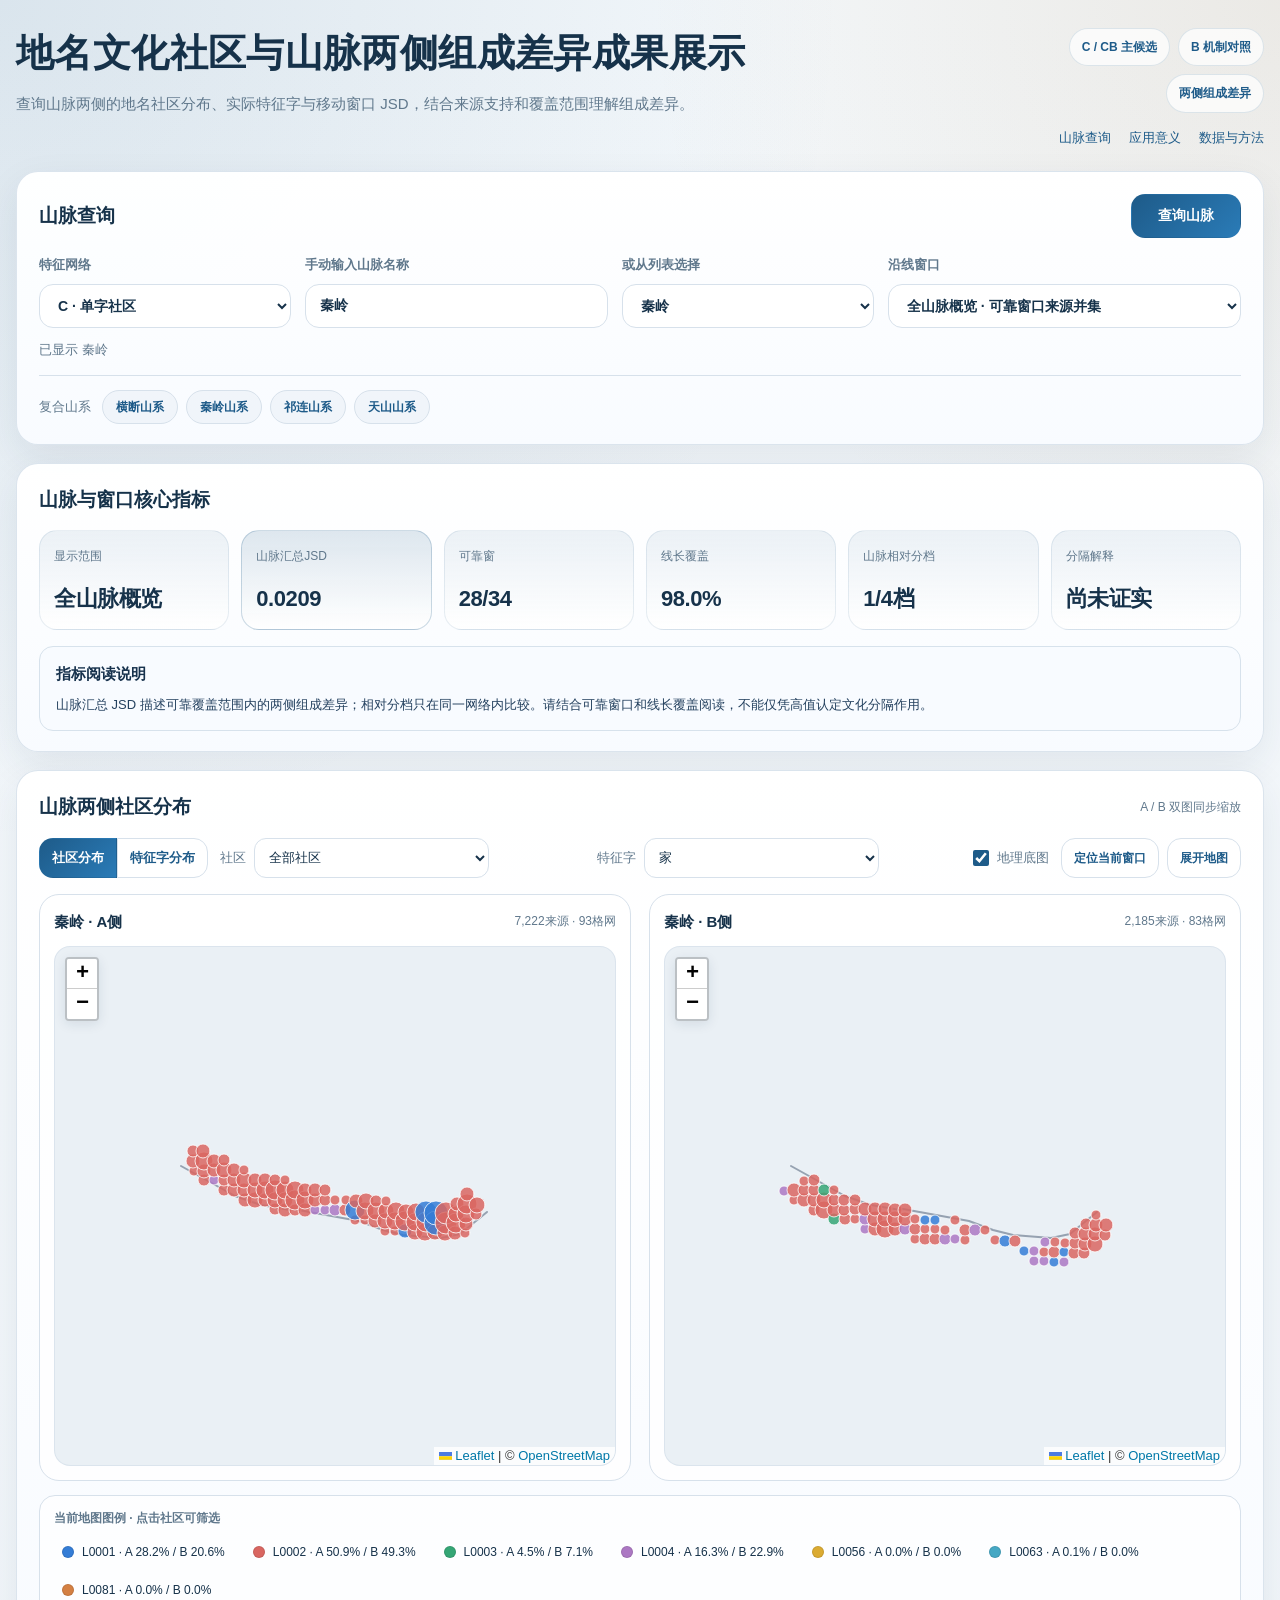
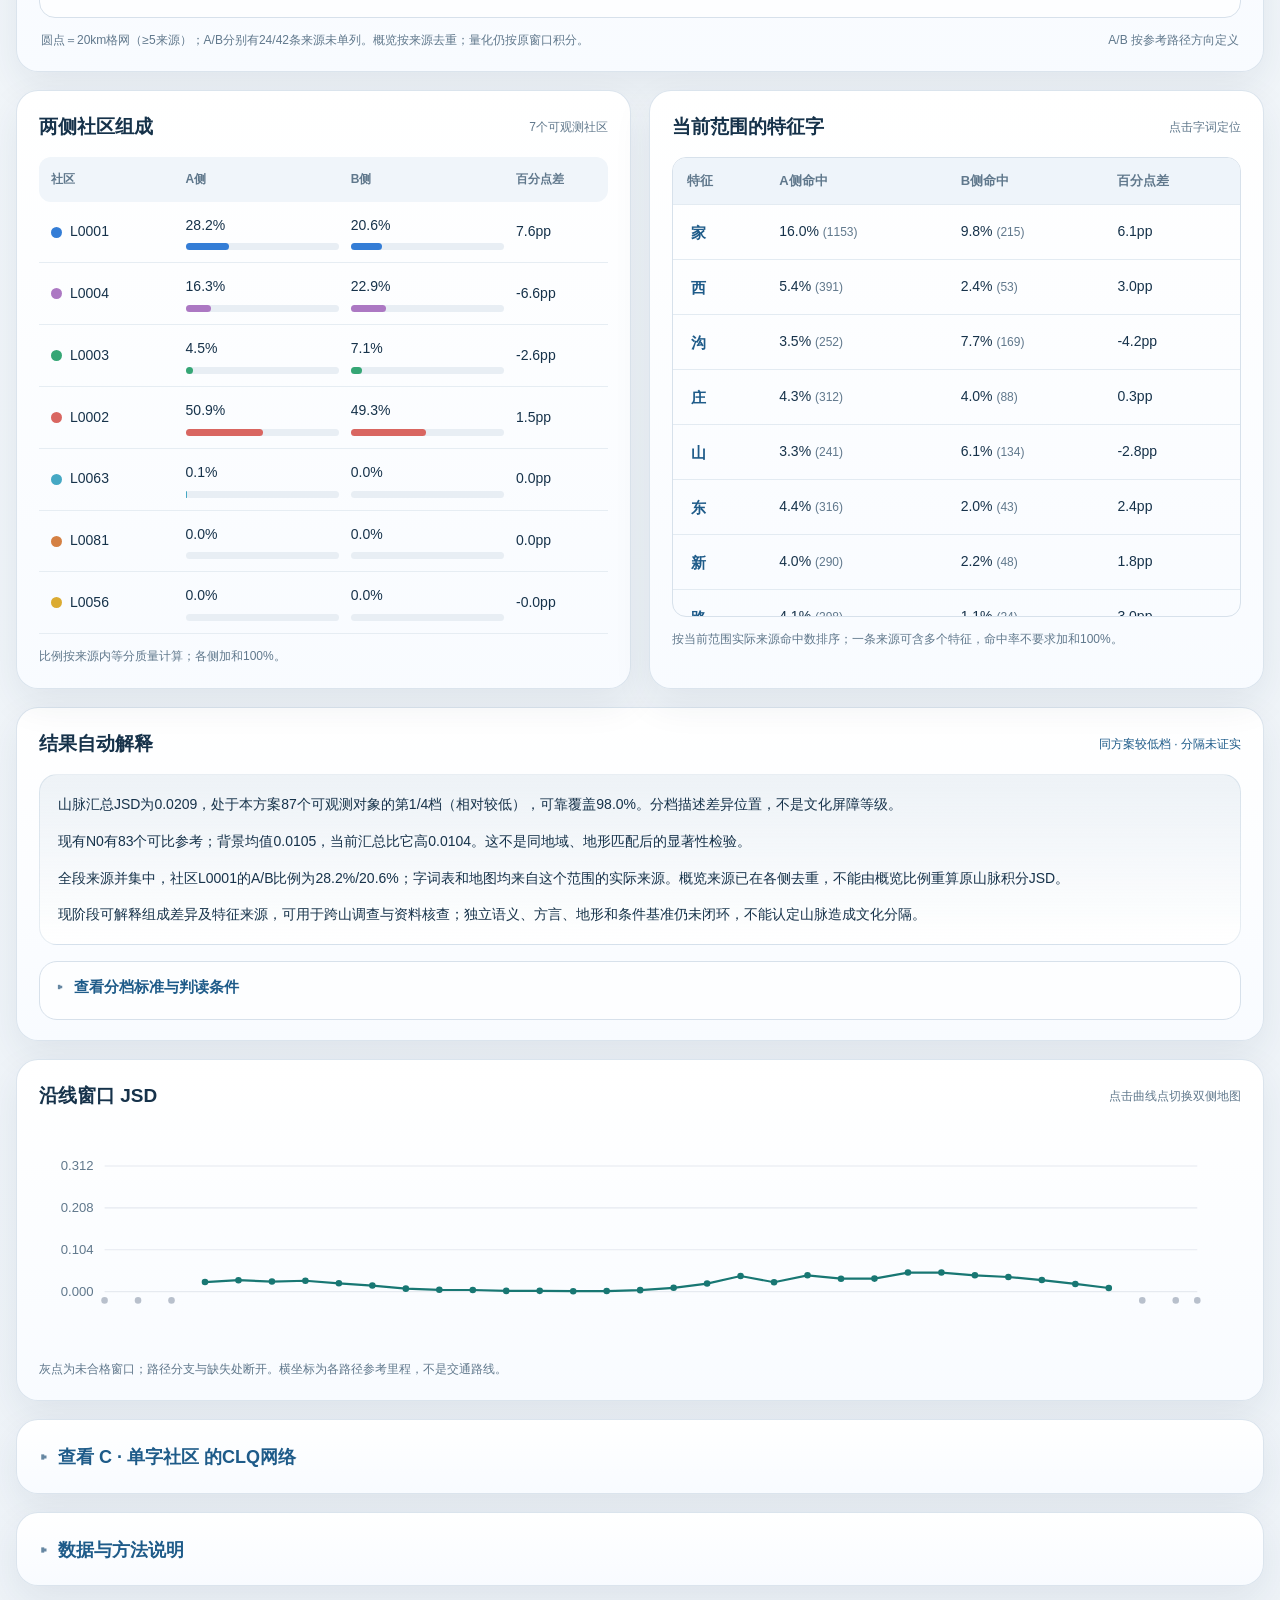
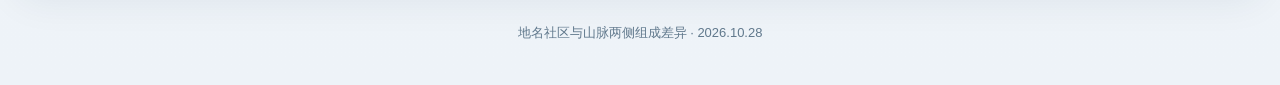
==== commit a142072f: "Restore original interface typography and rounded components for the results explorer" ====
--- a/web/index.html
+++ b/web/index.html
@@ -1,13 +1,72 @@
-<!doctype html><html lang="zh-CN"><head><meta charset="utf-8"><meta name="viewport" content="width=device-width,initial-scale=1"><meta name="theme-color" content="#ffffff"><meta name="description" content="按山脉和窗口对照两侧地名社区、真实特征字命中率及组成差异。"><title>山脉两侧 · 地名社区对照</title><link rel="stylesheet" href="vendor/leaflet/leaflet.css"><link rel="stylesheet" href="style.css?v=20261027e"></head><body><a class="skip" href="#main">跳到内容</a>
-<header><div><h1>山脉两侧 <span>地名社区对照</span></h1><p>社区分布、特征字与组成差异</p></div><nav><a href="applications.html">应用意义</a><a href="#method">说明</a></nav></header>
-<main id="main"><section class="controls" aria-label="查询筛选"><label>网络<select id="candidate"><option value="C_T20_base">C · 单字社区</option><option value="CB_T20_base">CB · 单字与双字社区</option><option value="B_T20_base">B · 双字社区（机制对照）</option></select></label><label>搜索山脉<input id="mountain" list="mountain-options" autocomplete="off" placeholder="输入名称…" value="秦岭"><datalist id="mountain-options"></datalist></label><label>选择山脉 / 山系<select id="mountain-select"></select></label><label class="window-control">沿线窗口<select id="window-select"></select></label><button id="reset-view" class="primary">定位当前窗口</button><span id="load-state" role="status" aria-live="polite">正在载入…</span></section>
-<div class="system-shortcuts" id="system-shortcuts"></div><section class="metrics" id="metrics" aria-live="polite"></section>
-<section id="system-view" hidden><div class="panel-title"><h2 id="system-title"></h2><span>成员分别查看，不合成JSD</span></div><div id="system-map"></div><div id="system-members" class="member-pills"></div><svg id="system-chart" viewBox="0 0 1100 450" role="group" aria-label="点击成员查看结果"></svg><details><summary>分组依据与未匹配名称</summary><div id="system-source"></div></details></section>
-<section id="side-workbench"><div class="view-controls"><div class="segmented" role="group" aria-label="地图内容"><button id="mode-community" class="active" aria-pressed="true">社区分布</button><button id="mode-feature" aria-pressed="false">特征字分布</button></div><label>社区<select id="community-filter"><option value="">全部社区</option></select></label><label>特征字<select id="feature-filter"></select></label><label class="check"><input type="checkbox" id="basemap" checked> 地理底图</label><button id="expand-maps">展开地图</button></div>
-<div class="maps" id="maps"><article class="map-panel"><div class="panel-title"><h2 id="side-A-title">A侧</h2><span id="side-A-info"></span></div><div id="map-A" class="geo-map" role="region" aria-label="A侧社区与特征字聚合分布"></div></article><article class="map-panel"><div class="panel-title"><h2 id="side-B-title">B侧</h2><span id="side-B-info"></span></div><div id="map-B" class="geo-map" role="region" aria-label="B侧社区与特征字聚合分布"></div></article></div>
-<div class="legend" id="legend"></div><div class="map-footnote"><span id="display-note">圆点为20km格网汇总，至少5条来源；不是村庄点位。</span><span>双图同步缩放 · A/B按参考路径方向定义</span></div>
-<div class="comparisons"><section class="panel"><div class="panel-title"><h2>两侧社区组成</h2><span id="community-count"></span></div><div class="composition-head"><span>社区</span><span>A侧</span><span>B侧</span><span>差异贡献</span></div><div id="community-bars"></div><p class="note">比例按来源内等分质量计算；各侧加和100%。</p></section><section class="panel"><div class="panel-title"><h2>当前范围的特征字</h2><span>点击字词定位</span></div><div class="table-scroll"><table><thead><tr><th>特征</th><th>A侧命中</th><th>B侧命中</th><th>百分点差</th></tr></thead><tbody id="feature-table"></tbody></table></div><p class="note">按该窗口实际来源命中数排序；一条来源可含多个特征，命中率不要求加和100%。</p></section></div>
-<section class="panel explanation"><div class="panel-title"><h2>怎么判断这些差异</h2><span id="judgment-short"></span></div><div id="interpretation"></div><details><summary>查看分档标准与判读条件</summary><div id="criteria"></div></details></section>
-<section class="panel"><div class="panel-title"><h2>沿山脉切换窗口</h2><span>点击曲线点切换双图</span></div><svg id="profile" viewBox="0 0 1100 170" role="group" aria-label="沿线可靠窗口JSD，点击切换窗口"></svg><p id="profile-note" class="note"></p></section></section>
-<details id="network" class="panel"><summary id="network-heading">查看当前CLQ网络</summary><div id="network-stats" class="metrics"></div><div class="view-controls"><label>社区<select id="network-group"></select></label><label class="check"><input type="checkbox" id="network-isolates"> 显示孤立特征</label><span id="network-state" role="status"></span></div><canvas id="network-canvas" aria-label="特征网络，社区表提供成员查询"></canvas><p id="network-selection" class="note"></p><div class="table-scroll"><table><thead><tr><th>社区</th><th>特征数</th><th>全网成员示例</th></tr></thead><tbody id="network-community-table"></tbody></table></div><p class="note">网络按社区分组排布，位置不是地理坐标；此处全网成员示例不用于代替上方窗口实测特征。</p></details>
-<details id="method" class="panel"><summary>数据与方法说明</summary><p>C / CB为主候选，B为机制对照。主尺度窗长100km、每侧50km、步长20km；每侧至少30条有效唯一来源。JSD以2为底，不取根，不合格为NA。不同网络的维度、来源支持不同，不直接按JSD排名优劣。</p><p>双图仅显示当前可靠窗口的来源聚合。20km格网与至少5来源是公开展示规则，不参与JSD计算；未单列格网的来源仍进入精确比例和特征表。圆点在格网中心，弹窗可查看格网范围及组成。</p><p>社区图以格网主要社区着色，弹窗保留混合组成；选中特征时，两侧统一用来源命中率0—100%着色。代表字均来自当前窗口，不能仅凭字形推断词源、语言或文化身份。</p><p>相对分档复用02j已完成的Fisher-Jenks四档，仅在同网络可靠山脉中比较；不是文化屏障标准。N0是有限全国背景，未代替条件基准或正式显著性检验。语义、独立方言和全国地形证据仍未闭环。</p><p>特征表选取各侧高频、侧间差异较大及各社区的实际命中特征，不是全部特征清单。格网内命中特征也仅在这份筛选表范围内排序。底图为外部地图服务，加载失败时研究线与聚合数据仍可显示。空间格网来源于冻结数据，不公开原始村级坐标和来源标识。</p><p><a href="applications.html">实际应用意义</a></p></details><footer>地名社区与山脉两侧组成差异 · 2026.10.28</footer></main><script src="vendor/leaflet/leaflet.js"></script><script src="app.js?v=20261027e"></script></body></html>+<!doctype html>
+<html lang="zh-CN">
+<head>
+<meta charset="utf-8"><meta name="viewport" content="width=device-width,initial-scale=1">
+<meta name="theme-color" content="#eef3f8">
+<meta name="description" content="查询山脉两侧的地名社区组成、窗口JSD、实际特征字及当前证据范围。">
+<title>地名文化社区与山脉两侧组成差异成果展示</title>
+<link rel="stylesheet" href="vendor/leaflet/leaflet.css">
+<link rel="stylesheet" href="style.css?v=20261028-v6">
+</head>
+<body>
+<a class="skip" href="#main">跳到主要内容</a>
+<div class="page-shell">
+<header class="page-header">
+<div><h1>地名文化社区与山脉两侧组成差异成果展示</h1><p class="subtitle">查询山脉两侧的地名社区分布、实际特征字与移动窗口 JSD，结合来源支持和覆盖范围理解组成差异。</p></div>
+<div class="header-actions"><div class="hero-badges"><span>C / CB 主候选</span><span>B 机制对照</span><span>两侧组成差异</span></div><nav aria-label="页面导航"><a href="#explore">山脉查询</a><a href="applications.html">应用意义</a><a href="#method">数据与方法</a></nav></div>
+</header>
+<main id="main">
+<section id="explore" class="panel control-panel" aria-labelledby="query-heading">
+<div class="panel-title-row"><h2 id="query-heading">山脉查询</h2><button id="query-button" class="primary-button" disabled>查询山脉</button></div>
+<div class="control-grid">
+<label class="control-item"><span>特征网络</span><select id="candidate"><option value="C_T20_base">C · 单字社区</option><option value="CB_T20_base">CB · 单字与双字社区</option><option value="B_T20_base">B · 双字社区（机制对照）</option></select></label>
+<label class="control-item"><span>手动输入山脉名称</span><input id="mountain" list="mountain-options" autocomplete="off" placeholder="例如：秦岭、横断山系、武夷山" value="秦岭"><datalist id="mountain-options"></datalist></label>
+<label class="control-item"><span>或从列表选择</span><select id="mountain-select"></select></label>
+<label class="control-item"><span>沿线窗口</span><select id="window-select"></select></label>
+</div>
+<div id="load-state" class="status-line" role="status" aria-live="polite">正在读取成果数据……</div>
+<div class="system-shortcuts" id="system-shortcuts" aria-label="复合山系快捷查询"></div>
+</section>
+<section class="panel metric-panel" aria-labelledby="metric-heading">
+<h2 id="metric-heading">山脉与窗口核心指标</h2><div class="metric-grid" id="metrics" aria-live="polite"></div>
+<div class="metric-reading-guide"><strong>指标阅读说明</strong><p>山脉汇总 JSD 描述可靠覆盖范围内的两侧组成差异；相对分档只在同一网络内比较。请结合可靠窗口和线长覆盖阅读，不能仅凭高值认定文化分隔作用。</p></div>
+</section>
+<section id="system-view" class="panel" hidden>
+<div class="panel-title"><h2 id="system-title"></h2><span>分别查看成员，不合成山系 JSD</span></div><div id="system-map" class="map-box"></div><div id="system-members" class="member-pills"></div><div class="chart-scroll"><svg id="system-chart" viewBox="0 0 1100 450" role="group" aria-label="点击山系成员查看结果"></svg></div><details><summary>分组依据与未匹配名称</summary><div id="system-source"></div></details>
+</section>
+<section id="side-workbench">
+<section class="panel map-workspace" aria-labelledby="map-heading">
+<div class="panel-title-row"><h2 id="map-heading">山脉两侧社区分布</h2><span class="panel-meta">A / B 双图同步缩放</span></div>
+<div class="view-controls">
+<div class="segmented" role="group" aria-label="地图内容"><button id="mode-community" class="active" aria-pressed="true">社区分布</button><button id="mode-feature" aria-pressed="false">特征字分布</button></div>
+<label>社区<select id="community-filter"><option value="">全部社区</option></select></label><label>特征字<select id="feature-filter"></select></label>
+<label class="check"><input type="checkbox" id="basemap" checked>地理底图</label><div class="map-actions"><button id="reset-view">定位当前窗口</button><button id="expand-maps">展开地图</button></div>
+</div>
+<div class="maps" id="maps">
+<button id="close-maps" class="close-maps" aria-label="收起展开的双侧地图">收起地图</button>
+<article class="map-panel"><div class="panel-title"><h3 id="side-A-title">A侧</h3><span id="side-A-info"></span></div><div id="map-A" class="geo-map" role="region" aria-label="A侧社区与特征字聚合分布"></div></article>
+<article class="map-panel"><div class="panel-title"><h3 id="side-B-title">B侧</h3><span id="side-B-info"></span></div><div id="map-B" class="geo-map" role="region" aria-label="B侧社区与特征字聚合分布"></div></article>
+</div>
+<div class="legend-box"><div class="legend-title">当前地图图例 · 点击社区可筛选</div><div class="legend" id="legend"></div></div>
+<div class="map-footnote"><span id="display-note">圆点为20km格网汇总，至少5条有效来源；不是村庄点位。</span><span>A/B 按参考路径方向定义</span></div>
+</section>
+<div class="comparisons">
+<section class="panel"><div class="panel-title"><h2>两侧社区组成</h2><span id="community-count"></span></div><div class="composition-head"><span>社区</span><span>A侧</span><span>B侧</span><span>差异贡献</span></div><div id="community-bars"></div><p class="note">比例按来源内等分质量计算；各侧加和100%。</p></section>
+<section class="panel"><div class="panel-title"><h2>当前范围的特征字</h2><span>点击字词定位</span></div><div class="table-scroll"><table><thead><tr><th>特征</th><th>A侧命中</th><th>B侧命中</th><th>百分点差</th></tr></thead><tbody id="feature-table"></tbody></table></div><p class="note">按当前范围实际来源命中数排序；一条来源可含多个特征，命中率不要求加和100%。</p></section>
+</div>
+<section class="panel explanation"><div class="panel-title"><h2>结果自动解释</h2><span id="judgment-short"></span></div><div id="interpretation" class="interpretation-text"></div><details class="explanation-rule"><summary>查看分档标准与判读条件</summary><div id="criteria"></div></details></section>
+<section class="panel profile-panel"><div class="panel-title"><h2>沿线窗口 JSD</h2><span>点击曲线点切换双侧地图</span></div><div class="chart-scroll"><svg id="profile" viewBox="0 0 1100 170" role="group" aria-label="沿线可靠窗口JSD，点击切换窗口"></svg></div><p id="profile-note" class="note"></p></section>
+</section>
+<details id="network" class="panel"><summary id="network-heading">查看当前CLQ网络</summary><div id="network-stats" class="network-metrics"></div><div class="view-controls"><label>社区<select id="network-group"></select></label><label class="check"><input type="checkbox" id="network-isolates">显示孤立特征</label><span id="network-state" role="status"></span></div><canvas id="network-canvas" aria-label="特征网络，社区表提供成员查询"></canvas><p id="network-selection" class="note"></p><div class="table-scroll"><table><thead><tr><th>社区</th><th>特征数</th><th>全网成员示例</th></tr></thead><tbody id="network-community-table"></tbody></table></div><p class="note">网络按社区分组排布，位置不是地理坐标；此处全网成员示例不代替窗口实测特征。</p></details>
+<details id="method" class="panel"><summary>数据与方法说明</summary><div class="method-content">
+<p>C / CB为主候选，B为机制对照。主尺度窗长100km、每侧50km、步长20km；每侧至少30条有效唯一来源。JSD以2为底，不取根，不合格为NA。不同网络的维度、来源支持不同，不直接按JSD排名优劣。</p>
+<p>双图显示当前可靠窗口或全山脉概览的来源聚合。20km格网与至少5来源是公开展示规则，不参与JSD计算；未单列格网的来源仍进入精确比例和特征表。圆点在格网中心，弹窗可查看格网范围及组成。</p>
+<p>社区图以格网主要社区着色，弹窗保留混合组成；选中特征时，两侧统一用来源命中率0—100%着色。代表字均来自当前范围，不能仅凭字形推断词源、语言或文化身份。</p>
+<p>相对分档复用02j已完成的Fisher-Jenks四档，仅在同网络可靠山脉中比较；不是文化屏障标准。N0是有限全国背景，未代替条件基准或正式显著性检验。语义、独立方言和全国地形证据仍未闭环。</p>
+<p>底图为外部地图服务，加载失败时研究线与聚合数据仍可显示。空间格网来源于冻结数据，不公开原始村级坐标和来源标识。</p><p><a href="applications.html">阅读实际应用意义</a></p>
+</div></details>
+<footer class="page-footer">地名社区与山脉两侧组成差异 · 2026.10.28</footer>
+</main></div>
+<noscript><p class="noscript">交互查询需要浏览器启用 JavaScript。</p></noscript>
+<script src="vendor/leaflet/leaflet.js"></script><script src="app.js?v=20261028-v6"></script>
+</body></html>
--- a/web/style.css
+++ b/web/style.css
@@ -1,9 +1,51 @@
-
-:root{--blue:#2b7bdb;--ink:#1f2937;--muted:#657185;--border:#e3e7ed;--bg:#fafbfc}*{box-sizing:border-box}html{scroll-behavior:smooth}body{margin:0;background:var(--bg);color:var(--ink);font:14px/1.55 "Microsoft YaHei","Noto Sans SC",Arial,sans-serif}button,input,select{font:inherit}button,a,select,input,summary{touch-action:manipulation}a{color:var(--blue);text-decoration:none}button{cursor:pointer;background:white;border:1px solid #ccd4df;border-radius:5px;padding:7px 12px;color:var(--ink)}button:hover{background:#edf4ff;border-color:var(--blue)}button:focus-visible,a:focus-visible,input:focus-visible,select:focus-visible,summary:focus-visible{outline:3px solid #2b7bdb;outline-offset:3px}.primary,button.active{background:var(--blue);border-color:var(--blue);color:#fff}header{display:flex;align-items:center;justify-content:space-between;padding:14px 24px;background:white;border-bottom:1px solid var(--border);gap:20px}h1{font-size:21px;margin:0;font-weight:650}h1 span{font-weight:400;color:#667185;font-size:16px;margin-left:10px}header p{margin:2px 0 0;color:var(--muted);font-size:12px}nav{display:flex;gap:22px;font-size:13px}main{max-width:1800px;margin:auto;padding:14px 20px 30px}label{display:flex;flex-direction:column;gap:5px;font-size:12px;color:var(--muted)}select,input{min-width:0;width:100%;background:white;color:var(--ink);border:1px solid #cbd3df;border-radius:5px;padding:7px 9px;height:36px;font-size:13px}select{max-width:100%}.controls{display:flex;align-items:end;gap:14px;flex-wrap:wrap;padding:13px 15px;background:white;border:1px solid var(--border);border-radius:6px}.controls label{flex:1;min-width:145px}.controls label.window-control{flex:1.5}.controls #load-state{font-size:12px;color:var(--muted);align-self:center;max-width:230px}.system-shortcuts{display:flex;gap:8px;align-items:center;margin:11px 0;flex-wrap:wrap}.system-shortcuts span{font-size:12px;color:var(--muted)}.system-shortcuts button{padding:4px 10px;font-size:12px;border-color:#dfe5ec}.metrics{display:flex;gap:7px;flex-wrap:wrap;margin:10px 0 13px}.metric{background:white;border:1px solid var(--border);padding:5px 10px;border-radius:4px;font-size:12px}.metric strong{font-weight:650;color:#202b3b;margin-left:5px;font-variant-numeric:tabular-nums}.metric.blue{border-color:#bbd3f1;background:#eff6ff}.view-controls{display:flex;align-items:center;gap:15px;flex-wrap:wrap;padding:11px 13px;border:1px solid var(--border);border-radius:6px 6px 0 0;background:white}.view-controls label:not(.check){flex-direction:row;align-items:center;gap:7px}.view-controls select{width:auto;min-width:145px;max-width:280px;height:32px;font-size:12px;padding:5px 8px}.check{display:flex;flex-direction:row;align-items:center;gap:5px;font-size:12px}.check input{width:14px;height:14px;padding:0}.segmented{display:flex}.segmented button{border-radius:0;font-size:12px}.segmented button:first-child{border-radius:5px 0 0 5px}.segmented button:last-child{border-radius:0 5px 5px 0}#expand-maps{margin-left:auto;font-size:12px}.maps{display:grid;grid-template-columns:1fr 1fr;gap:12px;margin-top:12px}.map-panel{min-width:0;border:1px solid var(--border);border-radius:6px;background:white;overflow:hidden}.panel-title{display:flex;align-items:center;justify-content:space-between;gap:10px;padding:10px 13px;border-bottom:1px solid var(--border);background:white}h2{font-size:15px;margin:0;font-weight:650}.panel-title span{font-size:11px;color:var(--muted)}.geo-map{width:100%;height:min(57vh,600px);min-height:400px;background:#eef1f5}.leaflet-container{font-family:inherit;font-size:12px}.legend{display:flex;gap:8px 14px;flex-wrap:wrap;max-height:100px;overflow:auto;border:1px solid var(--border);border-radius:5px;padding:9px 12px;margin-top:10px;background:white}.legend button{font-size:11px;border:0;padding:3px 5px;display:flex;gap:6px;align-items:center;background:transparent}.legend .dot{width:10px;height:10px;border-radius:50%;flex:none}.map-footnote{display:flex;gap:15px;justify-content:space-between;color:var(--muted);font-size:11px;margin:7px 1px 13px}.comparisons{display:grid;grid-template-columns:1fr 1fr;gap:12px;margin:13px 0}.panel{border:1px solid var(--border);background:white;border-radius:6px;min-width:0;margin-bottom:13px}.panel .note{padding:0 13px}.note{font-size:11px;color:var(--muted);margin:8px 0 10px}.composition-head,.community-row{display:grid;grid-template-columns:minmax(88px,.85fr) minmax(75px,1fr) minmax(75px,1fr) 65px;gap:12px;padding:9px 13px;align-items:center;font-size:12px}.composition-head{color:#657185;background:#f8f9fb;font-size:11px}.community-row{border-bottom:1px solid #eef1f5;cursor:pointer}.community-row:hover{background:#f4f8fe}.group-name{display:flex;align-items:center;gap:6px;min-width:0}.group-name i{height:9px;width:9px;border-radius:50%;flex:none}.fraction{font-variant-numeric:tabular-nums}.bar{height:5px;background:#eef1f5;margin-top:5px;border-radius:2px}.bar b{display:block;height:100%;border-radius:2px}.table-scroll{overflow:auto;max-height:415px}table{width:100%;border-collapse:collapse;text-align:left;font-size:12px;font-variant-numeric:tabular-nums}th{position:sticky;top:0;background:#f8f9fb;color:#657185;font-weight:500;z-index:1}td,th{padding:9px 13px;border-bottom:1px solid #edf0f4;white-space:nowrap}td button{border:0;color:var(--blue);padding:0;background:transparent;font-weight:600}.feature-rate{font-weight:500}.feature-rate small{color:var(--muted);font-weight:400}.explanation #interpretation{padding:8px 13px}.explanation p{margin:7px 0;font-size:13px;line-height:1.8}.explanation .panel-title span{font-size:12px;color:#355f96}.explanation details{margin:0 13px 12px}details summary{cursor:pointer;font-size:13px;color:#4c5c70;padding:11px 13px;list-style:none}summary:before{content:'▸';display:inline-block;margin-right:8px;color:#7892af}details[open]>summary:before{content:'▾'}details>p,details>div:not(.table-scroll):not(.metrics):not(.view-controls){margin:8px 13px;font-size:12px}#criteria table{margin:8px 0}#criteria p{font-size:12px}.criterion{display:grid;grid-template-columns:100px 1fr;gap:15px;border-top:1px solid #edf0f4;padding:9px 0}.criterion strong{font-size:12px;color:#47617d}.criterion p{margin:0}#profile{width:100%;height:170px;display:block}svg text{font-family:inherit;fill:#687589;font-size:11px}#profile circle{cursor:pointer}#network-canvas{display:block;width:calc(100% - 26px);height:420px;margin:10px 13px;border:1px solid var(--border);border-radius:5px}#network-stats span{font-size:12px;border:1px solid var(--border);padding:4px 9px;border-radius:4px}#network .table-scroll{margin:10px 13px}#network-community-table button{font:inherit;color:var(--blue);border:0;background:transparent;padding:0}#system-view{border:1px solid var(--border);background:white;border-radius:6px;margin-bottom:14px}#system-map{height:430px}#system-chart{width:100%;display:block;max-height:470px}.member-pills{display:flex;flex-wrap:wrap;gap:8px;padding:10px 13px}.member-pills button{font-size:12px;padding:5px 10px}#system-source{font-size:12px}footer{font-size:11px;color:#8190a3;text-align:center;padding:15px}.maps.expanded{position:fixed;inset:8px;z-index:9000;background:#fff;margin:0;padding:8px;box-shadow:0 0 0 20px #25334acc}.maps.expanded .map-panel{display:flex;flex-direction:column}.maps.expanded .geo-map{flex:1;height:auto;min-height:0}.maps.expanded:before{content:'按Esc退出展开';position:absolute;top:15px;left:50%;transform:translateX(-50%);z-index:9999;background:white;padding:3px 10px;border-radius:4px;border:1px solid #dce4ee;font-size:12px}.skip:not(:focus){position:absolute;width:1px;height:1px;overflow:hidden;clip-path:inset(50%)}.skip:focus{position:fixed;z-index:10000;top:5px;left:5px;background:white;padding:10px;border:2px solid var(--blue)}[hidden]{display:none!important}.popup-title{font-weight:600;font-size:13px;margin-bottom:6px}.popup-line{margin:4px 0;font-size:12px}.popup-list{margin:6px 0;padding-left:16px}.empty-panel{padding:25px 14px;color:var(--muted);font-size:13px}
-@media(max-width:1100px){main{padding:12px}.controls{gap:10px}.controls label{min-width:145px}.controls .window-control{min-width:230px}#load-state{flex-basis:100%;max-width:none!important}.view-controls{gap:10px}.geo-map{min-height:390px;height:49vh}.community-row,.composition-head{gap:8px;grid-template-columns:80px 1fr 1fr 58px}.panel-title{align-items:flex-start}.panel-title span{font-size:10px}.feature-rate small{display:block}td,th{padding:9px 10px}}
-@media(max-width:700px){header{padding:12px 14px;gap:10px}h1{font-size:19px}h1 span{font-size:12px;margin-left:5px}header p{display:none}nav{gap:12px;font-size:12px}main{padding:10px}.controls{padding:10px;gap:10px}.controls label{flex:1 1 42%;min-width:130px}.controls .window-control{flex-basis:100%;min-width:0}.controls button{font-size:12px}.metrics{gap:5px}.metric{font-size:11px;padding:5px 8px}.view-controls{padding:10px}.view-controls label:not(.check){flex:1;min-width:140px;flex-direction:column;align-items:flex-start;gap:4px}.view-controls select{width:100%;max-width:none;min-width:0}.view-controls #expand-maps{margin-left:0}.maps,.comparisons{grid-template-columns:1fr}.geo-map{height:390px;min-height:0}.map-footnote{display:block}.map-footnote span{display:block;margin:4px 0}.legend{max-height:110px}.panel-title span{font-size:11px}.composition-head,.community-row{grid-template-columns:86px 1fr 1fr 65px;gap:8px;padding:8px 10px}.feature-rate small{display:inline}#network-canvas{height:330px}.maps.expanded{grid-template-columns:1fr;grid-template-rows:1fr 1fr;gap:8px}.maps.expanded .panel-title{padding:6px 9px}.maps.expanded:before{top:8px;font-size:10px}.explanation .panel-title{display:block}.explanation .panel-title span{display:block;margin-top:5px}.criterion{grid-template-columns:1fr;gap:3px}#system-map{height:380px}}
-@media(prefers-reduced-motion:reduce){html{scroll-behavior:auto}*,*:before,*:after{animation:none!important;transition:none!important}}
-
-#community-bars{max-height:410px;overflow:auto}.community-row:focus-visible{outline:2px solid var(--blue);outline-offset:-2px}
-
-@media(max-width:700px){.controls label.window-control{flex:1 1 100%;min-width:0}.controls label.window-control select{width:100%}}
+/* Visual foundation follows the original place_barrier_index interface. */
+:root{--bg:#eef3f8;--panel:#fff;--panel-soft:#f8fbff;--line:#d7e1eb;--text:#16324a;--muted:#60788c;--accent:#1e5b89;--accent-2:#9c6a2a;--success:#2f7d55;--danger:#a93e3e;--shadow:0 14px 38px rgba(22,50,74,.08)}
+*{box-sizing:border-box}html{scroll-behavior:smooth;scroll-padding-top:20px}
+body{margin:0;font-family:"Segoe UI","PingFang SC","Microsoft YaHei",sans-serif;font-size:14px;line-height:1.7;color:var(--text);background:radial-gradient(circle at top left,rgba(30,91,137,.12),transparent 24%),radial-gradient(circle at top right,rgba(156,106,42,.10),transparent 18%),linear-gradient(180deg,#f4f8fb 0%,#eef3f8 100%);min-height:100vh}
+button,input,select{font:inherit}a{color:var(--accent);text-decoration:none}a:hover{text-decoration:underline;text-underline-offset:3px}button,a,select,input,summary{touch-action:manipulation}
+button:focus-visible,a:focus-visible,input:focus-visible,select:focus-visible,summary:focus-visible,[role=button]:focus-visible{outline:3px solid #2a7bb7;outline-offset:4px}
+button{cursor:pointer;border:1px solid var(--line);border-radius:14px;min-height:40px;padding:8px 15px;color:var(--accent);background:#fff;font-weight:600;transition:background .15s ease,transform .15s ease}
+button:hover{background:#eef5fb;border-color:#9ebad0}button:disabled{opacity:.55;cursor:not-allowed;transform:none}
+.primary-button,button.active{border-color:transparent;color:#fff;background:linear-gradient(135deg,var(--accent),#2a7bb7)}.primary-button{min-width:110px;height:44px;padding:0 18px;font-size:14px;font-weight:700}.primary-button:hover{background:linear-gradient(135deg,#184c74,#246da3);transform:translateY(-1px)}
+.page-shell{width:min(1440px,calc(100% - 32px));margin:0 auto;padding:28px 0 40px}
+.page-header{display:flex;justify-content:space-between;gap:24px;align-items:flex-start;margin-bottom:22px}.page-header>div:first-child{min-width:0}
+h1{margin:0;font-size:clamp(28px,3vw,42px);line-height:1.3;letter-spacing:.01em;font-weight:700}
+.subtitle{margin:12px 0 0;max-width:860px;color:var(--muted);font-size:15px;line-height:1.8}
+.header-actions{flex:0 0 290px}.hero-badges{display:flex;flex-wrap:wrap;justify-content:flex-end;gap:8px}.hero-badges span{padding:8px 12px;border:1px solid rgba(30,91,137,.14);background:rgba(255,255,255,.72);border-radius:999px;color:var(--accent);font-size:12px;font-weight:600;white-space:nowrap}
+.header-actions nav{display:flex;gap:18px;justify-content:flex-end;flex-wrap:wrap;margin-top:14px;font-size:13px}
+.panel{background:linear-gradient(180deg,rgba(255,255,255,.97),rgba(248,251,255,.97));border:1px solid rgba(215,225,235,.9);border-radius:22px;box-shadow:var(--shadow);padding:22px 22px 20px;margin-bottom:18px;min-width:0}
+.panel h2{margin:0 0 16px;font-size:19px;line-height:1.5;font-weight:700}.panel h3{margin:0;font-size:15px;color:var(--text)}
+.panel-title-row,.panel-title{display:flex;align-items:center;justify-content:space-between;gap:12px;margin-bottom:16px}.panel-title-row h2,.panel-title h2{margin:0}.panel-title>span,.panel-meta{font-size:12px;color:var(--muted)}
+.control-grid{display:grid;grid-template-columns:1fr 1.2fr 1fr 1.4fr;gap:14px}.control-item{display:flex;flex-direction:column;gap:8px;color:var(--muted);font-size:13px;font-weight:600;min-width:0}
+select,input:not([type=checkbox]){min-width:0;width:100%;height:44px;border:1px solid var(--line);border-radius:14px;padding:0 14px;background:#fff;color:var(--text);font-size:14px}input::placeholder{color:#8397a9}
+.status-line{margin-top:12px;font-size:13px;color:var(--muted);line-height:1.6}
+.system-shortcuts{display:flex;gap:8px;align-items:center;flex-wrap:wrap;margin-top:14px;padding-top:14px;border-top:1px solid var(--line)}.system-shortcuts>span{font-size:13px;color:var(--muted);margin-right:3px}.system-shortcuts button{min-height:34px;border-radius:999px;padding:4px 13px;font-size:12px;background:rgba(30,91,137,.04)}
+.metric-grid{display:grid;grid-template-columns:repeat(6,minmax(0,1fr));gap:12px}
+.metric{padding:16px 14px;border-radius:18px;background:linear-gradient(180deg,rgba(30,91,137,.08),rgba(255,255,255,.92));border:1px solid rgba(30,91,137,.10);min-height:100px;display:flex;flex-direction:column;justify-content:space-between;gap:12px}
+.metric>span{font-size:12px;color:var(--muted);line-height:1.5}.metric strong{font-size:22px;color:var(--text);line-height:1.35;letter-spacing:-.02em;font-variant-numeric:tabular-nums;overflow-wrap:anywhere}.metric.blue{background:linear-gradient(180deg,rgba(30,91,137,.14),rgba(255,255,255,.92));border-color:rgba(30,91,137,.22)}
+.metric-reading-guide{margin-top:16px;padding:14px 16px;border:1px solid #d7e2ec;border-radius:14px;background:#f8fbff;color:#24415f;line-height:1.75;font-size:13px}.metric-reading-guide>strong{display:block;margin:0 0 6px;font-size:15px;color:#17324d}.metric-reading-guide p{margin:0}
+.view-controls{display:flex;align-items:center;gap:12px;flex-wrap:wrap;margin:0 0 16px}.view-controls label{display:flex;align-items:center;gap:8px;color:var(--muted);font-size:13px;min-width:0}.view-controls label:not(.check){flex:1 1 150px}.view-controls select{width:100%;max-width:235px;min-width:0;height:40px;border-radius:12px;padding:0 10px;font-size:13px}
+.check{white-space:nowrap}.check input{width:16px;height:16px;margin:0;accent-color:var(--accent)}
+.segmented{display:flex;flex:none}.segmented button{border-radius:0;min-height:40px;font-size:13px;white-space:nowrap;padding:8px 12px}.segmented button:first-child{border-radius:14px 0 0 14px}.segmented button:last-child{border-radius:0 14px 14px 0}
+.map-actions{display:flex;gap:8px;margin-left:auto}.map-actions button{font-size:12px;white-space:nowrap;padding:8px 12px}
+.maps{display:grid;grid-template-columns:1fr 1fr;gap:18px}.map-panel{min-width:0;border:1px solid var(--line);border-radius:20px;padding:14px;background:rgba(255,255,255,.8);overflow:hidden}.map-panel .panel-title{margin-bottom:12px;gap:8px}.map-panel .panel-title>span{font-size:12px;text-align:right}
+.geo-map{width:100%;height:520px;border-radius:16px;overflow:hidden;border:1px solid rgba(215,225,235,.8);background:#eaf0f5}.leaflet-container{font-family:inherit;font-size:13px}.leaflet-popup-content-wrapper{border-radius:16px}.leaflet-popup-content{line-height:1.75;min-width:210px}.leaflet-popup-content strong{color:var(--accent)}.leaflet-control-zoom{box-shadow:0 3px 12px rgba(22,50,74,.1)!important}
+.legend-box{margin-top:14px;padding:12px 14px;border:1px solid var(--line);border-radius:16px;background:rgba(255,255,255,.78)}.legend-title{margin-bottom:8px;font-size:12px;font-weight:700;color:var(--muted)}
+.legend{display:flex;gap:8px 12px;flex-wrap:wrap;max-height:148px;overflow:auto}.legend button{display:flex;align-items:center;gap:8px;min-height:30px;padding:4px 8px;border:0;border-radius:8px;font-size:12px;font-weight:400;background:transparent;color:var(--text)}.legend .dot{width:12px;height:12px;border-radius:50%;flex:none;border:1px solid rgba(0,0,0,.1)}
+.map-footnote{display:flex;gap:14px;justify-content:space-between;color:var(--muted);font-size:12px;line-height:1.75;margin:12px 2px 0}
+.comparisons{display:grid;grid-template-columns:1fr 1fr;gap:18px}.composition-head,.community-row{display:grid;grid-template-columns:minmax(70px,.8fr) minmax(65px,1fr) minmax(65px,1fr) 80px;gap:12px;padding:12px;align-items:center;font-size:14px}.composition-head{background:#f0f5fa;color:var(--muted);border-radius:12px;font-size:12px;font-weight:600}.community-row{border-bottom:1px solid #e6edf3;cursor:pointer}.community-row:hover{background:#f0f6fc}.group-name{display:flex;align-items:center;gap:8px;min-width:0}.group-name i{width:11px;height:11px;border-radius:50%;flex:none}.fraction{font-variant-numeric:tabular-nums}.bar{height:7px;background:#e8eef4;margin-top:6px;border-radius:999px}.bar b{display:block;height:100%;border-radius:999px}
+.table-scroll{overflow:auto;max-height:460px;border:1px solid var(--line);border-radius:14px}table{width:100%;border-collapse:collapse;text-align:left;font-size:14px;font-variant-numeric:tabular-nums}th{position:sticky;top:0;background:#eef4fa;color:var(--muted);font-size:13px;font-weight:600;z-index:1}td,th{padding:12px 14px;border-bottom:1px solid #e3ebf2;white-space:nowrap}tbody tr:last-child td{border-bottom:0}tbody tr:hover{background:rgba(30,91,137,.035)}td button{border:0;border-radius:6px;min-height:30px;padding:0 4px;background:transparent;color:var(--accent);font-size:15px}.feature-rate{font-weight:500}.feature-rate small{color:var(--muted);font-weight:400;font-size:12px}
+.note{font-size:12px;color:var(--muted);line-height:1.8;margin:12px 0 0}.interpretation-text{padding:16px 18px;border-radius:18px;background:linear-gradient(180deg,rgba(30,91,137,.07),rgba(255,255,255,.95));border:1px solid rgba(30,91,137,.10);line-height:1.9}.interpretation-text p{margin:0 0 10px;font-size:14px}.interpretation-text p:last-child{margin-bottom:0}.explanation .panel-title>span{color:var(--accent)}.explanation-rule{margin-top:16px;padding:4px 16px 12px;border:1px solid var(--line);border-radius:18px;background:rgba(255,255,255,.7)}
+summary{cursor:pointer;font-size:15px;color:var(--accent);font-weight:600;padding:8px 0;list-style:none}summary::-webkit-details-marker{display:none}summary:before{content:'▸';display:inline-block;margin-right:10px;color:#6687a2}details[open]>summary:before{content:'▾'}details.panel>summary{font-size:18px;padding:0}details.panel[open]>summary{margin-bottom:18px}
+#criteria{font-size:13px;line-height:1.8}#criteria p{margin:8px 0}.criterion{display:grid;grid-template-columns:110px 1fr;gap:14px;border-top:1px solid #e4ecf3;padding:12px 0}.criterion strong{font-size:13px;color:var(--accent)}.criterion p{margin:0!important}
+.chart-scroll{overflow-x:auto}#profile{width:100%;height:220px;display:block;min-width:600px}svg text{font-family:"Segoe UI","PingFang SC","Microsoft YaHei",sans-serif;fill:var(--muted);font-size:12px}#profile circle{cursor:pointer}
+#network-canvas{display:block;width:100%;height:480px;margin:16px 0;border:1px solid var(--line);border-radius:18px;background:#fff}.network-metrics{display:flex;flex-wrap:wrap;gap:8px;margin-bottom:16px}.network-metrics>span{font-size:13px;border:1px solid rgba(30,91,137,.14);padding:7px 12px;border-radius:12px;background:#f1f6fb}#network-state{font-size:13px;color:var(--muted)}#network .table-scroll{margin-top:16px}#network-community-table td:last-child{white-space:normal;min-width:190px}#network-community-table button{font:inherit}
+#system-map{height:460px;border-radius:20px;border:1px solid var(--line);overflow:hidden}#system-chart{width:100%;display:block;min-width:690px;max-height:470px}.member-pills{display:flex;flex-wrap:wrap;gap:8px;padding:16px 0}.member-pills button{font-size:13px;border-radius:999px}#system-source{font-size:13px;line-height:1.8}#system-source p{margin:8px 0}
+.method-content{font-size:14px;line-height:1.9;color:var(--muted)}.method-content p{margin:12px 0}.page-footer{font-size:13px;color:var(--muted);text-align:center;padding:18px 0 0}
+.maps.expanded{position:fixed;inset:12px;z-index:9000;background:#f1f5f9;margin:0;padding:34px 12px 12px;border:1px solid var(--line);border-radius:22px;box-shadow:0 0 0 30px rgba(22,50,74,.7)}.maps.expanded .map-panel{display:flex;flex-direction:column}.maps.expanded .geo-map{flex:1;height:auto;min-height:0}.maps.expanded:before{content:'按 Esc 退出展开';position:absolute;top:7px;left:50%;transform:translateX(-50%);font-size:12px;color:var(--accent)}body:has(.maps.expanded){overflow:hidden}
+.skip:not(:focus){position:absolute;width:1px;height:1px;overflow:hidden;clip-path:inset(50%)}.skip:focus{position:fixed;z-index:10000;top:8px;left:8px;background:#fff;padding:10px;border:2px solid var(--accent)}[hidden]{display:none!important}.popup-title{font-weight:700;font-size:14px;margin-bottom:6px}.popup-line{margin:4px 0;font-size:13px}.empty-panel{padding:22px 14px;color:var(--muted);font-size:14px}.noscript{padding:20px;text-align:center}
+@media(max-width:1200px){.metric-grid{grid-template-columns:repeat(3,minmax(0,1fr))}.header-actions{flex-basis:245px}.view-controls label:not(.check){flex-basis:180px}.map-actions{margin-left:0}.geo-map{height:480px}.comparisons{grid-template-columns:1fr}}
+@media(max-width:860px){.page-shell{width:calc(100% - 20px);padding-top:18px}.page-header{flex-direction:column;gap:16px}.header-actions{flex-basis:auto;width:100%}.hero-badges,.header-actions nav{justify-content:flex-start}.control-grid{grid-template-columns:repeat(2,minmax(0,1fr))}.maps{grid-template-columns:1fr}.geo-map{height:440px}.view-controls label:not(.check){flex-basis:180px}.map-actions{margin-left:auto}.map-footnote{display:block}.map-footnote span{display:block;margin-top:4px}.maps.expanded{grid-template-columns:1fr;grid-template-rows:1fr 1fr;gap:10px;inset:6px;padding:30px 8px 8px}.maps.expanded .panel-title{margin-bottom:6px}.maps.expanded .map-panel{padding:8px}}
+@media(max-width:560px){.page-header h1{font-size:28px;line-height:1.4}.subtitle{font-size:14px}.hero-badges span{padding:6px 10px;font-size:12px}.panel{padding:18px 16px;border-radius:18px}.control-grid{grid-template-columns:1fr}.metric-grid{grid-template-columns:repeat(2,minmax(0,1fr));gap:10px}.metric{padding:14px 12px;min-height:100px;border-radius:16px}.metric strong{font-size:20px}.metric-reading-guide{padding:12px}.panel-title{flex-wrap:wrap;align-items:flex-start;gap:6px}.panel h2{font-size:18px}.view-controls{gap:12px}.view-controls label:not(.check){flex-basis:100%}.view-controls select{max-width:none;flex:1}.map-actions{width:100%;margin-left:0;display:grid;grid-template-columns:1fr 1fr}.map-panel{padding:10px;border-radius:16px}.geo-map{height:380px;border-radius:12px}.composition-head,.community-row{grid-template-columns:58px minmax(50px,1fr) minmax(50px,1fr) 66px;gap:7px;padding:11px 4px;font-size:12px}.composition-head{font-size:11px}td,th{padding:11px 10px;font-size:12px}td button{font-size:14px}.feature-rate small{display:block;font-size:11px}.legend-box{padding:12px}.legend{max-height:150px}.legend button{font-size:11px}.interpretation-text{padding:14px}.explanation-rule{padding:4px 12px 10px}.criterion{grid-template-columns:1fr;gap:4px}#network-canvas{height:360px}#system-map{height:380px}}
+.close-maps{display:none}.maps.expanded .close-maps{display:block;position:absolute;right:12px;top:5px;z-index:10001;min-height:26px;padding:2px 10px;border-radius:9px;font-size:12px}.maps.expanded:before{left:18px;transform:none}
+@media(prefers-reduced-motion:reduce){html{scroll-behavior:auto}*,*:before,*:after{animation:none!important;transition:none!important}}
